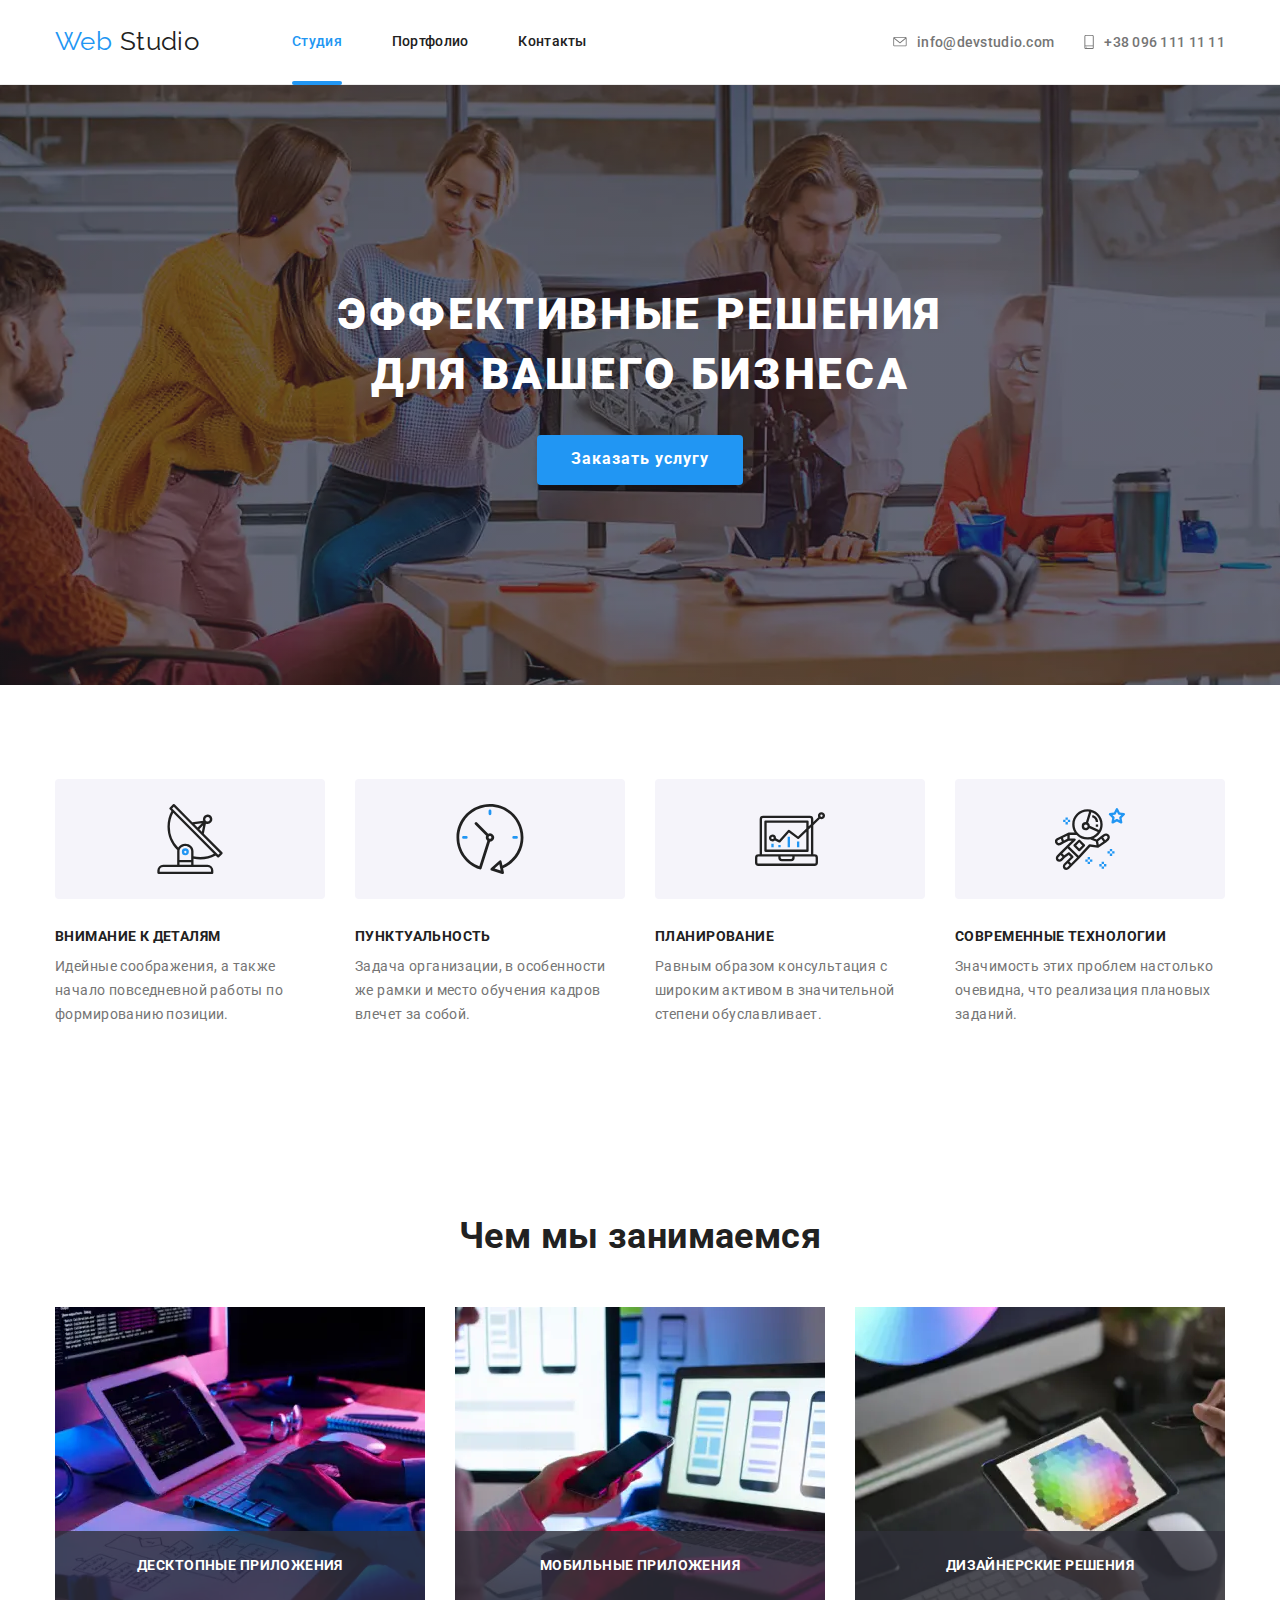
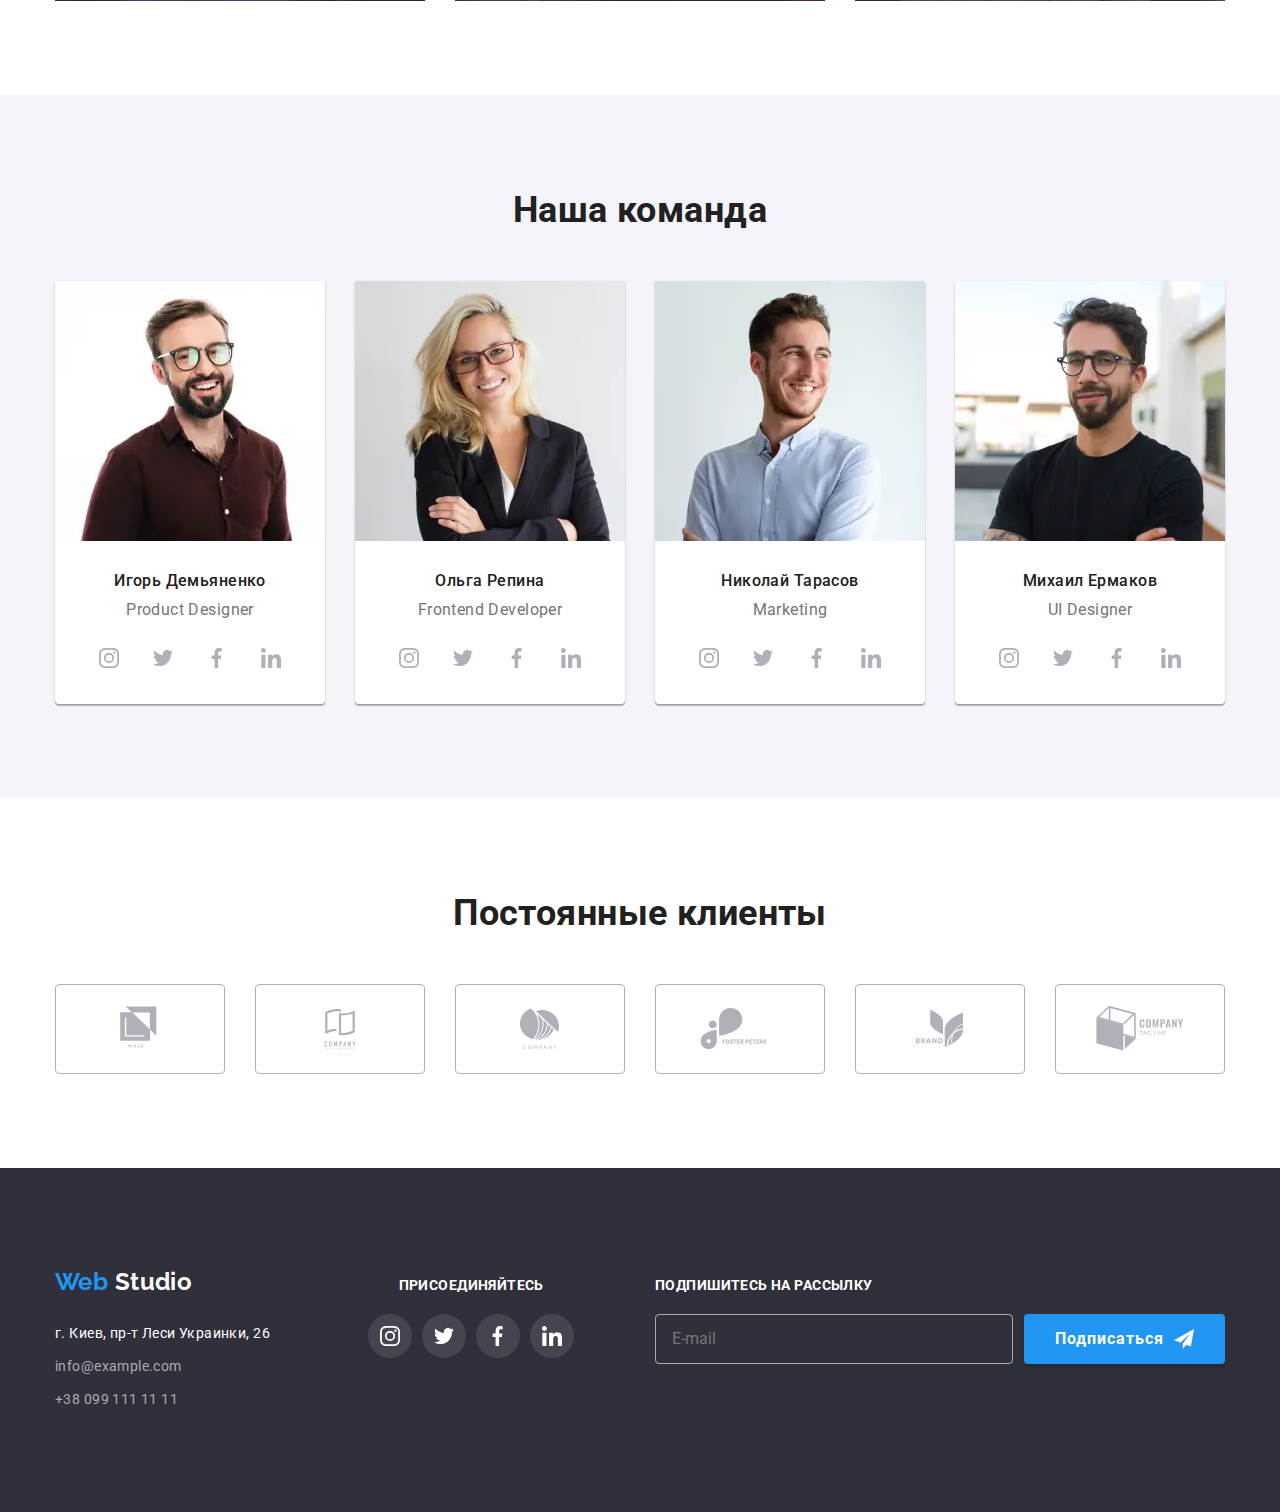
==== index.html @ b52fecac "изображения для раздела "команда"" ====
<!DOCTYPE html>
<html lang="ru">
<head>
    <meta charset="UTF-8">
    <meta name="viewport" content="width=device-width, initial-scale=1.0">
    <meta name="description" content="позови меня с собой, я приду сквозь злые ночи">
    <title>WebStudio</title>
    <link href="https://fonts.googleapis.com/css2?family=Raleway:wght@700&family=Roboto:wght@400;500;700;900&display=swap" 
    rel="stylesheet">
    <link rel="stylesheet" href="./css/main.min.css">
</head>

<body>
    <!-- шапка -->
    <header class="page-header">
      <div class="container header-box">
        <nav class="navigation">
            <a href="./index.html" class="logo"><span class="logo-part">Web</span> Studio</a>
            <div class="menu-container" data-menu>
              <ul class="nav-list">
                <li>
                  <a href="./index.html" class="nav-link current">Студия</a>
                </li>
                <li>
                  <a href="./portfolio.html" class="nav-link">Портфолио</a>
                </li>
                <li>
                  <a href="" class="nav-link">Контакты</a>
                </li>
              </ul>
              
              <ul class="contacts">
                <li>
                  <a href="mailto:info@devstudio.com" class="contacts-link">
                    <svg class="icon icon-envelope">
                      <use href="./images/svg/symbol-defs.svg#envelope"></use>
                    </svg>
                    <p>info@devstudio.com</p>
                  </a>
                </li>
                <li>
                  <a href="tel:+380961111111" class="contacts-link">
                    <svg class="icon icon-phone">
                      <use href="./images/svg/symbol-defs.svg#smartphone"></use>
                    </svg>
                    <p>+38 096 111 11 11</p>
                  </a>
                </li>
              </ul>
            </div>
            <button type="button" class="menu-btn" aria-expanded="false" data-menu-button>
              <svg class="menu-icon" width="40" height="40" aria-label="переключатель мобильного меню">
                <use href="./images/svg/symbol-defs.svg#menu" class="open-icon"></use>
                <use href="./images/svg/symbol-defs.svg#closemenu" class="close-icon"></use>
              </svg>
            </button>
        </nav>
    </header>

    <main>
      <section class="hero overlay">
        <div class="container">
          <div>
            <h1 class="hero-title">Эффективные решения для вашего бизнеса</h1>
          <button type="button" class="primary-button hero-btn" data-modal-open>Заказать услугу</button>
          </div>
        </div>
      </section>

      <section class="section features-section">
      <div class="container">
        <h2 class="primary-title hidden">Особенности</h2>
          <ul class="features">
            <li class="list">
              <div class="features-logo">
                <svg class="icon">
                  <use href="./images/svg/symbol-defs.svg#antenna"></use>
                </svg>
              </div>
              <h3 class="section-title">Внимание к деталям</h3>
              <p>Идейные соображения, а также начало повседневной работы по формированию позиции.</p>
            </li>
            <li class="list">
              <div class="features-logo">
                <svg class="icon">
                  <use href="./images/svg/symbol-defs.svg#clock"></use>
                </svg>
              </div>
              <h3 class="section-title">Пунктуальность</h3>
              <p>Задача организации, в особенности же рамки и место обучения кадров влечет за собой.</p>
            </li>
            <li class="list">
              <div class="features-logo">
                <svg class="icon">
                  <use href="./images/svg/symbol-defs.svg#diagram"></use>
                </svg>
              </div>
              <h3 class="section-title">Планирование</h3>
              <p>Равным образом консультация с широким активом в значительной степени обуславливает.</p>
            </li">
            <li class="list">
              <div class="features-logo">
                <svg class="icon">
                  <use href="./images/svg/symbol-defs.svg#astronaut"></use>
                </svg>
              </div>
              <h3 class="section-title">Современные технологии</h3>
              <p>Значимость этих проблем настолько очевидна, что реализация плановых заданий.</p>
            </li>
          </ul>
      </div>
      </section>
        
      <section class="section actions-section">
        <div class="container">
          <h2 class="primary-title">Чем мы занимаемся</h2>
          <ul class="actions">
            <li class="list">
              <picture>
                <source srcset="./images/action1/action1.webp 1x, 
                ./images/action1/action1-2x.webp 2x">
                  <img srcset="./images/action1/action1.jpg 1x, 
                  ./images/action1/action1-2x.jpg 2x" 
                  src="./images/action1/action1.jpg" 
                  alt="монитор">
              </picture>
              <h3 class="section-title">Десктопные приложения</h3>
            </li>
            <li class="list">
              <picture>
                <source srcset="./images/action2/action2.webp 1x,
                ./images/action2/action2-2x.webp 2x">
                <img srcset="./images/action2/action2.jpg 1x,
                ./images/action2/action2-2x.jpg 2x" 
                src="./images/action2/action2.jpg" alt="смартфон">
              </picture>
              <h3 class="section-title">Мобильные приложения</h3>
            </li>
            <li class="list">
              <picture>
                <source srcset="./images/action3/action3.webp 1x,
                ./images/action3/action3-2x.webp 2x">
                <img srcset="./images/action3/action3.jpg 1x,
                  ./images/action3/action3-2x.jpg 2x" 
                  src="./images/action3/action3.jpg" 
                  alt="смартфон">
              </picture>
              <h3 class="section-title">Дизайнерские решения</h3>
            </li>
          </ul>
        </div>
      </section>

      <section class="section team-section">
        <div class="container">
          <h2 class="primary-title">Наша команда</h2>
          <ul class="team">
            <li class="card">
                <picture class="card-img">
                  <source srcset="./images/teamcard1/team1-1200.webp 1x, ./images/teamcard1/team1-1200-2x.webp 2x" media="(min-width: 1200px)" 
                    type="image/webp">
                  <source srcset="./images/teamcard1/team1-768.webp 1x, ./images/teamcard1/team1-768-2x.webp 2x" media="(min-width: 768px)"
                    type="image/webp">
                  <source srcset="./images/teamcard1/team1-480.webp 1x, ./images/teamcard1/team1-480-2x.webp 2x"
                    type="image/webp">
                    <source srcset="./images/teamcard1/team1-1200.jpg 1x, ./images/teamcard1/team1-1200-2x.jpg 2x"
                      media="(min-width: 1200px)" >
                    <source srcset="./images/teamcard1/team1-768.jpg 1x, ./images/teamcard1/team1-768-2x.jpg 2x"
                      media="(min-width: 768px)" >
                    <source srcset="./images/teamcard1/team1-480.jpg 1x, ./images/teamcard1/team1-480-2x.jpg 2x" >
                  <img src="./images/teamcard1/team1-1200.jpg" alt="герой нашего времени">
                </picture>
              <h3 class="title">Игорь Демьяненко</h3>
              <p>Product Designer</p>
              <ul class="team-socials">
                <li class="item">
                  <a href="https://www.instagram.com/" class="team-link" aria-label="логотип инстаграм">
                    <svg class="team-link-icon">
                      <use href="./images/svg/symbol-defs.svg#logo-insta"></use>
                    </svg>
                  </a>
                </li>
                <li class="item">
                  <a href="https://twitter.com/" class="team-link" aria-label="логотип твиттер">
                    <svg class="team-link-icon">
                      <use href="./images/svg/symbol-defs.svg#logo-twitter"></use>
                    </svg>
                  </a>
                </li>
                <li class="item">
                  <a href="https://www.facebook.com/" class="team-link" aria-label="логотип фейсбук">
                    <svg class="team-link-icon">
                      <use href="./images/svg/symbol-defs.svg#logo-fb"></use>
                    </svg>
                  </a>
                </li>
                <li class="item">
                  <a href="https://www.linkedin.com" class="team-link" aria-label="логотип линкедин">
                    <svg class="team-link-icon">
                      <use href="./images/svg/symbol-defs.svg#logo-in"></use>
                    </svg>
                  </a>
                </li>
             </ul> 
            </li>
            <li class="card">
              <div class="team-img">
                <picture class="card-img">
                  <source srcset="./images/teamcard2/team2-1200.webp 1x, ./images/teamcard2/team2-1200-2x.webp 2x"
                    media="(min-width: 1200px)" type="image/webp">
                  <source srcset="./images/teamcard2/team2-768.webp 1x, ./images/teamcard2/team2-768-2x.webp 2x"
                    media="(min-width: 768px)" type="image/webp">
                  <source srcset="./images/teamcard2/team2-480.webp 1x, ./images/teamcard2/team2-480-2x.webp 2x" type="image/webp">
                  <source srcset="./images/teamcard2/team2-1200.jpg 1x, ./images/teamcard2/team2-1200-2x.jpg 2x"
                    media="(min-width: 1200px)">
                  <source srcset="./images/teamcard2/team2-768.jpg 1x, ./images/teamcard2/team2-768-2x.jpg 2x" media="(min-width: 768px)">
                  <source srcset="./images/teamcard2/team2-480.jpg 1x, ./images/teamcard2/team2-480-2x.jpg 2x">
                  <img src="./images/teamcard2/team2-1200.jpg" alt="герой нашего времени">
                </picture>
              <h3 class="title">Ольга Репина</h3>
              <p>Frontend Developer</p>
              <ul class="team-socials">
                <li class="item">
                  <a href="https://www.instagram.com/" class="team-link" aria-label="логотип инстаграм">
                    <svg class="team-link-icon">
                      <use href="./images/svg/symbol-defs.svg#logo-insta"></use>
                    </svg>
                  </a>
                </li>
                <li class="item">
                  <a href="https://twitter.com/" class="team-link" aria-label="логотип твиттер">
                    <svg class="team-link-icon">
                      <use href="./images/svg/symbol-defs.svg#logo-twitter"></use>
                    </svg>
                  </a>
                </li>
                <li class="item">
                  <a href="https://www.facebook.com/" class="team-link" aria-label="логотип фейсбук">
                    <svg class="team-link-icon">
                      <use href="./images/svg/symbol-defs.svg#logo-fb"></use>
                    </svg>
                  </a>
                </li>
                <li class="item">
                  <a href="https://www.linkedin.com" class="team-link" aria-label="логотип линкедин">
                    <svg class="team-link-icon">
                      <use href="./images/svg/symbol-defs.svg#logo-in"></use>
                    </svg>
                  </a>
                </li>
             </ul> 
            </li>
            <li class="card">
              <div class="team-img">
                <picture class="card-img">
                  <source srcset="./images/teamcard3/team3-1200.webp 1x, ./images/teamcard3/team3-1200-2x.webp 2x"
                    media="(min-width: 1200px)" type="image/webp">
                  <source srcset="./images/teamcard3/team3-768.webp 1x, ./images/teamcard3/team3-768-2x.webp 2x"
                    media="(min-width: 768px)" type="image/webp">
                  <source srcset="./images/teamcard3/team3-480.webp 1x, ./images/teamcard3/team3-480-2x.webp 2x" type="image/webp">
                  <source srcset="./images/teamcard3/team3-1200.jpg 1x, ./images/teamcard3/team3-1200-2x.jpg 2x"
                    media="(min-width: 1200px)">
                  <source srcset="./images/teamcard3/team3-768.jpg 1x, ./images/teamcard3/team3-768-2x.jpg 2x" media="(min-width: 768px)">
                  <source srcset="./images/teamcard3/team3-480.jpg 1x, ./images/teamcard3/team3-480-2x.jpg 2x">
                  <img src="./images/teamcard3/team3-1200.jpg" alt="герой нашего времени">
                </picture>
              <h3 class="title">Николай Тарасов</h3>
              <p>Marketing</p>
              <ul class="team-socials">
                <li class="item">
                  <a href="https://www.instagram.com/" class="team-link" aria-label="логотип инстаграм">
                    <svg class="team-link-icon">
                      <use href="./images/svg/symbol-defs.svg#logo-insta"></use>
                    </svg>
                  </a>
                </li>
                <li class="item">
                  <a href="https://twitter.com/" class="team-link" aria-label="логотип твиттер">
                    <svg class="team-link-icon">
                      <use href="./images/svg/symbol-defs.svg#logo-twitter"></use>
                    </svg>
                  </a>
                </li>
                <li class="item">
                  <a href="https://www.facebook.com/" class="team-link" aria-label="логотип фейсбук">
                    <svg class="team-link-icon">
                      <use href="./images/svg/symbol-defs.svg#logo-fb"></use>
                    </svg>
                  </a>
                </li>
                <li class="item">
                  <a href="https://www.linkedin.com" class="team-link" aria-label="логотип линкедин">
                    <svg class="team-link-icon">
                      <use href="./images/svg/symbol-defs.svg#logo-in"></use>
                    </svg>
                  </a>
                </li>
             </ul> 
            </li>
            <li class="card">
              <div class="team-img">
                <picture class="card-img">
                  <source srcset="./images/teamcard4/team4-1200.webp 1x, ./images/teamcard4/team4-1200-2x.webp 2x"
                    media="(min-width: 1200px)" type="image/webp">
                  <source srcset="./images/teamcard4/team4-768.webp 1x, ./images/teamcard4/team4-768-2x.webp 2x"
                    media="(min-width: 768px)" type="image/webp">
                  <source srcset="./images/teamcard4/team4-480.webp 1x, ./images/teamcard4/team4-480-2x.webp 2x" type="image/webp">
                  <source srcset="./images/teamcard4/team4-1200.jpg 1x, ./images/teamcard4/team4-1200-2x.jpg 2x"
                    media="(min-width: 1200px)">
                  <source srcset="./images/teamcard4/team4-768.jpg 1x, ./images/teamcard4/team4-768-2x.jpg 2x" media="(min-width: 768px)">
                  <source srcset="./images/teamcard4/team4-480.jpg 1x, ./images/teamcard4/team4-480-2x.jpg 2x">
                  <img src="./images/teamcard4/team4-1200.jpg" alt="герой нашего времени">
                </picture>
              <h3 class="title">Михаил Ермаков</h3>
              <p>UI Designer</p>
              <ul class="team-socials">
                <li class="item">
                  <a href="https://www.instagram.com/" class="team-link" aria-label="логотип инстаграм">
                    <svg class="team-link-icon">
                      <use href="./images/svg/symbol-defs.svg#logo-insta"></use>
                    </svg>
                  </a>
                </li>
                <li class="item">
                  <a href="https://twitter.com/" class="team-link" aria-label="логотип твиттер">
                    <svg class="team-link-icon">
                      <use href="./images/svg/symbol-defs.svg#logo-twitter"></use>
                    </svg>
                  </a>
                </li>
                <li class="item">
                  <a href="https://www.facebook.com/" class="team-link" aria-label="логотип фейсбук">
                    <svg class="team-link-icon">
                      <use href="./images/svg/symbol-defs.svg#logo-fb"></use>
                    </svg>
                  </a>
                </li>
                <li class="item">
                  <a href="https://www.linkedin.com" class="team-link" aria-label="логотип линкедин">
                    <svg class="team-link-icon">
                      <use href="./images/svg/symbol-defs.svg#logo-in"></use>
                    </svg>
                  </a>
                </li>
             </ul>
          </ul>
        </div>
      </section>

      <section class="section clients">
        <div class="container">
          <h2 class="primary-title">Постоянные клиенты</h2>
          <ul class="clients-list">
            <li class="item">
              <a href="" class="clients-link">
                <svg width="44", height="49" class="clients-link-icon">
                  <use href="./images/svg/symbol-defs.svg#client1">
                  </use>
                </svg>   
              </a>
            </li>
            <li class="item">
              <a href="" class="clients-link">
                <svg width="40", height="52" class="clients-link-icon">
                  <use href="./images/svg/symbol-defs.svg#client2">
                  </use>
                </svg>  
              </a>
            </li>
            <li class="item">
              <a href="" class="clients-link">
                <svg width="41", height="42" class="clients-link-icon">
                  <use href="./images/svg/symbol-defs.svg#client3">
                  </use>
                </svg>   
              </a>
            </li>
            <li class="item">
              <a href="" class="clients-link">
                <svg width="80", height="42" class="clients-link-icon">
                  <use href="./images/svg/symbol-defs.svg#client4">
                  </use>
                </svg> 
              </a>
            </li>
            <li class="item">
              <a href="" class="clients-link">
                <svg width="59", height="47" class="clients-link-icon">
                  <use href="./images/svg/symbol-defs.svg#client5">
                  </use>
                </svg> 
              </a>
            </li>
            <li class="item">
              <a href="" class="clients-link">
                <svg width="88", height="45" class="clients-link-icon">
                  <use href="./images/svg/symbol-defs.svg#client6">
                  </use>
                </svg>   
              </a>
            </li>
          </ul>
        </div>
      </section>
    </main>

    <footer class="section">
      <!-- адрес -->
      <div class="container footer-box">
        <div class="footer-address">
          <a href="./index.html" class="logo"><span class="logo-part">Web</span> Studio</a>
          <address class="address-container">
            <p class="text">г. Киев, пр-т Леси Украинки, 26</p>
            <span class="footer-contacts">
              <p class="text">info@example.com</p>
              <p class="text">+38 099 111 11 11</p>
            </span>
          </address>
        </div>
  <!-- ссылки на социальные сети -->
        <div class="footer-socials">
          <b class="subtitle">присоединяйтесь</b>
          <ul class="socials-list">
            <li class="item">
              <a href="https://www.instagram.com/" class="link" aria-label="логотип инстаграм">
                <svg class="icon">
                  <use href="./images/svg/symbol-defs.svg#logo-insta"></use>
                </svg>
              </a>
            </li>
            <li class="item">
              <a href="https://twitter.com/" class="link" aria-label="логотип твиттер">
                <svg class="icon">
                  <use href="./images/svg/symbol-defs.svg#logo-twitter"></use>
                </svg>
              </a>
            </li>
            <li class="item">
              <a href="https://www.facebook.com/" class="link" aria-label="логотип фейсбук">
                <svg class="icon">
                  <use href="./images/svg/symbol-defs.svg#logo-fb"></use>
                </svg>
              </a>
            </li>
            <li class="item">
              <a href="https://www.linkedin.com" class="link" aria-label="логотип линкедин">
                <svg class="icon">
                  <use href="./images/svg/symbol-defs.svg#logo-in"></use>
                </svg>
              </a>
            </li>
         </ul>
        </div>
  <!-- форма подписки на рассылку -->
        <div class="footer-mail">
          <b class="subtitle">Подпишитесь на рассылку</b>
          <form action="" class="form">
            <input type="email" name="email" class="footer-input" placeholder="E-mail"/> 
            
            <button type="submit" class="primary-button submit-btn">
              Подписаться
              <svg class="button-icon">
                <use href="./images/svg/symbol-defs.svg#icon-send"></use>
              </svg>
            </button>
          </form>
          
        </div>
      </div>
    </footer>

    <div class="backdrop is-hidden" data-modal>
      <form class="modal" autocomplete="on">
        <b class="modal-title">Оставьте свои данные, мы вам перезвоним</b>
          <label class="form-field">
            <span class="label">Имя</span>
           <div class="input-field">
              <input type="name" name="user-name" class="form-input" required />
              <svg class="icon">
                <use href="./images/svg/symbol-defs.svg#modal-name"></use>
              </svg>
           </div>
          </label>
          <label class="form-field">
            <span class="label">Телефон</span>
           <div class="input-field">
              <input type="tel" name="user-phone" class="form-input" required />
              <svg class="icon">
                <use href="./images/svg/symbol-defs.svg#modal-tel"></use>
              </svg>
           </div>
          </label>
          <label class="form-field">
            <span class="label">Почта</span>
           <div class="input-field">
              <input type="email" name="user-mail" id="email" class="form-input" required />
              <svg class="icon">
                <use href="./images/svg/symbol-defs.svg#modal-mail"></use>
              </svg>
           </div>
          </label>

          <label class="form-field comment-field">
            <span class="label">Комментарий</span>
            <textarea name="comment" placeholder="введите текст..."></textarea>
          </label>

        <label class="policy">
          <input type="checkbox" name="agreement" class="checkbox" required/>
          <span class="agreement">Соглашаюсь с рассылкой и принимаю <a href="">Условия договора</a></span>
        </label>
    
        <button type="submit" class="primary-button submit-btn">Отправить</button>
        <button class="close-btn" data-modal-close>
          <svg class="icon" width="18" height="18">
            <use href="./images/svg/symbol-defs.svg#close"></use>
          </svg>
        </button>
      </form>
    </div>
    <script src="./modal.js"></script>
    <script src="./menu.js"></script>
</body>
</html>
---- css/main.min.css ----
/*! normalize.css v8.0.1 | MIT License | github.com/necolas/normalize.css */html{line-height:1.15;-webkit-text-size-adjust:100%}body{margin:0}main{display:block}h1{font-size:2em;margin:0.67em 0}hr{-webkit-box-sizing:content-box;box-sizing:content-box;height:0;overflow:visible}pre{font-family:monospace, monospace;font-size:1em}a{background-color:transparent}abbr[title]{border-bottom:none;text-decoration:underline;-webkit-text-decoration:underline dotted;text-decoration:underline dotted}b,strong{font-weight:bolder}code,kbd,samp{font-family:monospace, monospace;font-size:1em}small{font-size:80%}sub,sup{font-size:75%;line-height:0;position:relative;vertical-align:baseline}sub{bottom:-0.25em}sup{top:-0.5em}img{border-style:none}button,input,optgroup,select,textarea{font-family:inherit;font-size:100%;line-height:1.15;margin:0}button,input{overflow:visible}button,select{text-transform:none}button,[type="button"],[type="reset"],[type="submit"]{-webkit-appearance:button}button::-moz-focus-inner,[type="button"]::-moz-focus-inner,[type="reset"]::-moz-focus-inner,[type="submit"]::-moz-focus-inner{border-style:none;padding:0}button:-moz-focusring,[type="button"]:-moz-focusring,[type="reset"]:-moz-focusring,[type="submit"]:-moz-focusring{outline:1px dotted ButtonText}fieldset{padding:0.35em 0.75em 0.625em}legend{-webkit-box-sizing:border-box;box-sizing:border-box;color:inherit;display:table;max-width:100%;padding:0;white-space:normal}progress{vertical-align:baseline}textarea{overflow:auto}[type="checkbox"],[type="radio"]{-webkit-box-sizing:border-box;box-sizing:border-box;padding:0}[type="number"]::-webkit-inner-spin-button,[type="number"]::-webkit-outer-spin-button{height:auto}[type="search"]{-webkit-appearance:textfield;outline-offset:-2px}[type="search"]::-webkit-search-decoration{-webkit-appearance:none}::-webkit-file-upload-button{-webkit-appearance:button;font:inherit}details{display:block}summary{display:list-item}template{display:none}[hidden]{display:none}html{-webkit-box-sizing:border-box;box-sizing:border-box}*,*::before,*::after{-webkit-box-sizing:inherit;box-sizing:inherit}body{color:#757575;background-color:#fff;font-family:Roboto, sans-serif;font-size:14px;letter-spacing:0.03em;margin:0}ul{list-style-type:none;padding:0;margin:0}a{text-decoration:none;display:block}img{display:block;max-width:100%;height:auto}.container{margin-left:auto;margin-right:auto;padding:0px 15px}@media screen and (min-width: 480px){.container{width:480px}}@media screen and (min-width: 768px){.container{width:768px}}@media screen and (min-width: 1200px){.container{width:1200px}}.section:not(:first-child){padding-top:60px;padding-bottom:60px}@media screen and (min-width: 1200px){.section:not(:first-child){padding-top:94px;padding-bottom:94px}}.primary-button{display:-webkit-box;display:-ms-flexbox;display:flex;-webkit-box-align:center;-ms-flex-align:center;align-items:center;padding:10px 29px;height:50px;color:#fff;background-color:#2196f3;-webkit-box-shadow:0px 4px 4px rgba(0,0,0,0.15);box-shadow:0px 4px 4px rgba(0,0,0,0.15);font-family:inherit;font-size:16px;font-weight:700;line-height:1.88;letter-spacing:0.06em;border-color:transparent;border-radius:4px;cursor:pointer;-webkit-transition:color 250ms cubic-bezier(0.4, 0, 0.2, 1),background-color 250ms cubic-bezier(0.4, 0, 0.2, 1),border-color 250ms cubic-bezier(0.4, 0, 0.2, 1);transition:color 250ms cubic-bezier(0.4, 0, 0.2, 1),background-color 250ms cubic-bezier(0.4, 0, 0.2, 1),border-color 250ms cubic-bezier(0.4, 0, 0.2, 1)}.primary-button:hover,.primary-button:focus{color:#2196f3;background-color:#fff;border-color:#2196f3}.primary-title{margin-top:0;margin-bottom:30px;color:#212121;font-size:28px;font-weight:700;line-height:1.178;text-align:center}@media screen and (min-width: 1200px){.primary-title{margin-bottom:50px;font-size:36px}}.hidden{position:absolute !important;clip:rect(1px 1px 1px 1px);clip:rect(1px 1px 1px 1px);padding:0 !important;border:0 !important;height:0 !important;width:0 !important;overflow:hidden}.page-header{position:relative;z-index:99;background-color:#fff;border-bottom:1px solid #ececec}.navigation{display:-webkit-box;display:-ms-flexbox;display:flex;-webkit-box-pack:justify;-ms-flex-pack:justify;justify-content:space-between;-webkit-box-align:center;-ms-flex-align:center;align-items:center}.logo{display:block;margin-top:16px;margin-bottom:16px;color:#212121;font-family:Raleway,sans-serif;font-size:24px;line-height:1.16}.logo-part{color:#2196f3}@media screen and (min-width: 1200px){.logo{font-size:26px;line-height:1.19}}@media screen and (max-width: 767px){.menu-container{position:absolute;top:100%;left:0;width:100%;padding:60px 10px;text-align:center;background-color:#fff;-webkit-box-shadow:0px 4px 8px rgba(0,0,0,0.04),0px 2px 4px rgba(0,0,0,0.08),0px 1px 3px rgba(0,0,0,0.16);box-shadow:0px 4px 8px rgba(0,0,0,0.04),0px 2px 4px rgba(0,0,0,0.08),0px 1px 3px rgba(0,0,0,0.16);visibility:hidden;z-index:-1;pointer-events:none;-webkit-transform:translateY(-100%);transform:translateY(-100%);-webkit-transition:visibility 300ms linear, -webkit-transform 200ms linear;transition:visibility 300ms linear, -webkit-transform 200ms linear;transition:transform 200ms linear, visibility 300ms linear;transition:transform 200ms linear, visibility 300ms linear, -webkit-transform 200ms linear}.menu-container.is-open{-webkit-transform:translateY(0);transform:translateY(0);visibility:visible;pointer-events:initial}}@media screen and (min-width: 768px){.menu-container{display:-webkit-box;display:-ms-flexbox;display:flex;-webkit-box-align:center;-ms-flex-align:center;align-items:center;-webkit-box-flex:1;-ms-flex-positive:1;flex-grow:1}}@media screen and (max-width: 767px){.nav-list{margin-bottom:60px;margin-left:auto;margin-right:auto}.nav-list li+li{margin-top:40px}}@media screen and (min-width: 768px){.nav-list{display:-webkit-box;display:-ms-flexbox;display:flex;-webkit-box-align:center;-ms-flex-align:center;align-items:center;margin-left:auto;margin-right:auto}.nav-list li+li{margin-left:50px}}@media screen and (min-width: 1200px){.nav-list{margin-left:93px}}.nav-link{position:relative;display:inline-block;font-size:18px;font-weight:500;line-height:1.17;letter-spacing:0.02em;color:#212121}.nav-link:hover,.nav-link:focus,.nav-link.current{color:#2196f3}.nav-link.current::after{position:absolute;bottom:-8px;content:"";display:block;width:100%;height:4px;border-radius:2px;background-color:#2196f3}@media screen and (min-width: 768px){.nav-link{padding:32px 0px;font-size:14px;line-height:1.42}.nav-link.current::after{bottom:-1px}}@media screen and (max-width: 1199px){.contacts li+li{margin-top:10px}}@media screen and (max-width: 767px){.contacts li+li{margin-top:16px}}@media screen and (min-width: 1200px){.contacts{display:-webkit-box;display:-ms-flexbox;display:flex;text-align:center}.contacts li+li{margin-left:30px}}.contacts-link{display:-webkit-inline-box;display:-ms-inline-flexbox;display:inline-flex;-webkit-box-align:baseline;-ms-flex-align:baseline;align-items:baseline;color:#757575;font-weight:500;line-height:1.17;letter-spacing:0.02em;font-size:18px}.contacts-link:hover,.contacts-link:focus{color:#2196f3}.contacts-link p{margin:0}.contacts-link .icon{display:inline-block;margin-right:10px;fill:currentColor}@media screen and (min-width: 768px){.contacts-link{display:-webkit-box;display:-ms-flexbox;display:flex;-webkit-box-align:center;-ms-flex-align:center;align-items:center;font-size:12px}}@media screen and (min-width: 1200px){.contacts-link{font-size:14px}}@media screen and (max-width: 767px){.icon-envelope{width:16px;height:12px}}@media screen and (min-width: 768px){.icon-envelope{width:14px;height:10px}}@media screen and (max-width: 767px){.icon-phone{width:12px;height:15px}}@media screen and (min-width: 768px){.icon-phone{width:10px;height:14px}}@media screen and (max-width: 767px){.menu-btn{display:-webkit-inline-box;display:-ms-inline-flexbox;display:inline-flex;padding:0;color:#212121;background-color:#fff;background-origin:border-box;border:none}.menu-btn:hover,.menu-btn:focus{color:#2196f3}.menu-btn .open-icon{display:block}.menu-btn .close-icon{display:none}.menu-icon{fill:currentColor}.menu-btn.is-open .open-icon{display:none}.menu-btn.is-open .close-icon{display:block}}@media screen and (min-width: 768px){.menu-btn{display:none}}.hero{width:100%;height:400px;padding:118px 0px;background-color:#c4c4c4;background-position:center;background-repeat:no-repeat;background-size:cover}@media screen and (max-width: 767px){.hero{background-image:-webkit-gradient(linear, left top, right top, from(rgba(47,48,58,0.4)), to(rgba(47,48,58,0.4))),url(../../../images/hero-bg/header480.webp);background-image:linear-gradient(to right, rgba(47,48,58,0.4), rgba(47,48,58,0.4)),url(../../../images/hero-bg/header480.webp)}}@media screen and (max-width: 767px) and (min-device-pixel-ratio: 2), screen and (max-width: 767px) and (-webkit-min-device-pixel-ratio: 2), screen and (max-width: 767px) and (min-resolution: 192dpi), screen and (max-width: 767px) and (min-resolution: 2dppx){.hero{background-image:-webkit-gradient(linear, left top, right top, from(rgba(47,48,58,0.4)), to(rgba(47,48,58,0.4))),url(../../../images/hero-bg/header480-2x.webp);background-image:linear-gradient(to right, rgba(47,48,58,0.4), rgba(47,48,58,0.4)),url(../../../images/hero-bg/header480-2x.webp)}}@media screen and (min-width: 768px){.hero{background-image:-webkit-gradient(linear, left top, right top, from(rgba(47,48,58,0.4)), to(rgba(47,48,58,0.4))),url(../../../images/hero-bg/header768.webp);background-image:linear-gradient(to right, rgba(47,48,58,0.4), rgba(47,48,58,0.4)),url(../../../images/hero-bg/header768.webp)}}@media screen and (min-width: 768px) and (min-device-pixel-ratio: 2), screen and (min-width: 768px) and (-webkit-min-device-pixel-ratio: 2), screen and (min-width: 768px) and (min-resolution: 192dpi), screen and (min-width: 768px) and (min-resolution: 2dppx){.hero{background-image:-webkit-gradient(linear, left top, right top, from(rgba(47,48,58,0.4)), to(rgba(47,48,58,0.4))),url(../../../images/hero-bg/header768-2x.webp);background-image:linear-gradient(to right, rgba(47,48,58,0.4), rgba(47,48,58,0.4)),url(../../../images/hero-bg/header768-2x.webp)}}@media screen and (min-width: 1200px){.hero{max-width:1600px;height:600px;margin-left:auto;margin-right:auto;padding:200px 0px;background-image:-webkit-gradient(linear, left top, right top, from(rgba(47,48,58,0.4)), to(rgba(47,48,58,0.4))),url(../../../images/hero-bg/header1200.webp);background-image:linear-gradient(to right, rgba(47,48,58,0.4), rgba(47,48,58,0.4)),url(../../../images/hero-bg/header1200.webp)}}@media screen and (min-width: 1200px) and (min-device-pixel-ratio: 2), screen and (min-width: 1200px) and (-webkit-min-device-pixel-ratio: 2), screen and (min-width: 1200px) and (min-resolution: 192dpi), screen and (min-width: 1200px) and (min-resolution: 2dppx){.hero{background-image:-webkit-gradient(linear, left top, right top, from(rgba(47,48,58,0.4)), to(rgba(47,48,58,0.4))),url(../../../images/hero-bg/header1200-2x.webp);background-image:linear-gradient(to right, rgba(47,48,58,0.4), rgba(47,48,58,0.4)),url(../../../images/hero-bg/header1200-2x.webp)}}.hero-title{margin-left:auto;margin-right:auto;margin-top:0;margin-bottom:0;color:#fff;font-weight:900;letter-spacing:0.06em;text-transform:uppercase;text-align:center}@media screen and (max-width: 1199px){.hero-title{max-width:360px;font-size:26px;line-height:1.62}}@media screen and (min-width: 1200px){.hero-title{width:696px;font-size:44px;line-height:1.36}}.hero-btn{padding:0px 32px;margin-left:auto;margin-right:auto;margin-top:30px}.backdrop{z-index:120;position:fixed;top:0;left:0;width:100%;height:100%;background-color:rgba(0,0,0,0.2);opacity:1;-webkit-transform:scale(1);transform:scale(1);-webkit-transition:opacity 500ms cubic-bezier(0.4, 0, 0.2, 1);transition:opacity 500ms cubic-bezier(0.4, 0, 0.2, 1);overflow-y:scroll}.backdrop.is-hidden{opacity:0;pointer-events:none}body.modal-open{overflow:hidden}@media screen and (min-width: 1200px){.features-section{display:block;padding-bottom:0}}.features{margin-left:auto;margin-right:auto}@media screen and (min-width: 768px){.features{margin:-15px;display:-webkit-box;display:-ms-flexbox;display:flex;-ms-flex-wrap:wrap;flex-wrap:wrap}}.features .section-title{margin-top:30px;margin-bottom:10px;font-size:14px;font-weight:700;line-height:1.14;color:#212121;text-transform:uppercase}@media screen and (max-width: 767px){.features .section-title{text-align:center}}.features .list{width:100%;margin-left:auto;margin-right:auto}@media screen and (max-width: 767px){.features .list:last-child{margin-bottom:0}}@media screen and (min-width: 480px){.features .list{width:450px;margin-bottom:30px}}@media screen and (min-width: 768px){.features .list{width:calc(50% - 30px);margin:15px}}@media screen and (min-width: 768px) and (min-width: 1200px){.features .list{width:calc((100% - 120px) / 4)}}.features .list p{margin-top:0;margin-bottom:0;line-height:1.71}.features-logo{display:-webkit-box;display:-ms-flexbox;display:flex;-webkit-box-pack:center;-ms-flex-pack:center;justify-content:center;-webkit-box-align:center;-ms-flex-align:center;align-items:center;width:100%;height:120px;background-color:#f5f4fa;border-radius:4px}.features-logo .icon{width:70px;height:70px}@media screen and (max-width: 1199px){.actions-section{display:none}}.actions{display:-webkit-box;display:-ms-flexbox;display:flex;margin:-15px}.actions .list{position:relative;width:calc((100% - 90px) / 3);margin:15px}.actions .section-title{position:absolute;bottom:0;left:0;right:0;margin:0;padding:27px 0px;text-align:center;text-transform:uppercase;font-size:14px;font-weight:700;line-height:1.14;color:#fff;background-color:rgba(47,48,58,0.8)}.team-section{background-color:#f5f4fa}.team{text-align:center}@media screen and (min-width: 768px){.team{display:-webkit-box;display:-ms-flexbox;display:flex;-ms-flex-wrap:wrap;flex-wrap:wrap;margin:-15px}}.card{max-width:100%;background-color:#fff;-webkit-box-shadow:0px 1px 3px rgba(0,0,0,0.12),0px 1px 1px rgba(0,0,0,0.14),0px 2px 1px rgba(0,0,0,0.2);box-shadow:0px 1px 3px rgba(0,0,0,0.12),0px 1px 1px rgba(0,0,0,0.14),0px 2px 1px rgba(0,0,0,0.2);border-radius:0px 0px 4px 4px}@media screen and (max-width: 767px){.card{margin-bottom:30px;width:450px}.card:last-child{margin-bottom:0}}@media screen and (min-width: 768px){.card{width:calc(50% - 30px);margin:15px}}@media screen and (min-width: 1200px){.card{max-width:calc(25% - 30px)}}.card-img{background-size:cover}@media screen and (max-width: 767px){.card-img{width:450px;height:460px}}@media screen and (min-width: 768px){.card-img{width:354px;height:374px}}@media screen and (min-width: 1200px){.card-img{width:270px;height:260px}}.card .title{margin-top:30px;margin-bottom:10px;color:#212121;font-weight:500;font-size:16px;line-height:1.19}.card p{margin-top:0;margin-bottom:0;font-size:16px;font-weight:400;line-height:1.19}.team-socials{display:-webkit-box;display:-ms-flexbox;display:flex;-webkit-box-pack:center;-ms-flex-pack:center;justify-content:center;margin-top:16px;margin-left:auto;margin-right:auto}@media screen and (min-width: 480px){.team-socials li+li{margin-left:10px}}.team-link{display:-webkit-box;display:-ms-flexbox;display:flex;-webkit-box-pack:center;-ms-flex-pack:center;justify-content:center;-webkit-box-align:center;-ms-flex-align:center;align-items:center;margin-bottom:24px;width:44px;height:44px;color:#afb1b8;border-radius:50%;-webkit-transition:color 250ms cubic-bezier(0.4, 0, 0.2, 1),background-color 250ms cubic-bezier(0.4, 0, 0.2, 1);transition:color 250ms cubic-bezier(0.4, 0, 0.2, 1),background-color 250ms cubic-bezier(0.4, 0, 0.2, 1)}.team-link:hover,.team-link:focus{color:#fff;background-color:#2196f3}.team-link-icon{width:20px;height:20px;fill:currentColor}.clients-list{display:block}@media screen and (min-width: 480px){.clients-list{display:-webkit-box;display:-ms-flexbox;display:flex;-ms-flex-wrap:wrap;flex-wrap:wrap;margin:-15px}}.clients-list li+li{margin-top:30px}.clients-list .item{height:90px}@media screen and (min-width: 480px){.clients-list .item{min-width:calc(50% - 30px);margin:15px}}@media screen and (min-width: 768px){.clients-list .item{min-width:calc((100% - 90px) / 3)}}@media screen and (min-width: 1200px){.clients-list .item{min-width:calc((100% - 180px) / 6)}}.clients-link{display:-webkit-box;display:-ms-flexbox;display:flex;-webkit-box-pack:center;-ms-flex-pack:center;justify-content:center;-webkit-box-align:center;-ms-flex-align:center;align-items:center;border:1px solid #afb1b8;border-radius:4px;-webkit-transition:color 250ms cubic-bezier(0.4, 0, 0.2, 1),border-color 250ms cubic-bezier(0.4, 0, 0.2, 1);transition:color 250ms cubic-bezier(0.4, 0, 0.2, 1),border-color 250ms cubic-bezier(0.4, 0, 0.2, 1);width:100%;height:100%;overflow:hidden;color:#afb1b8}.clients-link:hover,.clients-link:focus{color:#2196f3;border-color:#2196f3}.clients-link-icon{fill:currentColor}.portfolio-btn{margin-bottom:40px}.filter-buttons{display:-webkit-box;display:-ms-flexbox;display:flex}.filter-buttons .item:not(:last-child){margin-right:8px}@media screen and (max-width: 767px){.filter-buttons{-ms-flex-wrap:wrap;flex-wrap:wrap}.filter-buttons .item{margin-bottom:15px}.filter-buttons .item:nth-last-child(-n+2){margin-bottom:0}}@media screen and (min-width: 768px){.filter-buttons{-webkit-box-pack:center;-ms-flex-pack:center;justify-content:center}}.filter-buttons .btn{padding-top:6px;padding-left:22px;padding-right:22px;padding-bottom:6px;color:#212121;background-color:#f5f4fa;border:4px;border-color:#f5f4fa;border-radius:4px;font-weight:500;font-size:16px;line-height:1.62;-webkit-transition:250ms cubic-bezier(0.4, 0, 0.2, 1);transition:250ms cubic-bezier(0.4, 0, 0.2, 1)}.filter-buttons .btn:hover,.filter-buttons .btn:focus{color:#fff;background-color:#2196f3;border-color:#2196f3;-webkit-box-shadow:0px 3px 1px rgba(0,0,0,0.1),0px 1px 2px rgba(0,0,0,0.08),0px 2px 2px rgba(0,0,0,0.12);box-shadow:0px 3px 1px rgba(0,0,0,0.1),0px 1px 2px rgba(0,0,0,0.08),0px 2px 2px rgba(0,0,0,0.12)}.portfolio{margin-bottom:50px}@media screen and (min-width: 768px){.examples{display:-webkit-box;display:-ms-flexbox;display:flex;-ms-flex-wrap:wrap;flex-wrap:wrap;margin:-15px}}.examples-item{max-width:100%;background-color:#fff}@media screen and (max-width: 767px){.examples-item{width:450px}.examples-item:not(:last-child){margin-bottom:30px}}@media screen and (min-width: 768px){.examples-item{width:calc(50% - 30px);margin:15px}}@media screen and (min-width: 1200px){.examples-item{width:calc((100% - 90px) / 3)}}.ex-link{display:block;width:100%;height:100%;-webkit-box-shadow:none;box-shadow:none;-webkit-transition:-webkit-box-shadow 250ms cubic-bezier(0.4, 0, 0.2, 1);transition:-webkit-box-shadow 250ms cubic-bezier(0.4, 0, 0.2, 1);transition:box-shadow 250ms cubic-bezier(0.4, 0, 0.2, 1);transition:box-shadow 250ms cubic-bezier(0.4, 0, 0.2, 1), -webkit-box-shadow 250ms cubic-bezier(0.4, 0, 0.2, 1)}.ex-link:hover,.ex-link:focus{-webkit-box-shadow:0px 1px 1px rgba(0,0,0,0.12),0px 4px 4px rgba(0,0,0,0.06),1px 4px 6px rgba(0,0,0,0.16);box-shadow:0px 1px 1px rgba(0,0,0,0.12),0px 4px 4px rgba(0,0,0,0.06),1px 4px 6px rgba(0,0,0,0.16)}.ex-img{position:relative;overflow:hidden;-webkit-transition:-webkit-transform 250ms cubic-bezier(0.4, 0, 0.2, 1);transition:-webkit-transform 250ms cubic-bezier(0.4, 0, 0.2, 1);transition:transform 250ms cubic-bezier(0.4, 0, 0.2, 1);transition:transform 250ms cubic-bezier(0.4, 0, 0.2, 1), -webkit-transform 250ms cubic-bezier(0.4, 0, 0.2, 1)}.ex-img .img{height:294px}@media screen and (max-width: 767px){.ex-img .img{width:450px}}@media screen and (min-width: 768px){.ex-img .img{width:354px}}@media screen and (min-width: 1200px){.ex-img .img{width:370px}}.examples-overlay{position:absolute;width:100%;height:100%;padding:63px 24px;margin:0;background-color:rgba(33,150,243,0.9);color:#ffffff;font-family:Roboto;font-weight:400;font-size:18px;line-height:1.56;-webkit-transform:translateY(0);transform:translateY(0);-webkit-transition:-webkit-transform 250ms cubic-bezier(0.4, 0, 0.2, 1);transition:-webkit-transform 250ms cubic-bezier(0.4, 0, 0.2, 1);transition:transform 250ms cubic-bezier(0.4, 0, 0.2, 1);transition:transform 250ms cubic-bezier(0.4, 0, 0.2, 1), -webkit-transform 250ms cubic-bezier(0.4, 0, 0.2, 1)}.ex-link:hover .examples-overlay{-webkit-transform:translateY(-100%);transform:translateY(-100%)}.ex-meta{min-width:100%;padding:20px 24px;border:1px solid #eeeeee;border-top:none;background-size:contain}.examples-title{margin-top:0;margin-bottom:4px;color:#212121;font-weight:700;font-size:18px;line-height:2}.examples-category{margin-top:0;margin-bottom:0;color:#757575;font-size:16px;line-height:1.87}footer{color:#fff;background-color:#2f303a;font-size:14px;line-height:1.14;text-transform:uppercase;text-align:center}.footer-box{display:block}.footer-box .subtitle{font-weight:700}@media screen and (min-width: 768px){.footer-box{display:-webkit-box;display:-ms-flexbox;display:flex;-ms-flex-wrap:wrap;flex-wrap:wrap;-webkit-box-pack:justify;-ms-flex-pack:justify;justify-content:space-between;-webkit-box-align:baseline;-ms-flex-align:baseline;align-items:baseline}}@media screen and (min-width: 1200px){.footer-box{-ms-flex-wrap:nowrap;flex-wrap:nowrap;-webkit-box-align:baseline;-ms-flex-align:baseline;align-items:baseline}}.footer-address{margin-bottom:60px}.footer-address .logo{margin-top:0;margin-bottom:20px;color:#fff;font-family:Raleway,sans-serif;font-weight:700;font-size:24px;line-height:1.67;text-transform:none}@media screen and (min-width: 768px){.footer-address{width:calc(50-15px);margin-left:16px}}@media screen and (min-width: 1200px){.footer-address{width:calc(25% - 30px);margin-left:0;text-align:left;margin-bottom:0}}.address-container{font-style:normal;font-weight:400;font-size:14px;text-transform:none;line-height:1.71}.address-container .text{margin-top:0;margin-bottom:0}.address-container .text:not(:last-child){margin-bottom:8px}@media screen and (min-width: 1200px){.address-container .text:not(:last-child){margin-bottom:9px}}.footer-contacts{color:rgba(255,255,255,0.6)}@media screen and (min-width: 768px){.footer-socials{width:calc(50%-15px);margin-right:30px}}@media screen and (min-width: 1200px){.footer-socials{width:calc(25% - 30px)}}.socials-list{display:-webkit-box;display:-ms-flexbox;display:flex;-webkit-box-pack:center;-ms-flex-pack:center;justify-content:center;margin-top:20px;margin-bottom:60px}.socials-list .item:not(:last-child){margin-right:10px}.socials-list .link{display:-webkit-box;display:-ms-flexbox;display:flex;-webkit-box-pack:center;-ms-flex-pack:center;justify-content:center;-webkit-box-align:center;-ms-flex-align:center;align-items:center;width:44px;height:44px;border-radius:50%;color:#fff;background-color:rgba(255,255,255,0.1);-webkit-transition:background-color 250ms cubic-bezier(0.4, 0, 0.2, 1);transition:background-color 250ms cubic-bezier(0.4, 0, 0.2, 1)}.socials-list .link:hover,.socials-list .link:focus{background-color:#2196f3}.socials-list .link .icon{width:20px;height:20px;fill:currentColor}.footer-mail{display:block}@media screen and (max-width: 1199px){.footer-mail{width:100%}}@media screen and (min-width: 1200px){.footer-mail{text-align:left;width:calc(50% - 15px)}}.form{width:100%;margin-top:20px}@media screen and (max-width: 1199px){.form{max-width:450px;margin-left:auto;margin-right:auto}}@media screen and (min-width: 1200px){.form{display:-webkit-box;display:-ms-flexbox;display:flex;-webkit-box-pack:justify;-ms-flex-pack:justify;justify-content:space-between}.form .submit-btn{margin-right:0}}.footer-input{width:100%;height:50px;padding-left:16px;margin-bottom:20px;font-size:16px;font-weight:400;line-height:1.25;text-transform:none;background-color:transparent;color:rgba(255,255,255,0.6);border:1px solid rgba(255,255,255,0.6);border-radius:4px}.footer-input:focus{border-color:#2196f3;outline:none}@media screen and (min-width: 1200px){.footer-input{max-width:358px;margin-bottom:0}}.button-icon{width:20px;height:20px;margin-left:10px;fill:currentColor}.backdrop{z-index:120;position:fixed;top:0;left:0;width:100%;height:100%;background-color:rgba(0,0,0,0.2);opacity:1;-webkit-transform:scale(1);transform:scale(1);-webkit-transition:opacity 500ms cubic-bezier(0.4, 0, 0.2, 1);transition:opacity 500ms cubic-bezier(0.4, 0, 0.2, 1);overflow-y:scroll}.backdrop.is-hidden{opacity:0;pointer-events:none}body.modal-open{overflow:hidden}.modal{margin:15px;-webkit-transform:scale(1);transform:scale(1);padding:40px;background:#fff;-webkit-box-shadow:0px 1px 3px rgba(0,0,0,0.12),0px 1px 1px rgba(0,0,0,0.14),0px 2px 1px rgba(0,0,0,0.2);box-shadow:0px 1px 3px rgba(0,0,0,0.12),0px 1px 1px rgba(0,0,0,0.14),0px 2px 1px rgba(0,0,0,0.2);border-radius:4px;-webkit-transition:-webkit-transform 500ms cubic-bezier(0.4, 0, 0.2, 1);transition:-webkit-transform 500ms cubic-bezier(0.4, 0, 0.2, 1);transition:transform 500ms cubic-bezier(0.4, 0, 0.2, 1);transition:transform 500ms cubic-bezier(0.4, 0, 0.2, 1), -webkit-transform 500ms cubic-bezier(0.4, 0, 0.2, 1);max-width:100%}.backdrop.is-hidden .modal{-webkit-transform:scale(1.25);transform:scale(1.25)}@media screen and (min-width: 480px){.modal{width:450px;position:absolute;top:50%;left:50%;margin:0;-webkit-transform:translate(-50%, -50%) scale(1);transform:translate(-50%, -50%) scale(1);-webkit-transition:-webkit-transform 500ms cubic-bezier(0.4, 0, 0.2, 1);transition:-webkit-transform 500ms cubic-bezier(0.4, 0, 0.2, 1);transition:transform 500ms cubic-bezier(0.4, 0, 0.2, 1);transition:transform 500ms cubic-bezier(0.4, 0, 0.2, 1), -webkit-transform 500ms cubic-bezier(0.4, 0, 0.2, 1)}.backdrop.is-hidden .modal{-webkit-transform:translate(-50%, -50%) scale(1.25);transform:translate(-50%, -50%) scale(1.25)}}@media screen and (min-width: 1200px){.modal{width:528px}}.modal-title{display:inline-block;margin-bottom:12px;color:#212121;font-size:20px;font-weight:700;line-height:1.5;text-align:center}@media screen and (min-width: 1200px){.modal-title{line-height:1.15}}.form-field{display:block;width:100%;margin-top:10px}.form-field:nth-child(2){margin-top:0}.label{display:block;margin-bottom:4px;font-size:12px;font-weight:400;line-height:1.17;letter-spacing:0.01em}.form-input{display:block;padding-left:35px;min-width:100%;height:40px;border:1px solid rgba(33,33,33,0.2);border-radius:4px}.form-input:focus{border-color:#2196f3;outline:none}.input-field{position:relative;color:#212121}.input-field:focus-within{color:#2196f3}.input-field .icon{position:absolute;top:50%;left:12px;-webkit-transform:translateY(-50%);transform:translateY(-50%);width:18px;height:18px;fill:currentColor}.comment-field{margin-bottom:20px}.comment-field textarea{display:block;height:120px;padding:10px;resize:none;padding-left:16px;width:100%;border:1px solid rgba(33,33,33,0.2);border-radius:4px}.comment-field textarea:focus{border-color:#2196f3;outline:none}.comment-field textarea::-webkit-input-placeholder{font-size:14px;line-height:1.14;letter-spacing:0.01em;color:rgba(117,117,117,0.5)}.comment-field textarea:-ms-input-placeholder{font-size:14px;line-height:1.14;letter-spacing:0.01em;color:rgba(117,117,117,0.5)}.comment-field textarea::-ms-input-placeholder{font-size:14px;line-height:1.14;letter-spacing:0.01em;color:rgba(117,117,117,0.5)}.comment-field textarea::placeholder{font-size:14px;line-height:1.14;letter-spacing:0.01em;color:rgba(117,117,117,0.5)}.policy{display:inline-block;margin-bottom:30px}.policy a{display:inline;color:#2196f3;text-decoration:underline}.checkbox{-webkit-appearance:none;-moz-appearance:none;appearance:none;position:absolute}.checkbox:checked ~ .agreement::before{background-color:#2196f3;background-image:url(../images/svg/check.svg);background-size:contain;border-color:#2196f3;background-origin:border-box}.agreement{width:100%;font-weight:400;font-size:12px;line-height:1.17}@media screen and (min-width: 1200px){.agreement{font-size:14px;line-height:1.71;padding-left:14px}}.agreement::before{content:"";display:inline-block;width:16px;height:15px;margin-right:8px;vertical-align:text-top;background-color:#fff;border:2px solid #212121;border-radius:2px;-webkit-transition:background-color 250ms cubic-bezier(0.4, 0, 0.2, 1),border-color 250ms cubic-bezier(0.4, 0, 0.2, 1);transition:background-color 250ms cubic-bezier(0.4, 0, 0.2, 1),border-color 250ms cubic-bezier(0.4, 0, 0.2, 1)}.submit-btn{margin-right:auto;margin-left:auto}.submit-btn:hover,.submit-btn:focus{background-color:#188ce8;color:#fff;-webkit-box-shadow:0px 4px 4px rgba(0,0,0,0.15);box-shadow:0px 4px 4px rgba(0,0,0,0.15);border-radius:4px}.close-btn{position:absolute;top:8px;right:8px;display:-webkit-box;display:-ms-flexbox;display:flex;-webkit-box-pack:center;-ms-flex-pack:center;justify-content:center;-webkit-box-align:center;-ms-flex-align:center;align-items:center;width:30px;height:30px;background:#fff;color:#212121;border:1px solid rgba(0,0,0,0.1);border-radius:50%;-webkit-transition:color 250ms cubic-bezier(0.4, 0, 0.2, 1);transition:color 250ms cubic-bezier(0.4, 0, 0.2, 1)}.close-btn:hover,.close-btn:focus{color:#2196f3;outline:none}.close-btn .icon{fill:currentColor}
/*# sourceMappingURL=main.min.css.map */
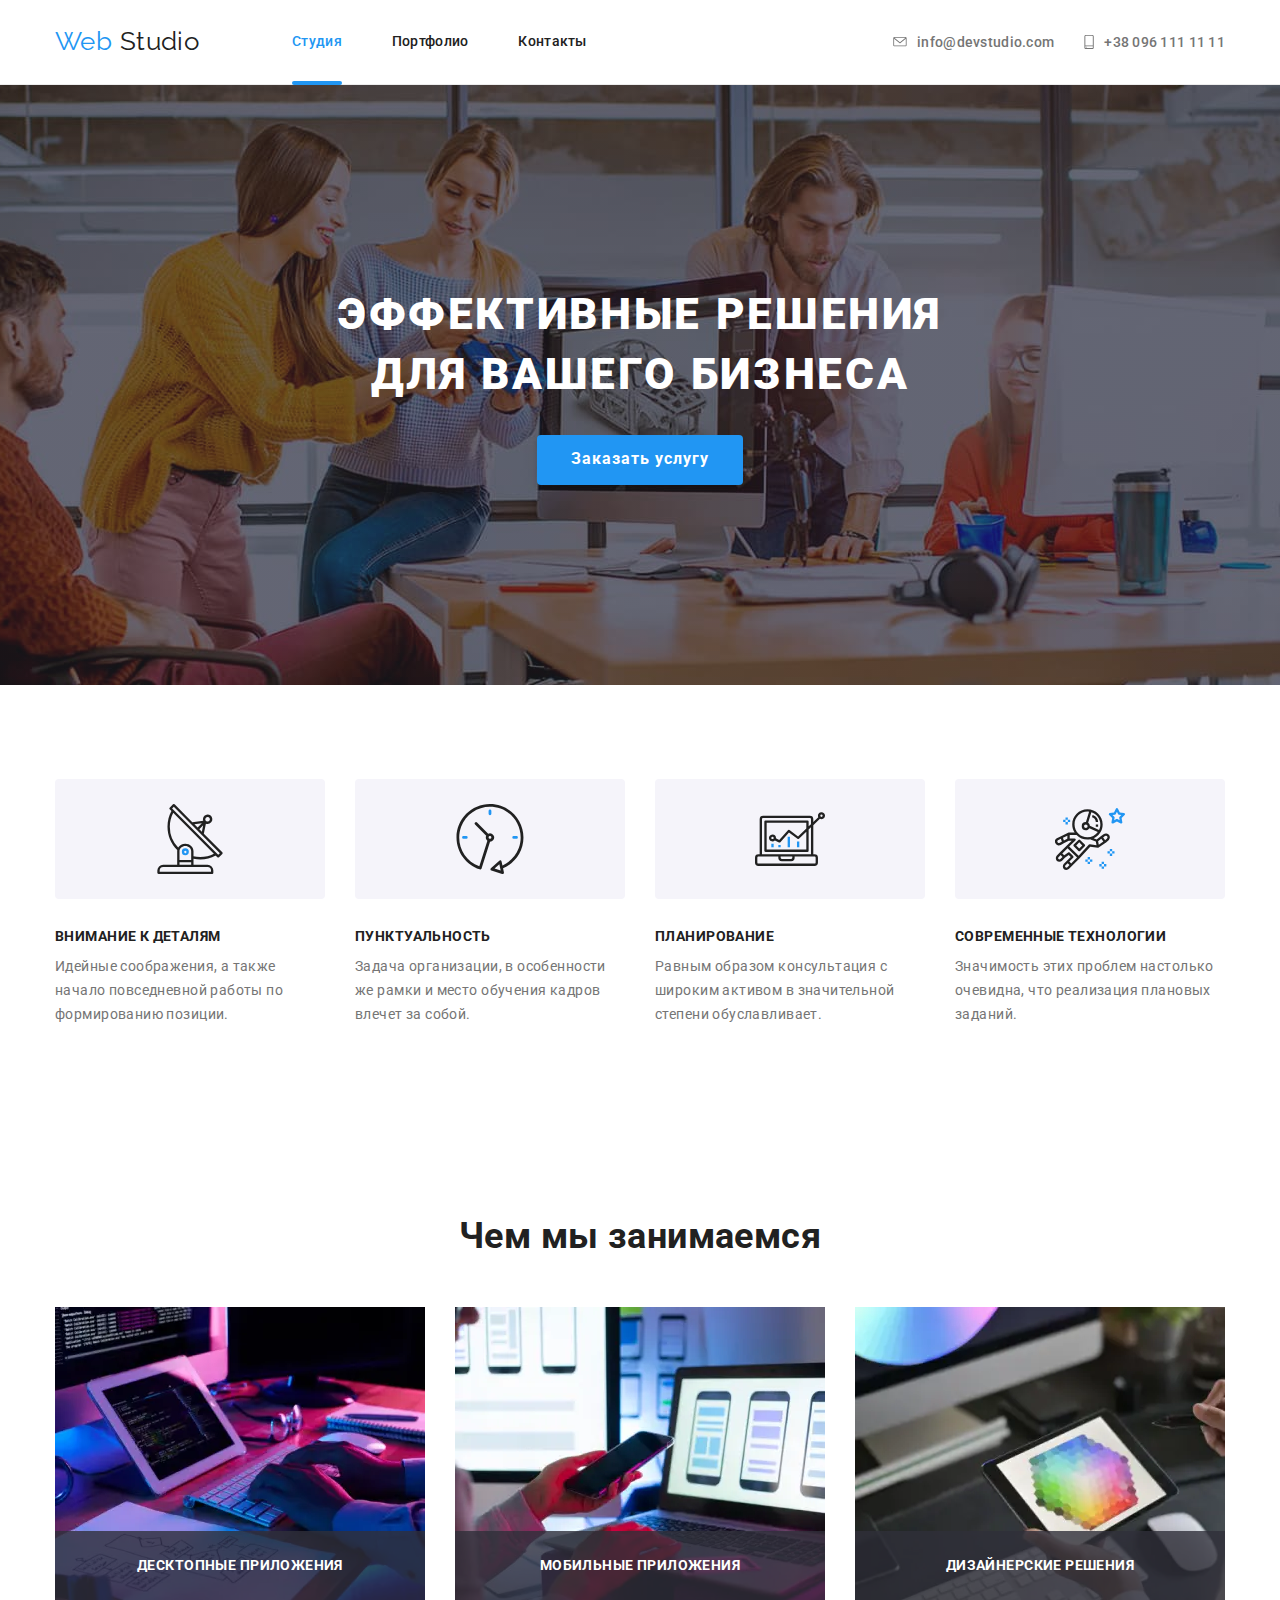
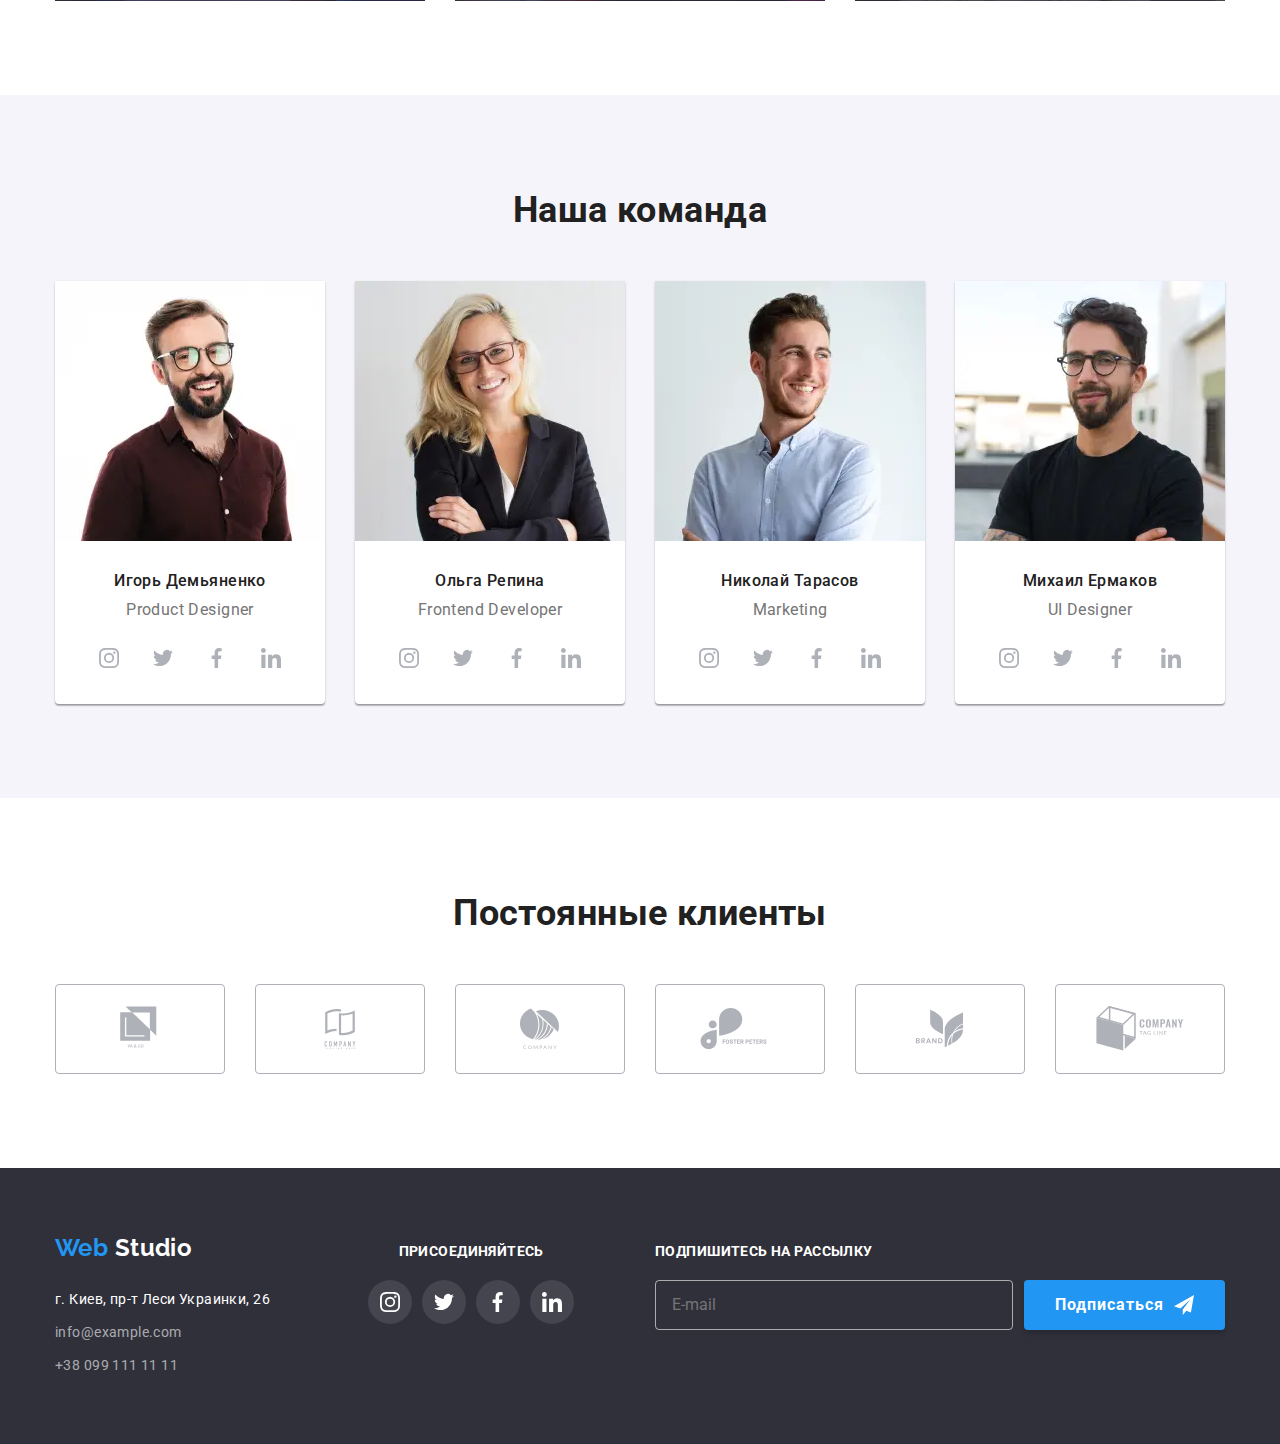
==== commit 2c3a1eb5: "исправлены ошибки геометрии" ====
--- a/index.html
+++ b/index.html
@@ -404,7 +404,7 @@
       </section>
     </main>
 
-    <footer class="section">
+    <footer>
       <!-- адрес -->
       <div class="container footer-box">
         <div class="footer-address">
--- a/css/main.min.css
+++ b/css/main.min.css
@@ -1,2 +1,2 @@
-/*! normalize.css v8.0.1 | MIT License | github.com/necolas/normalize.css */html{line-height:1.15;-webkit-text-size-adjust:100%}body{margin:0}main{display:block}h1{font-size:2em;margin:0.67em 0}hr{-webkit-box-sizing:content-box;box-sizing:content-box;height:0;overflow:visible}pre{font-family:monospace, monospace;font-size:1em}a{background-color:transparent}abbr[title]{border-bottom:none;text-decoration:underline;-webkit-text-decoration:underline dotted;text-decoration:underline dotted}b,strong{font-weight:bolder}code,kbd,samp{font-family:monospace, monospace;font-size:1em}small{font-size:80%}sub,sup{font-size:75%;line-height:0;position:relative;vertical-align:baseline}sub{bottom:-0.25em}sup{top:-0.5em}img{border-style:none}button,input,optgroup,select,textarea{font-family:inherit;font-size:100%;line-height:1.15;margin:0}button,input{overflow:visible}button,select{text-transform:none}button,[type="button"],[type="reset"],[type="submit"]{-webkit-appearance:button}button::-moz-focus-inner,[type="button"]::-moz-focus-inner,[type="reset"]::-moz-focus-inner,[type="submit"]::-moz-focus-inner{border-style:none;padding:0}button:-moz-focusring,[type="button"]:-moz-focusring,[type="reset"]:-moz-focusring,[type="submit"]:-moz-focusring{outline:1px dotted ButtonText}fieldset{padding:0.35em 0.75em 0.625em}legend{-webkit-box-sizing:border-box;box-sizing:border-box;color:inherit;display:table;max-width:100%;padding:0;white-space:normal}progress{vertical-align:baseline}textarea{overflow:auto}[type="checkbox"],[type="radio"]{-webkit-box-sizing:border-box;box-sizing:border-box;padding:0}[type="number"]::-webkit-inner-spin-button,[type="number"]::-webkit-outer-spin-button{height:auto}[type="search"]{-webkit-appearance:textfield;outline-offset:-2px}[type="search"]::-webkit-search-decoration{-webkit-appearance:none}::-webkit-file-upload-button{-webkit-appearance:button;font:inherit}details{display:block}summary{display:list-item}template{display:none}[hidden]{display:none}html{-webkit-box-sizing:border-box;box-sizing:border-box}*,*::before,*::after{-webkit-box-sizing:inherit;box-sizing:inherit}body{color:#757575;background-color:#fff;font-family:Roboto, sans-serif;font-size:14px;letter-spacing:0.03em;margin:0}ul{list-style-type:none;padding:0;margin:0}a{text-decoration:none;display:block}img{display:block;max-width:100%;height:auto}.container{margin-left:auto;margin-right:auto;padding:0px 15px}@media screen and (min-width: 480px){.container{width:480px}}@media screen and (min-width: 768px){.container{width:768px}}@media screen and (min-width: 1200px){.container{width:1200px}}.section:not(:first-child){padding-top:60px;padding-bottom:60px}@media screen and (min-width: 1200px){.section:not(:first-child){padding-top:94px;padding-bottom:94px}}.primary-button{display:-webkit-box;display:-ms-flexbox;display:flex;-webkit-box-align:center;-ms-flex-align:center;align-items:center;padding:10px 29px;height:50px;color:#fff;background-color:#2196f3;-webkit-box-shadow:0px 4px 4px rgba(0,0,0,0.15);box-shadow:0px 4px 4px rgba(0,0,0,0.15);font-family:inherit;font-size:16px;font-weight:700;line-height:1.88;letter-spacing:0.06em;border-color:transparent;border-radius:4px;cursor:pointer;-webkit-transition:color 250ms cubic-bezier(0.4, 0, 0.2, 1),background-color 250ms cubic-bezier(0.4, 0, 0.2, 1),border-color 250ms cubic-bezier(0.4, 0, 0.2, 1);transition:color 250ms cubic-bezier(0.4, 0, 0.2, 1),background-color 250ms cubic-bezier(0.4, 0, 0.2, 1),border-color 250ms cubic-bezier(0.4, 0, 0.2, 1)}.primary-button:hover,.primary-button:focus{color:#2196f3;background-color:#fff;border-color:#2196f3}.primary-title{margin-top:0;margin-bottom:30px;color:#212121;font-size:28px;font-weight:700;line-height:1.178;text-align:center}@media screen and (min-width: 1200px){.primary-title{margin-bottom:50px;font-size:36px}}.hidden{position:absolute !important;clip:rect(1px 1px 1px 1px);clip:rect(1px 1px 1px 1px);padding:0 !important;border:0 !important;height:0 !important;width:0 !important;overflow:hidden}.page-header{position:relative;z-index:99;background-color:#fff;border-bottom:1px solid #ececec}.navigation{display:-webkit-box;display:-ms-flexbox;display:flex;-webkit-box-pack:justify;-ms-flex-pack:justify;justify-content:space-between;-webkit-box-align:center;-ms-flex-align:center;align-items:center}.logo{display:block;margin-top:16px;margin-bottom:16px;color:#212121;font-family:Raleway,sans-serif;font-size:24px;line-height:1.16}.logo-part{color:#2196f3}@media screen and (min-width: 1200px){.logo{font-size:26px;line-height:1.19}}@media screen and (max-width: 767px){.menu-container{position:absolute;top:100%;left:0;width:100%;padding:60px 10px;text-align:center;background-color:#fff;-webkit-box-shadow:0px 4px 8px rgba(0,0,0,0.04),0px 2px 4px rgba(0,0,0,0.08),0px 1px 3px rgba(0,0,0,0.16);box-shadow:0px 4px 8px rgba(0,0,0,0.04),0px 2px 4px rgba(0,0,0,0.08),0px 1px 3px rgba(0,0,0,0.16);visibility:hidden;z-index:-1;pointer-events:none;-webkit-transform:translateY(-100%);transform:translateY(-100%);-webkit-transition:visibility 300ms linear, -webkit-transform 200ms linear;transition:visibility 300ms linear, -webkit-transform 200ms linear;transition:transform 200ms linear, visibility 300ms linear;transition:transform 200ms linear, visibility 300ms linear, -webkit-transform 200ms linear}.menu-container.is-open{-webkit-transform:translateY(0);transform:translateY(0);visibility:visible;pointer-events:initial}}@media screen and (min-width: 768px){.menu-container{display:-webkit-box;display:-ms-flexbox;display:flex;-webkit-box-align:center;-ms-flex-align:center;align-items:center;-webkit-box-flex:1;-ms-flex-positive:1;flex-grow:1}}@media screen and (max-width: 767px){.nav-list{margin-bottom:60px;margin-left:auto;margin-right:auto}.nav-list li+li{margin-top:40px}}@media screen and (min-width: 768px){.nav-list{display:-webkit-box;display:-ms-flexbox;display:flex;-webkit-box-align:center;-ms-flex-align:center;align-items:center;margin-left:auto;margin-right:auto}.nav-list li+li{margin-left:50px}}@media screen and (min-width: 1200px){.nav-list{margin-left:93px}}.nav-link{position:relative;display:inline-block;font-size:18px;font-weight:500;line-height:1.17;letter-spacing:0.02em;color:#212121}.nav-link:hover,.nav-link:focus,.nav-link.current{color:#2196f3}.nav-link.current::after{position:absolute;bottom:-8px;content:"";display:block;width:100%;height:4px;border-radius:2px;background-color:#2196f3}@media screen and (min-width: 768px){.nav-link{padding:32px 0px;font-size:14px;line-height:1.42}.nav-link.current::after{bottom:-1px}}@media screen and (max-width: 1199px){.contacts li+li{margin-top:10px}}@media screen and (max-width: 767px){.contacts li+li{margin-top:16px}}@media screen and (min-width: 1200px){.contacts{display:-webkit-box;display:-ms-flexbox;display:flex;text-align:center}.contacts li+li{margin-left:30px}}.contacts-link{display:-webkit-inline-box;display:-ms-inline-flexbox;display:inline-flex;-webkit-box-align:baseline;-ms-flex-align:baseline;align-items:baseline;color:#757575;font-weight:500;line-height:1.17;letter-spacing:0.02em;font-size:18px}.contacts-link:hover,.contacts-link:focus{color:#2196f3}.contacts-link p{margin:0}.contacts-link .icon{display:inline-block;margin-right:10px;fill:currentColor}@media screen and (min-width: 768px){.contacts-link{display:-webkit-box;display:-ms-flexbox;display:flex;-webkit-box-align:center;-ms-flex-align:center;align-items:center;font-size:12px}}@media screen and (min-width: 1200px){.contacts-link{font-size:14px}}@media screen and (max-width: 767px){.icon-envelope{width:16px;height:12px}}@media screen and (min-width: 768px){.icon-envelope{width:14px;height:10px}}@media screen and (max-width: 767px){.icon-phone{width:12px;height:15px}}@media screen and (min-width: 768px){.icon-phone{width:10px;height:14px}}@media screen and (max-width: 767px){.menu-btn{display:-webkit-inline-box;display:-ms-inline-flexbox;display:inline-flex;padding:0;color:#212121;background-color:#fff;background-origin:border-box;border:none}.menu-btn:hover,.menu-btn:focus{color:#2196f3}.menu-btn .open-icon{display:block}.menu-btn .close-icon{display:none}.menu-icon{fill:currentColor}.menu-btn.is-open .open-icon{display:none}.menu-btn.is-open .close-icon{display:block}}@media screen and (min-width: 768px){.menu-btn{display:none}}.hero{width:100%;height:400px;padding:118px 0px;background-color:#c4c4c4;background-position:center;background-repeat:no-repeat;background-size:cover}@media screen and (max-width: 767px){.hero{background-image:-webkit-gradient(linear, left top, right top, from(rgba(47,48,58,0.4)), to(rgba(47,48,58,0.4))),url(../../../images/hero-bg/header480.webp);background-image:linear-gradient(to right, rgba(47,48,58,0.4), rgba(47,48,58,0.4)),url(../../../images/hero-bg/header480.webp)}}@media screen and (max-width: 767px) and (min-device-pixel-ratio: 2), screen and (max-width: 767px) and (-webkit-min-device-pixel-ratio: 2), screen and (max-width: 767px) and (min-resolution: 192dpi), screen and (max-width: 767px) and (min-resolution: 2dppx){.hero{background-image:-webkit-gradient(linear, left top, right top, from(rgba(47,48,58,0.4)), to(rgba(47,48,58,0.4))),url(../../../images/hero-bg/header480-2x.webp);background-image:linear-gradient(to right, rgba(47,48,58,0.4), rgba(47,48,58,0.4)),url(../../../images/hero-bg/header480-2x.webp)}}@media screen and (min-width: 768px){.hero{background-image:-webkit-gradient(linear, left top, right top, from(rgba(47,48,58,0.4)), to(rgba(47,48,58,0.4))),url(../../../images/hero-bg/header768.webp);background-image:linear-gradient(to right, rgba(47,48,58,0.4), rgba(47,48,58,0.4)),url(../../../images/hero-bg/header768.webp)}}@media screen and (min-width: 768px) and (min-device-pixel-ratio: 2), screen and (min-width: 768px) and (-webkit-min-device-pixel-ratio: 2), screen and (min-width: 768px) and (min-resolution: 192dpi), screen and (min-width: 768px) and (min-resolution: 2dppx){.hero{background-image:-webkit-gradient(linear, left top, right top, from(rgba(47,48,58,0.4)), to(rgba(47,48,58,0.4))),url(../../../images/hero-bg/header768-2x.webp);background-image:linear-gradient(to right, rgba(47,48,58,0.4), rgba(47,48,58,0.4)),url(../../../images/hero-bg/header768-2x.webp)}}@media screen and (min-width: 1200px){.hero{max-width:1600px;height:600px;margin-left:auto;margin-right:auto;padding:200px 0px;background-image:-webkit-gradient(linear, left top, right top, from(rgba(47,48,58,0.4)), to(rgba(47,48,58,0.4))),url(../../../images/hero-bg/header1200.webp);background-image:linear-gradient(to right, rgba(47,48,58,0.4), rgba(47,48,58,0.4)),url(../../../images/hero-bg/header1200.webp)}}@media screen and (min-width: 1200px) and (min-device-pixel-ratio: 2), screen and (min-width: 1200px) and (-webkit-min-device-pixel-ratio: 2), screen and (min-width: 1200px) and (min-resolution: 192dpi), screen and (min-width: 1200px) and (min-resolution: 2dppx){.hero{background-image:-webkit-gradient(linear, left top, right top, from(rgba(47,48,58,0.4)), to(rgba(47,48,58,0.4))),url(../../../images/hero-bg/header1200-2x.webp);background-image:linear-gradient(to right, rgba(47,48,58,0.4), rgba(47,48,58,0.4)),url(../../../images/hero-bg/header1200-2x.webp)}}.hero-title{margin-left:auto;margin-right:auto;margin-top:0;margin-bottom:0;color:#fff;font-weight:900;letter-spacing:0.06em;text-transform:uppercase;text-align:center}@media screen and (max-width: 1199px){.hero-title{max-width:360px;font-size:26px;line-height:1.62}}@media screen and (min-width: 1200px){.hero-title{width:696px;font-size:44px;line-height:1.36}}.hero-btn{padding:0px 32px;margin-left:auto;margin-right:auto;margin-top:30px}.backdrop{z-index:120;position:fixed;top:0;left:0;width:100%;height:100%;background-color:rgba(0,0,0,0.2);opacity:1;-webkit-transform:scale(1);transform:scale(1);-webkit-transition:opacity 500ms cubic-bezier(0.4, 0, 0.2, 1);transition:opacity 500ms cubic-bezier(0.4, 0, 0.2, 1);overflow-y:scroll}.backdrop.is-hidden{opacity:0;pointer-events:none}body.modal-open{overflow:hidden}@media screen and (min-width: 1200px){.features-section{display:block;padding-bottom:0}}.features{margin-left:auto;margin-right:auto}@media screen and (min-width: 768px){.features{margin:-15px;display:-webkit-box;display:-ms-flexbox;display:flex;-ms-flex-wrap:wrap;flex-wrap:wrap}}.features .section-title{margin-top:30px;margin-bottom:10px;font-size:14px;font-weight:700;line-height:1.14;color:#212121;text-transform:uppercase}@media screen and (max-width: 767px){.features .section-title{text-align:center}}.features .list{width:100%;margin-left:auto;margin-right:auto}@media screen and (max-width: 767px){.features .list:last-child{margin-bottom:0}}@media screen and (min-width: 480px){.features .list{width:450px;margin-bottom:30px}}@media screen and (min-width: 768px){.features .list{width:calc(50% - 30px);margin:15px}}@media screen and (min-width: 768px) and (min-width: 1200px){.features .list{width:calc((100% - 120px) / 4)}}.features .list p{margin-top:0;margin-bottom:0;line-height:1.71}.features-logo{display:-webkit-box;display:-ms-flexbox;display:flex;-webkit-box-pack:center;-ms-flex-pack:center;justify-content:center;-webkit-box-align:center;-ms-flex-align:center;align-items:center;width:100%;height:120px;background-color:#f5f4fa;border-radius:4px}.features-logo .icon{width:70px;height:70px}@media screen and (max-width: 1199px){.actions-section{display:none}}.actions{display:-webkit-box;display:-ms-flexbox;display:flex;margin:-15px}.actions .list{position:relative;width:calc((100% - 90px) / 3);margin:15px}.actions .section-title{position:absolute;bottom:0;left:0;right:0;margin:0;padding:27px 0px;text-align:center;text-transform:uppercase;font-size:14px;font-weight:700;line-height:1.14;color:#fff;background-color:rgba(47,48,58,0.8)}.team-section{background-color:#f5f4fa}.team{text-align:center}@media screen and (min-width: 768px){.team{display:-webkit-box;display:-ms-flexbox;display:flex;-ms-flex-wrap:wrap;flex-wrap:wrap;margin:-15px}}.card{max-width:100%;background-color:#fff;-webkit-box-shadow:0px 1px 3px rgba(0,0,0,0.12),0px 1px 1px rgba(0,0,0,0.14),0px 2px 1px rgba(0,0,0,0.2);box-shadow:0px 1px 3px rgba(0,0,0,0.12),0px 1px 1px rgba(0,0,0,0.14),0px 2px 1px rgba(0,0,0,0.2);border-radius:0px 0px 4px 4px}@media screen and (max-width: 767px){.card{margin-bottom:30px;width:450px}.card:last-child{margin-bottom:0}}@media screen and (min-width: 768px){.card{width:calc(50% - 30px);margin:15px}}@media screen and (min-width: 1200px){.card{max-width:calc(25% - 30px)}}.card-img{background-size:cover}@media screen and (max-width: 767px){.card-img{width:450px;height:460px}}@media screen and (min-width: 768px){.card-img{width:354px;height:374px}}@media screen and (min-width: 1200px){.card-img{width:270px;height:260px}}.card .title{margin-top:30px;margin-bottom:10px;color:#212121;font-weight:500;font-size:16px;line-height:1.19}.card p{margin-top:0;margin-bottom:0;font-size:16px;font-weight:400;line-height:1.19}.team-socials{display:-webkit-box;display:-ms-flexbox;display:flex;-webkit-box-pack:center;-ms-flex-pack:center;justify-content:center;margin-top:16px;margin-left:auto;margin-right:auto}@media screen and (min-width: 480px){.team-socials li+li{margin-left:10px}}.team-link{display:-webkit-box;display:-ms-flexbox;display:flex;-webkit-box-pack:center;-ms-flex-pack:center;justify-content:center;-webkit-box-align:center;-ms-flex-align:center;align-items:center;margin-bottom:24px;width:44px;height:44px;color:#afb1b8;border-radius:50%;-webkit-transition:color 250ms cubic-bezier(0.4, 0, 0.2, 1),background-color 250ms cubic-bezier(0.4, 0, 0.2, 1);transition:color 250ms cubic-bezier(0.4, 0, 0.2, 1),background-color 250ms cubic-bezier(0.4, 0, 0.2, 1)}.team-link:hover,.team-link:focus{color:#fff;background-color:#2196f3}.team-link-icon{width:20px;height:20px;fill:currentColor}.clients-list{display:block}@media screen and (min-width: 480px){.clients-list{display:-webkit-box;display:-ms-flexbox;display:flex;-ms-flex-wrap:wrap;flex-wrap:wrap;margin:-15px}}.clients-list li+li{margin-top:30px}.clients-list .item{height:90px}@media screen and (min-width: 480px){.clients-list .item{min-width:calc(50% - 30px);margin:15px}}@media screen and (min-width: 768px){.clients-list .item{min-width:calc((100% - 90px) / 3)}}@media screen and (min-width: 1200px){.clients-list .item{min-width:calc((100% - 180px) / 6)}}.clients-link{display:-webkit-box;display:-ms-flexbox;display:flex;-webkit-box-pack:center;-ms-flex-pack:center;justify-content:center;-webkit-box-align:center;-ms-flex-align:center;align-items:center;border:1px solid #afb1b8;border-radius:4px;-webkit-transition:color 250ms cubic-bezier(0.4, 0, 0.2, 1),border-color 250ms cubic-bezier(0.4, 0, 0.2, 1);transition:color 250ms cubic-bezier(0.4, 0, 0.2, 1),border-color 250ms cubic-bezier(0.4, 0, 0.2, 1);width:100%;height:100%;overflow:hidden;color:#afb1b8}.clients-link:hover,.clients-link:focus{color:#2196f3;border-color:#2196f3}.clients-link-icon{fill:currentColor}.portfolio-btn{margin-bottom:40px}.filter-buttons{display:-webkit-box;display:-ms-flexbox;display:flex}.filter-buttons .item:not(:last-child){margin-right:8px}@media screen and (max-width: 767px){.filter-buttons{-ms-flex-wrap:wrap;flex-wrap:wrap}.filter-buttons .item{margin-bottom:15px}.filter-buttons .item:nth-last-child(-n+2){margin-bottom:0}}@media screen and (min-width: 768px){.filter-buttons{-webkit-box-pack:center;-ms-flex-pack:center;justify-content:center}}.filter-buttons .btn{padding-top:6px;padding-left:22px;padding-right:22px;padding-bottom:6px;color:#212121;background-color:#f5f4fa;border:4px;border-color:#f5f4fa;border-radius:4px;font-weight:500;font-size:16px;line-height:1.62;-webkit-transition:250ms cubic-bezier(0.4, 0, 0.2, 1);transition:250ms cubic-bezier(0.4, 0, 0.2, 1)}.filter-buttons .btn:hover,.filter-buttons .btn:focus{color:#fff;background-color:#2196f3;border-color:#2196f3;-webkit-box-shadow:0px 3px 1px rgba(0,0,0,0.1),0px 1px 2px rgba(0,0,0,0.08),0px 2px 2px rgba(0,0,0,0.12);box-shadow:0px 3px 1px rgba(0,0,0,0.1),0px 1px 2px rgba(0,0,0,0.08),0px 2px 2px rgba(0,0,0,0.12)}.portfolio{margin-bottom:50px}@media screen and (min-width: 768px){.examples{display:-webkit-box;display:-ms-flexbox;display:flex;-ms-flex-wrap:wrap;flex-wrap:wrap;margin:-15px}}.examples-item{max-width:100%;background-color:#fff}@media screen and (max-width: 767px){.examples-item{width:450px}.examples-item:not(:last-child){margin-bottom:30px}}@media screen and (min-width: 768px){.examples-item{width:calc(50% - 30px);margin:15px}}@media screen and (min-width: 1200px){.examples-item{width:calc((100% - 90px) / 3)}}.ex-link{display:block;width:100%;height:100%;-webkit-box-shadow:none;box-shadow:none;-webkit-transition:-webkit-box-shadow 250ms cubic-bezier(0.4, 0, 0.2, 1);transition:-webkit-box-shadow 250ms cubic-bezier(0.4, 0, 0.2, 1);transition:box-shadow 250ms cubic-bezier(0.4, 0, 0.2, 1);transition:box-shadow 250ms cubic-bezier(0.4, 0, 0.2, 1), -webkit-box-shadow 250ms cubic-bezier(0.4, 0, 0.2, 1)}.ex-link:hover,.ex-link:focus{-webkit-box-shadow:0px 1px 1px rgba(0,0,0,0.12),0px 4px 4px rgba(0,0,0,0.06),1px 4px 6px rgba(0,0,0,0.16);box-shadow:0px 1px 1px rgba(0,0,0,0.12),0px 4px 4px rgba(0,0,0,0.06),1px 4px 6px rgba(0,0,0,0.16)}.ex-img{position:relative;overflow:hidden;-webkit-transition:-webkit-transform 250ms cubic-bezier(0.4, 0, 0.2, 1);transition:-webkit-transform 250ms cubic-bezier(0.4, 0, 0.2, 1);transition:transform 250ms cubic-bezier(0.4, 0, 0.2, 1);transition:transform 250ms cubic-bezier(0.4, 0, 0.2, 1), -webkit-transform 250ms cubic-bezier(0.4, 0, 0.2, 1)}.ex-img .img{height:294px}@media screen and (max-width: 767px){.ex-img .img{width:450px}}@media screen and (min-width: 768px){.ex-img .img{width:354px}}@media screen and (min-width: 1200px){.ex-img .img{width:370px}}.examples-overlay{position:absolute;width:100%;height:100%;padding:63px 24px;margin:0;background-color:rgba(33,150,243,0.9);color:#ffffff;font-family:Roboto;font-weight:400;font-size:18px;line-height:1.56;-webkit-transform:translateY(0);transform:translateY(0);-webkit-transition:-webkit-transform 250ms cubic-bezier(0.4, 0, 0.2, 1);transition:-webkit-transform 250ms cubic-bezier(0.4, 0, 0.2, 1);transition:transform 250ms cubic-bezier(0.4, 0, 0.2, 1);transition:transform 250ms cubic-bezier(0.4, 0, 0.2, 1), -webkit-transform 250ms cubic-bezier(0.4, 0, 0.2, 1)}.ex-link:hover .examples-overlay{-webkit-transform:translateY(-100%);transform:translateY(-100%)}.ex-meta{min-width:100%;padding:20px 24px;border:1px solid #eeeeee;border-top:none;background-size:contain}.examples-title{margin-top:0;margin-bottom:4px;color:#212121;font-weight:700;font-size:18px;line-height:2}.examples-category{margin-top:0;margin-bottom:0;color:#757575;font-size:16px;line-height:1.87}footer{color:#fff;background-color:#2f303a;font-size:14px;line-height:1.14;text-transform:uppercase;text-align:center}.footer-box{display:block}.footer-box .subtitle{font-weight:700}@media screen and (min-width: 768px){.footer-box{display:-webkit-box;display:-ms-flexbox;display:flex;-ms-flex-wrap:wrap;flex-wrap:wrap;-webkit-box-pack:justify;-ms-flex-pack:justify;justify-content:space-between;-webkit-box-align:baseline;-ms-flex-align:baseline;align-items:baseline}}@media screen and (min-width: 1200px){.footer-box{-ms-flex-wrap:nowrap;flex-wrap:nowrap;-webkit-box-align:baseline;-ms-flex-align:baseline;align-items:baseline}}.footer-address{margin-bottom:60px}.footer-address .logo{margin-top:0;margin-bottom:20px;color:#fff;font-family:Raleway,sans-serif;font-weight:700;font-size:24px;line-height:1.67;text-transform:none}@media screen and (min-width: 768px){.footer-address{width:calc(50-15px);margin-left:16px}}@media screen and (min-width: 1200px){.footer-address{width:calc(25% - 30px);margin-left:0;text-align:left;margin-bottom:0}}.address-container{font-style:normal;font-weight:400;font-size:14px;text-transform:none;line-height:1.71}.address-container .text{margin-top:0;margin-bottom:0}.address-container .text:not(:last-child){margin-bottom:8px}@media screen and (min-width: 1200px){.address-container .text:not(:last-child){margin-bottom:9px}}.footer-contacts{color:rgba(255,255,255,0.6)}@media screen and (min-width: 768px){.footer-socials{width:calc(50%-15px);margin-right:30px}}@media screen and (min-width: 1200px){.footer-socials{width:calc(25% - 30px)}}.socials-list{display:-webkit-box;display:-ms-flexbox;display:flex;-webkit-box-pack:center;-ms-flex-pack:center;justify-content:center;margin-top:20px;margin-bottom:60px}.socials-list .item:not(:last-child){margin-right:10px}.socials-list .link{display:-webkit-box;display:-ms-flexbox;display:flex;-webkit-box-pack:center;-ms-flex-pack:center;justify-content:center;-webkit-box-align:center;-ms-flex-align:center;align-items:center;width:44px;height:44px;border-radius:50%;color:#fff;background-color:rgba(255,255,255,0.1);-webkit-transition:background-color 250ms cubic-bezier(0.4, 0, 0.2, 1);transition:background-color 250ms cubic-bezier(0.4, 0, 0.2, 1)}.socials-list .link:hover,.socials-list .link:focus{background-color:#2196f3}.socials-list .link .icon{width:20px;height:20px;fill:currentColor}.footer-mail{display:block}@media screen and (max-width: 1199px){.footer-mail{width:100%}}@media screen and (min-width: 1200px){.footer-mail{text-align:left;width:calc(50% - 15px)}}.form{width:100%;margin-top:20px}@media screen and (max-width: 1199px){.form{max-width:450px;margin-left:auto;margin-right:auto}}@media screen and (min-width: 1200px){.form{display:-webkit-box;display:-ms-flexbox;display:flex;-webkit-box-pack:justify;-ms-flex-pack:justify;justify-content:space-between}.form .submit-btn{margin-right:0}}.footer-input{width:100%;height:50px;padding-left:16px;margin-bottom:20px;font-size:16px;font-weight:400;line-height:1.25;text-transform:none;background-color:transparent;color:rgba(255,255,255,0.6);border:1px solid rgba(255,255,255,0.6);border-radius:4px}.footer-input:focus{border-color:#2196f3;outline:none}@media screen and (min-width: 1200px){.footer-input{max-width:358px;margin-bottom:0}}.button-icon{width:20px;height:20px;margin-left:10px;fill:currentColor}.backdrop{z-index:120;position:fixed;top:0;left:0;width:100%;height:100%;background-color:rgba(0,0,0,0.2);opacity:1;-webkit-transform:scale(1);transform:scale(1);-webkit-transition:opacity 500ms cubic-bezier(0.4, 0, 0.2, 1);transition:opacity 500ms cubic-bezier(0.4, 0, 0.2, 1);overflow-y:scroll}.backdrop.is-hidden{opacity:0;pointer-events:none}body.modal-open{overflow:hidden}.modal{margin:15px;-webkit-transform:scale(1);transform:scale(1);padding:40px;background:#fff;-webkit-box-shadow:0px 1px 3px rgba(0,0,0,0.12),0px 1px 1px rgba(0,0,0,0.14),0px 2px 1px rgba(0,0,0,0.2);box-shadow:0px 1px 3px rgba(0,0,0,0.12),0px 1px 1px rgba(0,0,0,0.14),0px 2px 1px rgba(0,0,0,0.2);border-radius:4px;-webkit-transition:-webkit-transform 500ms cubic-bezier(0.4, 0, 0.2, 1);transition:-webkit-transform 500ms cubic-bezier(0.4, 0, 0.2, 1);transition:transform 500ms cubic-bezier(0.4, 0, 0.2, 1);transition:transform 500ms cubic-bezier(0.4, 0, 0.2, 1), -webkit-transform 500ms cubic-bezier(0.4, 0, 0.2, 1);max-width:100%}.backdrop.is-hidden .modal{-webkit-transform:scale(1.25);transform:scale(1.25)}@media screen and (min-width: 480px){.modal{width:450px;position:absolute;top:50%;left:50%;margin:0;-webkit-transform:translate(-50%, -50%) scale(1);transform:translate(-50%, -50%) scale(1);-webkit-transition:-webkit-transform 500ms cubic-bezier(0.4, 0, 0.2, 1);transition:-webkit-transform 500ms cubic-bezier(0.4, 0, 0.2, 1);transition:transform 500ms cubic-bezier(0.4, 0, 0.2, 1);transition:transform 500ms cubic-bezier(0.4, 0, 0.2, 1), -webkit-transform 500ms cubic-bezier(0.4, 0, 0.2, 1)}.backdrop.is-hidden .modal{-webkit-transform:translate(-50%, -50%) scale(1.25);transform:translate(-50%, -50%) scale(1.25)}}@media screen and (min-width: 1200px){.modal{width:528px}}.modal-title{display:inline-block;margin-bottom:12px;color:#212121;font-size:20px;font-weight:700;line-height:1.5;text-align:center}@media screen and (min-width: 1200px){.modal-title{line-height:1.15}}.form-field{display:block;width:100%;margin-top:10px}.form-field:nth-child(2){margin-top:0}.label{display:block;margin-bottom:4px;font-size:12px;font-weight:400;line-height:1.17;letter-spacing:0.01em}.form-input{display:block;padding-left:35px;min-width:100%;height:40px;border:1px solid rgba(33,33,33,0.2);border-radius:4px}.form-input:focus{border-color:#2196f3;outline:none}.input-field{position:relative;color:#212121}.input-field:focus-within{color:#2196f3}.input-field .icon{position:absolute;top:50%;left:12px;-webkit-transform:translateY(-50%);transform:translateY(-50%);width:18px;height:18px;fill:currentColor}.comment-field{margin-bottom:20px}.comment-field textarea{display:block;height:120px;padding:10px;resize:none;padding-left:16px;width:100%;border:1px solid rgba(33,33,33,0.2);border-radius:4px}.comment-field textarea:focus{border-color:#2196f3;outline:none}.comment-field textarea::-webkit-input-placeholder{font-size:14px;line-height:1.14;letter-spacing:0.01em;color:rgba(117,117,117,0.5)}.comment-field textarea:-ms-input-placeholder{font-size:14px;line-height:1.14;letter-spacing:0.01em;color:rgba(117,117,117,0.5)}.comment-field textarea::-ms-input-placeholder{font-size:14px;line-height:1.14;letter-spacing:0.01em;color:rgba(117,117,117,0.5)}.comment-field textarea::placeholder{font-size:14px;line-height:1.14;letter-spacing:0.01em;color:rgba(117,117,117,0.5)}.policy{display:inline-block;margin-bottom:30px}.policy a{display:inline;color:#2196f3;text-decoration:underline}.checkbox{-webkit-appearance:none;-moz-appearance:none;appearance:none;position:absolute}.checkbox:checked ~ .agreement::before{background-color:#2196f3;background-image:url(../images/svg/check.svg);background-size:contain;border-color:#2196f3;background-origin:border-box}.agreement{width:100%;font-weight:400;font-size:12px;line-height:1.17}@media screen and (min-width: 1200px){.agreement{font-size:14px;line-height:1.71;padding-left:14px}}.agreement::before{content:"";display:inline-block;width:16px;height:15px;margin-right:8px;vertical-align:text-top;background-color:#fff;border:2px solid #212121;border-radius:2px;-webkit-transition:background-color 250ms cubic-bezier(0.4, 0, 0.2, 1),border-color 250ms cubic-bezier(0.4, 0, 0.2, 1);transition:background-color 250ms cubic-bezier(0.4, 0, 0.2, 1),border-color 250ms cubic-bezier(0.4, 0, 0.2, 1)}.submit-btn{margin-right:auto;margin-left:auto}.submit-btn:hover,.submit-btn:focus{background-color:#188ce8;color:#fff;-webkit-box-shadow:0px 4px 4px rgba(0,0,0,0.15);box-shadow:0px 4px 4px rgba(0,0,0,0.15);border-radius:4px}.close-btn{position:absolute;top:8px;right:8px;display:-webkit-box;display:-ms-flexbox;display:flex;-webkit-box-pack:center;-ms-flex-pack:center;justify-content:center;-webkit-box-align:center;-ms-flex-align:center;align-items:center;width:30px;height:30px;background:#fff;color:#212121;border:1px solid rgba(0,0,0,0.1);border-radius:50%;-webkit-transition:color 250ms cubic-bezier(0.4, 0, 0.2, 1);transition:color 250ms cubic-bezier(0.4, 0, 0.2, 1)}.close-btn:hover,.close-btn:focus{color:#2196f3;outline:none}.close-btn .icon{fill:currentColor}
+/*! normalize.css v8.0.1 | MIT License | github.com/necolas/normalize.css */html{line-height:1.15;-webkit-text-size-adjust:100%}body{margin:0}main{display:block}h1{font-size:2em;margin:0.67em 0}hr{-webkit-box-sizing:content-box;box-sizing:content-box;height:0;overflow:visible}pre{font-family:monospace, monospace;font-size:1em}a{background-color:transparent}abbr[title]{border-bottom:none;text-decoration:underline;-webkit-text-decoration:underline dotted;text-decoration:underline dotted}b,strong{font-weight:bolder}code,kbd,samp{font-family:monospace, monospace;font-size:1em}small{font-size:80%}sub,sup{font-size:75%;line-height:0;position:relative;vertical-align:baseline}sub{bottom:-0.25em}sup{top:-0.5em}img{border-style:none}button,input,optgroup,select,textarea{font-family:inherit;font-size:100%;line-height:1.15;margin:0}button,input{overflow:visible}button,select{text-transform:none}button,[type="button"],[type="reset"],[type="submit"]{-webkit-appearance:button}button::-moz-focus-inner,[type="button"]::-moz-focus-inner,[type="reset"]::-moz-focus-inner,[type="submit"]::-moz-focus-inner{border-style:none;padding:0}button:-moz-focusring,[type="button"]:-moz-focusring,[type="reset"]:-moz-focusring,[type="submit"]:-moz-focusring{outline:1px dotted ButtonText}fieldset{padding:0.35em 0.75em 0.625em}legend{-webkit-box-sizing:border-box;box-sizing:border-box;color:inherit;display:table;max-width:100%;padding:0;white-space:normal}progress{vertical-align:baseline}textarea{overflow:auto}[type="checkbox"],[type="radio"]{-webkit-box-sizing:border-box;box-sizing:border-box;padding:0}[type="number"]::-webkit-inner-spin-button,[type="number"]::-webkit-outer-spin-button{height:auto}[type="search"]{-webkit-appearance:textfield;outline-offset:-2px}[type="search"]::-webkit-search-decoration{-webkit-appearance:none}::-webkit-file-upload-button{-webkit-appearance:button;font:inherit}details{display:block}summary{display:list-item}template{display:none}[hidden]{display:none}html{-webkit-box-sizing:border-box;box-sizing:border-box}*,*::before,*::after{-webkit-box-sizing:inherit;box-sizing:inherit}body{color:#757575;background-color:#fff;font-family:Roboto, sans-serif;font-size:14px;letter-spacing:0.03em;margin:0}ul{list-style-type:none;padding:0;margin:0}a{text-decoration:none;display:block}img{display:block;max-width:100%;height:auto}.container{margin-left:auto;margin-right:auto;padding:0px 15px}@media screen and (min-width: 480px){.container{width:480px}}@media screen and (min-width: 768px){.container{width:768px}}@media screen and (min-width: 1200px){.container{width:1200px}}.section:not(:first-child){padding-top:60px;padding-bottom:60px}@media screen and (min-width: 1200px){.section:not(:first-child){padding-top:94px;padding-bottom:94px}}.primary-button{display:-webkit-box;display:-ms-flexbox;display:flex;-webkit-box-align:center;-ms-flex-align:center;align-items:center;padding:10px 29px;height:50px;color:#fff;background-color:#2196f3;-webkit-box-shadow:0px 4px 4px rgba(0,0,0,0.15);box-shadow:0px 4px 4px rgba(0,0,0,0.15);font-family:inherit;font-size:16px;font-weight:700;line-height:1.88;letter-spacing:0.06em;border-color:transparent;border-radius:4px;cursor:pointer;-webkit-transition:color 250ms cubic-bezier(0.4, 0, 0.2, 1),background-color 250ms cubic-bezier(0.4, 0, 0.2, 1),border-color 250ms cubic-bezier(0.4, 0, 0.2, 1);transition:color 250ms cubic-bezier(0.4, 0, 0.2, 1),background-color 250ms cubic-bezier(0.4, 0, 0.2, 1),border-color 250ms cubic-bezier(0.4, 0, 0.2, 1)}.primary-button:hover,.primary-button:focus{color:#2196f3;background-color:#fff;border-color:#2196f3}.primary-title{margin-top:0;margin-bottom:30px;color:#212121;font-size:28px;font-weight:700;line-height:1.178;text-align:center}@media screen and (min-width: 1200px){.primary-title{margin-bottom:50px;font-size:36px}}.hidden{position:absolute !important;clip:rect(1px 1px 1px 1px);clip:rect(1px 1px 1px 1px);padding:0 !important;border:0 !important;height:0 !important;width:0 !important;overflow:hidden}.page-header{position:relative;z-index:99;background-color:#fff;border-bottom:1px solid #ececec}.navigation{display:-webkit-box;display:-ms-flexbox;display:flex;-webkit-box-pack:justify;-ms-flex-pack:justify;justify-content:space-between;-webkit-box-align:center;-ms-flex-align:center;align-items:center}.logo{display:block;margin-top:16px;margin-bottom:16px;color:#212121;font-family:Raleway,sans-serif;font-size:24px;line-height:1.16}.logo-part{color:#2196f3}@media screen and (min-width: 1200px){.logo{font-size:26px;line-height:1.19}}@media screen and (max-width: 767px){.menu-container{position:absolute;top:100%;left:0;width:100%;padding:60px 10px;text-align:center;background-color:#fff;-webkit-box-shadow:0px 4px 8px rgba(0,0,0,0.04),0px 2px 4px rgba(0,0,0,0.08),0px 1px 3px rgba(0,0,0,0.16);box-shadow:0px 4px 8px rgba(0,0,0,0.04),0px 2px 4px rgba(0,0,0,0.08),0px 1px 3px rgba(0,0,0,0.16);visibility:hidden;z-index:-1;pointer-events:none;-webkit-transform:translateY(-100%);transform:translateY(-100%);-webkit-transition:visibility 300ms linear, -webkit-transform 200ms linear;transition:visibility 300ms linear, -webkit-transform 200ms linear;transition:transform 200ms linear, visibility 300ms linear;transition:transform 200ms linear, visibility 300ms linear, -webkit-transform 200ms linear}.menu-container.is-open{-webkit-transform:translateY(0);transform:translateY(0);visibility:visible;pointer-events:initial}}@media screen and (min-width: 768px){.menu-container{display:-webkit-box;display:-ms-flexbox;display:flex;-webkit-box-align:center;-ms-flex-align:center;align-items:center;-webkit-box-flex:1;-ms-flex-positive:1;flex-grow:1}}@media screen and (max-width: 767px){.nav-list{margin-bottom:60px;margin-left:auto;margin-right:auto}.nav-list li+li{margin-top:40px}}@media screen and (min-width: 768px){.nav-list{display:-webkit-box;display:-ms-flexbox;display:flex;-webkit-box-align:center;-ms-flex-align:center;align-items:center;margin-left:auto;margin-right:auto}.nav-list li+li{margin-left:50px}}@media screen and (min-width: 1200px){.nav-list{margin-left:93px}}.nav-link{position:relative;display:inline-block;font-size:18px;font-weight:500;line-height:1.17;letter-spacing:0.02em;color:#212121}.nav-link:hover,.nav-link:focus,.nav-link.current{color:#2196f3}.nav-link.current::after{position:absolute;bottom:-8px;content:"";display:block;width:100%;height:4px;border-radius:2px;background-color:#2196f3}@media screen and (min-width: 768px){.nav-link{padding:32px 0px;font-size:14px;line-height:1.42}.nav-link.current::after{bottom:-1px}}@media screen and (max-width: 1199px){.contacts li+li{margin-top:10px}}@media screen and (max-width: 767px){.contacts li+li{margin-top:16px}}@media screen and (min-width: 1200px){.contacts{display:-webkit-box;display:-ms-flexbox;display:flex;text-align:center}.contacts li+li{margin-left:30px}}.contacts-link{display:-webkit-inline-box;display:-ms-inline-flexbox;display:inline-flex;-webkit-box-align:baseline;-ms-flex-align:baseline;align-items:baseline;color:#757575;font-weight:500;line-height:1.17;letter-spacing:0.02em;font-size:18px}.contacts-link:hover,.contacts-link:focus{color:#2196f3}.contacts-link p{margin:0}.contacts-link .icon{display:inline-block;margin-right:10px;fill:currentColor}@media screen and (min-width: 768px){.contacts-link{display:-webkit-box;display:-ms-flexbox;display:flex;-webkit-box-align:center;-ms-flex-align:center;align-items:center;font-size:12px}}@media screen and (min-width: 1200px){.contacts-link{font-size:14px}}@media screen and (max-width: 767px){.icon-envelope{width:16px;height:12px}}@media screen and (min-width: 768px){.icon-envelope{width:14px;height:10px}}@media screen and (max-width: 767px){.icon-phone{width:12px;height:15px}}@media screen and (min-width: 768px){.icon-phone{width:10px;height:14px}}@media screen and (max-width: 767px){.menu-btn{display:-webkit-inline-box;display:-ms-inline-flexbox;display:inline-flex;padding:0;color:#212121;background-color:#fff;background-origin:border-box;border:none}.menu-btn:hover,.menu-btn:focus{color:#2196f3}.menu-btn .open-icon{display:block}.menu-btn .close-icon{display:none}.menu-icon{fill:currentColor}.menu-btn.is-open .open-icon{display:none}.menu-btn.is-open .close-icon{display:block}}@media screen and (min-width: 768px){.menu-btn{display:none}}.hero{width:100%;height:400px;padding:118px 0px;background-color:#c4c4c4;background-position:center;background-repeat:no-repeat;background-size:cover}@media screen and (max-width: 767px){.hero{background-image:-webkit-gradient(linear, left top, right top, from(rgba(47,48,58,0.4)), to(rgba(47,48,58,0.4))),url(../images/hero-bg/header480.jpg);background-image:linear-gradient(to right, rgba(47,48,58,0.4), rgba(47,48,58,0.4)),url(../images/hero-bg/header480.jpg)}}@media screen and (max-width: 767px) and (min-device-pixel-ratio: 2), screen and (max-width: 767px) and (-webkit-min-device-pixel-ratio: 2), screen and (max-width: 767px) and (min-resolution: 192dpi), screen and (max-width: 767px) and (min-resolution: 2dppx){.hero{background-image:-webkit-gradient(linear, left top, right top, from(rgba(47,48,58,0.4)), to(rgba(47,48,58,0.4))),url(../images/hero-bg/header480-2x.jpg);background-image:linear-gradient(to right, rgba(47,48,58,0.4), rgba(47,48,58,0.4)),url(../images/hero-bg/header480-2x.jpg)}}@media screen and (min-width: 768px){.hero{background-image:-webkit-gradient(linear, left top, right top, from(rgba(47,48,58,0.4)), to(rgba(47,48,58,0.4))),url(../images/hero-bg/header768.jpg);background-image:linear-gradient(to right, rgba(47,48,58,0.4), rgba(47,48,58,0.4)),url(../images/hero-bg/header768.jpg)}}@media screen and (min-width: 768px) and (min-device-pixel-ratio: 2), screen and (min-width: 768px) and (-webkit-min-device-pixel-ratio: 2), screen and (min-width: 768px) and (min-resolution: 192dpi), screen and (min-width: 768px) and (min-resolution: 2dppx){.hero{background-image:-webkit-gradient(linear, left top, right top, from(rgba(47,48,58,0.4)), to(rgba(47,48,58,0.4))),url(../images/hero-bg/header768-2x.jpg);background-image:linear-gradient(to right, rgba(47,48,58,0.4), rgba(47,48,58,0.4)),url(../images/hero-bg/header768-2x.jpg)}}@media screen and (min-width: 1200px){.hero{max-width:1600px;height:600px;margin-left:auto;margin-right:auto;padding:200px 0px;background-image:-webkit-gradient(linear, left top, right top, from(rgba(47,48,58,0.4)), to(rgba(47,48,58,0.4))),url(../images/hero-bg/header1200.jpg);background-image:linear-gradient(to right, rgba(47,48,58,0.4), rgba(47,48,58,0.4)),url(../images/hero-bg/header1200.jpg)}}@media screen and (min-width: 1200px) and (min-device-pixel-ratio: 2), screen and (min-width: 1200px) and (-webkit-min-device-pixel-ratio: 2), screen and (min-width: 1200px) and (min-resolution: 192dpi), screen and (min-width: 1200px) and (min-resolution: 2dppx){.hero{background-image:-webkit-gradient(linear, left top, right top, from(rgba(47,48,58,0.4)), to(rgba(47,48,58,0.4))),url(../images/hero-bg/header1200-2x.jpg);background-image:linear-gradient(to right, rgba(47,48,58,0.4), rgba(47,48,58,0.4)),url(../images/hero-bg/header1200-2x.jpg)}}.hero-title{margin-left:auto;margin-right:auto;margin-top:0;margin-bottom:0;color:#fff;font-weight:900;letter-spacing:0.06em;text-transform:uppercase;text-align:center}@media screen and (max-width: 1199px){.hero-title{max-width:360px;font-size:26px;line-height:1.62}}@media screen and (min-width: 1200px){.hero-title{width:696px;font-size:44px;line-height:1.36}}.hero-btn{padding:0px 32px;margin-left:auto;margin-right:auto;margin-top:30px}.backdrop{z-index:120;position:fixed;top:0;left:0;width:100%;height:100%;background-color:rgba(0,0,0,0.2);opacity:1;-webkit-transform:scale(1);transform:scale(1);-webkit-transition:opacity 500ms cubic-bezier(0.4, 0, 0.2, 1);transition:opacity 500ms cubic-bezier(0.4, 0, 0.2, 1);overflow-y:scroll}.backdrop.is-hidden{opacity:0;pointer-events:none}body.modal-open{overflow:hidden}@media screen and (min-width: 1200px){.features-section{display:block;padding-bottom:0}}.features{margin-left:auto;margin-right:auto}@media screen and (min-width: 768px){.features{margin:-15px;display:-webkit-box;display:-ms-flexbox;display:flex;-ms-flex-wrap:wrap;flex-wrap:wrap}}.features .section-title{margin-top:30px;margin-bottom:10px;font-size:14px;font-weight:700;line-height:1.14;color:#212121;text-transform:uppercase}@media screen and (max-width: 767px){.features .section-title{text-align:center}}.features .list{width:100%;margin-left:auto;margin-right:auto}@media screen and (max-width: 767px){.features .list:last-child{margin-bottom:0}}@media screen and (min-width: 480px){.features .list{width:450px;margin-bottom:30px}}@media screen and (min-width: 768px){.features .list{width:calc(50% - 30px);margin:15px}}@media screen and (min-width: 768px) and (min-width: 1200px){.features .list{width:calc((100% - 120px) / 4)}}.features .list p{margin-top:0;margin-bottom:0;line-height:1.71}.features-logo{display:-webkit-box;display:-ms-flexbox;display:flex;-webkit-box-pack:center;-ms-flex-pack:center;justify-content:center;-webkit-box-align:center;-ms-flex-align:center;align-items:center;width:100%;height:120px;background-color:#f5f4fa;border-radius:4px}.features-logo .icon{width:70px;height:70px}@media screen and (max-width: 1199px){.actions-section{display:none}}.actions{display:-webkit-box;display:-ms-flexbox;display:flex;margin:-15px}.actions .list{position:relative;width:calc((100% - 90px) / 3);margin:15px}.actions .section-title{position:absolute;bottom:0;left:0;right:0;margin:0;padding:27px 0px;text-align:center;text-transform:uppercase;font-size:14px;font-weight:700;line-height:1.14;color:#fff;background-color:rgba(47,48,58,0.8)}.team-section{background-color:#f5f4fa}.team{text-align:center}@media screen and (min-width: 768px){.team{display:-webkit-box;display:-ms-flexbox;display:flex;-ms-flex-wrap:wrap;flex-wrap:wrap;margin:-15px}}.card{max-width:100%;background-color:#fff;-webkit-box-shadow:0px 1px 3px rgba(0,0,0,0.12),0px 1px 1px rgba(0,0,0,0.14),0px 2px 1px rgba(0,0,0,0.2);box-shadow:0px 1px 3px rgba(0,0,0,0.12),0px 1px 1px rgba(0,0,0,0.14),0px 2px 1px rgba(0,0,0,0.2);border-radius:0px 0px 4px 4px}@media screen and (max-width: 767px){.card{margin-bottom:30px;width:450px}.card:last-child{margin-bottom:0}}@media screen and (min-width: 768px){.card{width:calc(50% - 30px);margin:15px}}@media screen and (min-width: 1200px){.card{max-width:calc(25% - 30px)}}.card-img{background-size:cover}@media screen and (max-width: 767px){.card-img{width:450px;height:460px}}@media screen and (min-width: 768px){.card-img{width:354px;height:374px}}@media screen and (min-width: 1200px){.card-img{width:270px;height:260px}}.card .title{margin-top:30px;margin-bottom:10px;color:#212121;font-weight:500;font-size:16px;line-height:1.19}.card p{margin-top:0;margin-bottom:0;font-size:16px;font-weight:400;line-height:1.19}.team-socials{display:-webkit-box;display:-ms-flexbox;display:flex;-webkit-box-pack:center;-ms-flex-pack:center;justify-content:center;margin-top:16px;margin-left:auto;margin-right:auto}@media screen and (min-width: 480px){.team-socials li+li{margin-left:10px}}.team-link{display:-webkit-box;display:-ms-flexbox;display:flex;-webkit-box-pack:center;-ms-flex-pack:center;justify-content:center;-webkit-box-align:center;-ms-flex-align:center;align-items:center;margin-bottom:24px;width:44px;height:44px;color:#afb1b8;border-radius:50%;-webkit-transition:color 250ms cubic-bezier(0.4, 0, 0.2, 1),background-color 250ms cubic-bezier(0.4, 0, 0.2, 1);transition:color 250ms cubic-bezier(0.4, 0, 0.2, 1),background-color 250ms cubic-bezier(0.4, 0, 0.2, 1)}.team-link:hover,.team-link:focus{color:#fff;background-color:#2196f3}.team-link-icon{width:20px;height:20px;fill:currentColor}.clients-list{display:block}@media screen and (min-width: 480px){.clients-list{display:-webkit-box;display:-ms-flexbox;display:flex;-ms-flex-wrap:wrap;flex-wrap:wrap;margin:-15px}}.clients-list li+li{margin-top:30px}.clients-list .item{height:90px}@media screen and (min-width: 480px){.clients-list .item{min-width:calc(50% - 30px);margin:15px}}@media screen and (min-width: 768px){.clients-list .item{min-width:calc((100% - 90px) / 3)}}@media screen and (min-width: 1200px){.clients-list .item{min-width:calc((100% - 180px) / 6)}}.clients-link{display:-webkit-box;display:-ms-flexbox;display:flex;-webkit-box-pack:center;-ms-flex-pack:center;justify-content:center;-webkit-box-align:center;-ms-flex-align:center;align-items:center;border:1px solid #afb1b8;border-radius:4px;-webkit-transition:color 250ms cubic-bezier(0.4, 0, 0.2, 1),border-color 250ms cubic-bezier(0.4, 0, 0.2, 1);transition:color 250ms cubic-bezier(0.4, 0, 0.2, 1),border-color 250ms cubic-bezier(0.4, 0, 0.2, 1);width:100%;height:100%;overflow:hidden;color:#afb1b8}.clients-link:hover,.clients-link:focus{color:#2196f3;border-color:#2196f3}.clients-link-icon{fill:currentColor}.portfolio-btn{margin-bottom:40px}.filter-buttons{display:-webkit-box;display:-ms-flexbox;display:flex}.filter-buttons .item:not(:last-child){margin-right:8px}@media screen and (max-width: 767px){.filter-buttons{-ms-flex-wrap:wrap;flex-wrap:wrap}.filter-buttons .item{margin-bottom:15px}.filter-buttons .item:nth-last-child(-n+2){margin-bottom:0}}@media screen and (min-width: 768px){.filter-buttons{-webkit-box-pack:center;-ms-flex-pack:center;justify-content:center}}.filter-buttons .btn{padding-top:6px;padding-left:22px;padding-right:22px;padding-bottom:6px;color:#212121;background-color:#f5f4fa;border:4px;border-color:#f5f4fa;border-radius:4px;font-weight:500;font-size:16px;line-height:1.62;-webkit-transition:250ms cubic-bezier(0.4, 0, 0.2, 1);transition:250ms cubic-bezier(0.4, 0, 0.2, 1)}.filter-buttons .btn:hover,.filter-buttons .btn:focus{color:#fff;background-color:#2196f3;border-color:#2196f3;-webkit-box-shadow:0px 3px 1px rgba(0,0,0,0.1),0px 1px 2px rgba(0,0,0,0.08),0px 2px 2px rgba(0,0,0,0.12);box-shadow:0px 3px 1px rgba(0,0,0,0.1),0px 1px 2px rgba(0,0,0,0.08),0px 2px 2px rgba(0,0,0,0.12)}@media screen and (min-width: 768px){.examples{display:-webkit-box;display:-ms-flexbox;display:flex;-ms-flex-wrap:wrap;flex-wrap:wrap;margin:-15px}}.examples-item{max-width:100%;background-color:#fff}@media screen and (max-width: 767px){.examples-item{width:450px}.examples-item:not(:last-child){margin-bottom:30px}}@media screen and (min-width: 768px){.examples-item{width:calc(50% - 30px);margin:15px}}@media screen and (min-width: 1200px){.examples-item{width:calc((100% - 90px) / 3)}}.ex-link{display:block;width:100%;height:100%;-webkit-box-shadow:none;box-shadow:none;-webkit-transition:-webkit-box-shadow 250ms cubic-bezier(0.4, 0, 0.2, 1);transition:-webkit-box-shadow 250ms cubic-bezier(0.4, 0, 0.2, 1);transition:box-shadow 250ms cubic-bezier(0.4, 0, 0.2, 1);transition:box-shadow 250ms cubic-bezier(0.4, 0, 0.2, 1), -webkit-box-shadow 250ms cubic-bezier(0.4, 0, 0.2, 1)}.ex-link:hover,.ex-link:focus{-webkit-box-shadow:0px 1px 1px rgba(0,0,0,0.12),0px 4px 4px rgba(0,0,0,0.06),1px 4px 6px rgba(0,0,0,0.16);box-shadow:0px 1px 1px rgba(0,0,0,0.12),0px 4px 4px rgba(0,0,0,0.06),1px 4px 6px rgba(0,0,0,0.16)}.ex-img{position:relative;overflow:hidden;-webkit-transition:-webkit-transform 250ms cubic-bezier(0.4, 0, 0.2, 1);transition:-webkit-transform 250ms cubic-bezier(0.4, 0, 0.2, 1);transition:transform 250ms cubic-bezier(0.4, 0, 0.2, 1);transition:transform 250ms cubic-bezier(0.4, 0, 0.2, 1), -webkit-transform 250ms cubic-bezier(0.4, 0, 0.2, 1)}.ex-img .img{height:294px}@media screen and (max-width: 767px){.ex-img .img{width:450px}}@media screen and (min-width: 768px){.ex-img .img{width:354px}}@media screen and (min-width: 1200px){.ex-img .img{width:370px}}.examples-overlay{position:absolute;width:100%;height:100%;padding:63px 24px;margin:0;background-color:rgba(33,150,243,0.9);color:#ffffff;font-family:Roboto;font-weight:400;font-size:18px;line-height:1.56;-webkit-transform:translateY(0);transform:translateY(0);-webkit-transition:-webkit-transform 250ms cubic-bezier(0.4, 0, 0.2, 1);transition:-webkit-transform 250ms cubic-bezier(0.4, 0, 0.2, 1);transition:transform 250ms cubic-bezier(0.4, 0, 0.2, 1);transition:transform 250ms cubic-bezier(0.4, 0, 0.2, 1), -webkit-transform 250ms cubic-bezier(0.4, 0, 0.2, 1)}.ex-link:hover .examples-overlay{-webkit-transform:translateY(-100%);transform:translateY(-100%)}.ex-meta{min-width:100%;padding:20px 24px;border:1px solid #eeeeee;border-top:none;background-size:contain}.examples-title{margin-top:0;margin-bottom:4px;color:#212121;font-weight:700;font-size:18px;line-height:2}.examples-category{margin-top:0;margin-bottom:0;color:#757575;font-size:16px;line-height:1.87}footer{padding-top:60px;padding-bottom:60px;color:#fff;background-color:#2f303a;font-size:14px;line-height:1.14;text-transform:uppercase;text-align:center}.footer-box{display:block}.footer-box .subtitle{font-weight:700}@media screen and (min-width: 768px){.footer-box{display:-webkit-box;display:-ms-flexbox;display:flex;-ms-flex-wrap:wrap;flex-wrap:wrap;-webkit-box-pack:justify;-ms-flex-pack:justify;justify-content:space-between;-webkit-box-align:baseline;-ms-flex-align:baseline;align-items:baseline}}@media screen and (min-width: 1200px){.footer-box{-ms-flex-wrap:nowrap;flex-wrap:nowrap;-webkit-box-align:baseline;-ms-flex-align:baseline;align-items:baseline}}.footer-address{margin-bottom:60px}.footer-address .logo{margin-top:0;margin-bottom:20px;color:#fff;font-family:Raleway,sans-serif;font-weight:700;font-size:24px;line-height:1.67;text-transform:none}@media screen and (min-width: 768px){.footer-address{width:calc(50-15px);margin-left:16px}}@media screen and (min-width: 1200px){.footer-address{width:calc(25% - 30px);margin-left:0;text-align:left;margin-bottom:0}}.address-container{font-style:normal;font-weight:400;font-size:14px;text-transform:none;line-height:1.71}.address-container .text{margin-top:0;margin-bottom:0}.address-container .text:not(:last-child){margin-bottom:8px}@media screen and (min-width: 1200px){.address-container .text:not(:last-child){margin-bottom:9px}}.footer-contacts{color:rgba(255,255,255,0.6)}@media screen and (min-width: 768px){.footer-socials{width:calc(50%-15px);margin-right:30px}}@media screen and (min-width: 1200px){.footer-socials{width:calc(25% - 30px)}}.socials-list{display:-webkit-box;display:-ms-flexbox;display:flex;-webkit-box-pack:center;-ms-flex-pack:center;justify-content:center;margin-top:20px;margin-bottom:60px}.socials-list .item:not(:last-child){margin-right:10px}.socials-list .link{display:-webkit-box;display:-ms-flexbox;display:flex;-webkit-box-pack:center;-ms-flex-pack:center;justify-content:center;-webkit-box-align:center;-ms-flex-align:center;align-items:center;width:44px;height:44px;border-radius:50%;color:#fff;background-color:rgba(255,255,255,0.1);-webkit-transition:background-color 250ms cubic-bezier(0.4, 0, 0.2, 1);transition:background-color 250ms cubic-bezier(0.4, 0, 0.2, 1)}.socials-list .link:hover,.socials-list .link:focus{background-color:#2196f3}.socials-list .link .icon{width:20px;height:20px;fill:currentColor}.footer-mail{display:block}@media screen and (max-width: 1199px){.footer-mail{width:100%}}@media screen and (min-width: 1200px){.footer-mail{text-align:left;width:calc(50% - 15px)}}.form{width:100%;margin-top:20px}@media screen and (max-width: 1199px){.form{max-width:450px;margin-left:auto;margin-right:auto}}@media screen and (min-width: 1200px){.form{display:-webkit-box;display:-ms-flexbox;display:flex;-webkit-box-pack:justify;-ms-flex-pack:justify;justify-content:space-between}.form .submit-btn{margin-right:0}}.footer-input{width:100%;height:50px;padding-left:16px;margin-bottom:20px;font-size:16px;font-weight:400;line-height:1.25;text-transform:none;background-color:transparent;color:rgba(255,255,255,0.6);border:1px solid rgba(255,255,255,0.6);border-radius:4px}.footer-input:focus{border-color:#2196f3;outline:none}@media screen and (min-width: 1200px){.footer-input{max-width:358px;margin-bottom:0}}.button-icon{width:20px;height:20px;margin-left:10px;fill:currentColor}.backdrop{z-index:120;position:fixed;top:0;left:0;width:100%;height:100%;background-color:rgba(0,0,0,0.2);opacity:1;-webkit-transform:scale(1);transform:scale(1);-webkit-transition:opacity 500ms cubic-bezier(0.4, 0, 0.2, 1);transition:opacity 500ms cubic-bezier(0.4, 0, 0.2, 1);overflow-y:scroll}.backdrop.is-hidden{opacity:0;pointer-events:none}body.modal-open{overflow:hidden}.modal{margin:15px;-webkit-transform:scale(1);transform:scale(1);padding:40px;background:#fff;-webkit-box-shadow:0px 1px 3px rgba(0,0,0,0.12),0px 1px 1px rgba(0,0,0,0.14),0px 2px 1px rgba(0,0,0,0.2);box-shadow:0px 1px 3px rgba(0,0,0,0.12),0px 1px 1px rgba(0,0,0,0.14),0px 2px 1px rgba(0,0,0,0.2);border-radius:4px;-webkit-transition:-webkit-transform 500ms cubic-bezier(0.4, 0, 0.2, 1);transition:-webkit-transform 500ms cubic-bezier(0.4, 0, 0.2, 1);transition:transform 500ms cubic-bezier(0.4, 0, 0.2, 1);transition:transform 500ms cubic-bezier(0.4, 0, 0.2, 1), -webkit-transform 500ms cubic-bezier(0.4, 0, 0.2, 1);max-width:100%}.backdrop.is-hidden .modal{-webkit-transform:scale(1.25);transform:scale(1.25)}@media screen and (min-width: 480px){.modal{width:450px;position:absolute;top:50%;left:50%;margin:0;-webkit-transform:translate(-50%, -50%) scale(1);transform:translate(-50%, -50%) scale(1);-webkit-transition:-webkit-transform 500ms cubic-bezier(0.4, 0, 0.2, 1);transition:-webkit-transform 500ms cubic-bezier(0.4, 0, 0.2, 1);transition:transform 500ms cubic-bezier(0.4, 0, 0.2, 1);transition:transform 500ms cubic-bezier(0.4, 0, 0.2, 1), -webkit-transform 500ms cubic-bezier(0.4, 0, 0.2, 1)}.backdrop.is-hidden .modal{-webkit-transform:translate(-50%, -50%) scale(1.25);transform:translate(-50%, -50%) scale(1.25)}}@media screen and (min-width: 1200px){.modal{width:528px}}.modal-title{display:inline-block;margin-bottom:12px;color:#212121;font-size:20px;font-weight:700;line-height:1.5;text-align:center}@media screen and (min-width: 1200px){.modal-title{line-height:1.15}}.form-field{display:block;width:100%;margin-top:10px}.form-field:nth-child(2){margin-top:0}.label{display:block;margin-bottom:4px;font-size:12px;font-weight:400;line-height:1.17;letter-spacing:0.01em}.form-input{display:block;padding-left:35px;min-width:100%;height:40px;border:1px solid rgba(33,33,33,0.2);border-radius:4px}.form-input:focus{border-color:#2196f3;outline:none}.input-field{position:relative;color:#212121}.input-field:focus-within{color:#2196f3}.input-field .icon{position:absolute;top:50%;left:12px;-webkit-transform:translateY(-50%);transform:translateY(-50%);width:18px;height:18px;fill:currentColor}.comment-field{margin-bottom:20px}.comment-field textarea{display:block;height:120px;padding:10px;resize:none;padding-left:16px;width:100%;border:1px solid rgba(33,33,33,0.2);border-radius:4px}.comment-field textarea:focus{border-color:#2196f3;outline:none}.comment-field textarea::-webkit-input-placeholder{font-size:14px;line-height:1.14;letter-spacing:0.01em;color:rgba(117,117,117,0.5)}.comment-field textarea:-ms-input-placeholder{font-size:14px;line-height:1.14;letter-spacing:0.01em;color:rgba(117,117,117,0.5)}.comment-field textarea::-ms-input-placeholder{font-size:14px;line-height:1.14;letter-spacing:0.01em;color:rgba(117,117,117,0.5)}.comment-field textarea::placeholder{font-size:14px;line-height:1.14;letter-spacing:0.01em;color:rgba(117,117,117,0.5)}.policy{display:inline-block;margin-bottom:30px}.policy a{display:inline;color:#2196f3;text-decoration:underline}.checkbox{-webkit-appearance:none;-moz-appearance:none;appearance:none;position:absolute}.checkbox:checked ~ .agreement::before{background-color:#2196f3;background-image:url(../images/svg/check.svg);background-size:contain;border-color:#2196f3;background-origin:border-box}.agreement{width:100%;font-weight:400;font-size:12px;line-height:1.17}@media screen and (min-width: 1200px){.agreement{font-size:14px;line-height:1.71;padding-left:14px}}.agreement::before{content:"";display:inline-block;width:16px;height:15px;margin-right:8px;vertical-align:text-top;background-color:#fff;border:2px solid #212121;border-radius:2px;-webkit-transition:background-color 250ms cubic-bezier(0.4, 0, 0.2, 1),border-color 250ms cubic-bezier(0.4, 0, 0.2, 1);transition:background-color 250ms cubic-bezier(0.4, 0, 0.2, 1),border-color 250ms cubic-bezier(0.4, 0, 0.2, 1)}.submit-btn{margin-right:auto;margin-left:auto}.submit-btn:hover,.submit-btn:focus{background-color:#188ce8;color:#fff;-webkit-box-shadow:0px 4px 4px rgba(0,0,0,0.15);box-shadow:0px 4px 4px rgba(0,0,0,0.15);border-radius:4px}.close-btn{position:absolute;top:8px;right:8px;display:-webkit-box;display:-ms-flexbox;display:flex;-webkit-box-pack:center;-ms-flex-pack:center;justify-content:center;-webkit-box-align:center;-ms-flex-align:center;align-items:center;width:30px;height:30px;background:#fff;color:#212121;border:1px solid rgba(0,0,0,0.1);border-radius:50%;-webkit-transition:color 250ms cubic-bezier(0.4, 0, 0.2, 1);transition:color 250ms cubic-bezier(0.4, 0, 0.2, 1)}.close-btn:hover,.close-btn:focus{color:#2196f3;outline:none}.close-btn .icon{fill:currentColor}
 /*# sourceMappingURL=main.min.css.map */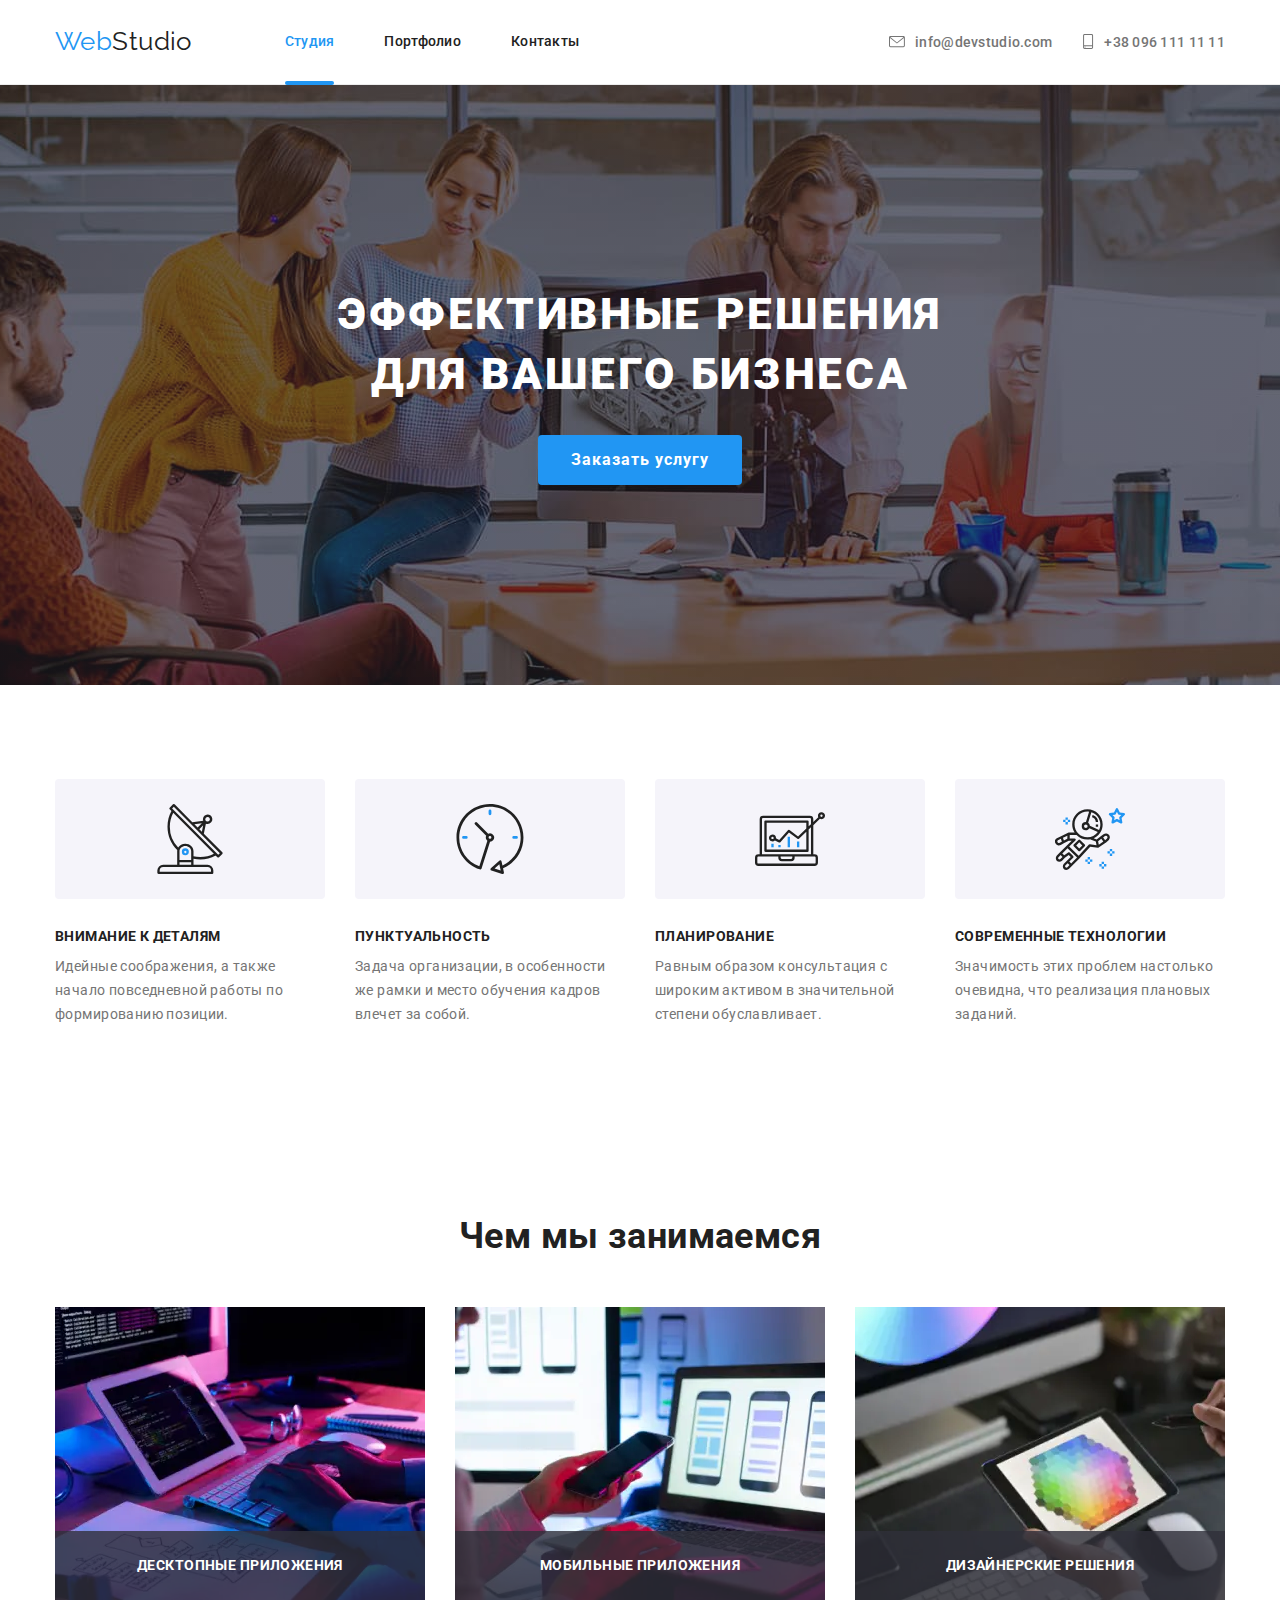
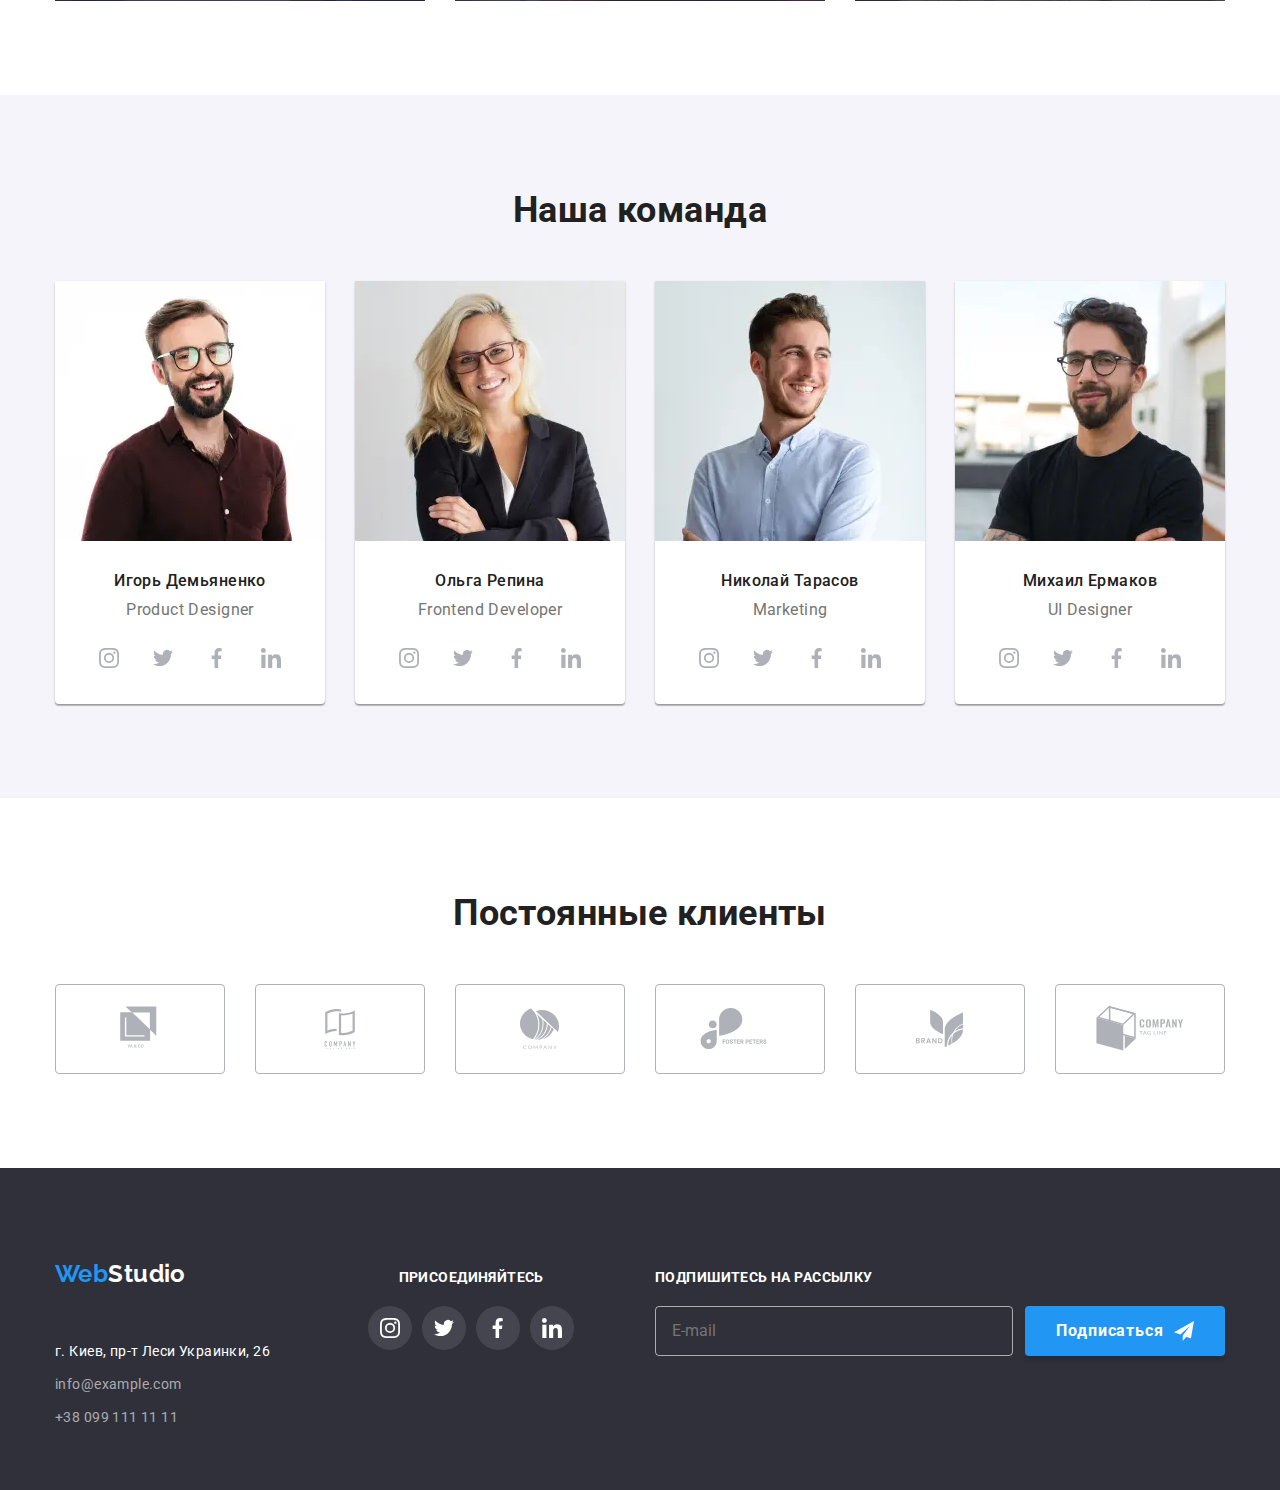
==== commit 51536753: "оптимизация" ====
--- a/index.html
+++ b/index.html
@@ -15,7 +15,7 @@
     <header class="page-header">
       <div class="container header-box">
         <nav class="navigation">
-            <a href="./index.html" class="logo"><span class="logo-part">Web</span> Studio</a>
+            <a href="./index.html" class="logo"><span class="logo-part">Web</span>Studio</a>
             <div class="menu-container" data-menu>
               <ul class="nav-list">
                 <li>
@@ -28,7 +28,6 @@
                   <a href="" class="nav-link">Контакты</a>
                 </li>
               </ul>
-              
               <ul class="contacts">
                 <li>
                   <a href="mailto:info@devstudio.com" class="contacts-link">
@@ -55,6 +54,7 @@
               </svg>
             </button>
         </nav>
+      </div>
     </header>
 
     <main>
@@ -97,7 +97,7 @@
               </div>
               <h3 class="section-title">Планирование</h3>
               <p>Равным образом консультация с широким активом в значительной степени обуславливает.</p>
-            </li">
+            </li>
             <li class="list">
               <div class="features-logo">
                 <svg class="icon">
@@ -118,7 +118,7 @@
             <li class="list">
               <picture>
                 <source srcset="./images/action1/action1.webp 1x, 
-                ./images/action1/action1-2x.webp 2x">
+                ./images/action1/action1-2x.webp 2x"  type="image/webp">
                   <img srcset="./images/action1/action1.jpg 1x, 
                   ./images/action1/action1-2x.jpg 2x" 
                   src="./images/action1/action1.jpg" 
@@ -129,7 +129,7 @@
             <li class="list">
               <picture>
                 <source srcset="./images/action2/action2.webp 1x,
-                ./images/action2/action2-2x.webp 2x">
+                ./images/action2/action2-2x.webp 2x"  type="image/webp">
                 <img srcset="./images/action2/action2.jpg 1x,
                 ./images/action2/action2-2x.jpg 2x" 
                 src="./images/action2/action2.jpg" alt="смартфон">
@@ -139,7 +139,7 @@
             <li class="list">
               <picture>
                 <source srcset="./images/action3/action3.webp 1x,
-                ./images/action3/action3-2x.webp 2x">
+                ./images/action3/action3-2x.webp 2x"  type="image/webp">
                 <img srcset="./images/action3/action3.jpg 1x,
                   ./images/action3/action3-2x.jpg 2x" 
                   src="./images/action3/action3.jpg" 
@@ -408,7 +408,7 @@
       <!-- адрес -->
       <div class="container footer-box">
         <div class="footer-address">
-          <a href="./index.html" class="logo"><span class="logo-part">Web</span> Studio</a>
+          <a href="./index.html" class="logo"><span class="logo-part">Web</span>Studio</a>
           <address class="address-container">
             <p class="text">г. Киев, пр-т Леси Украинки, 26</p>
             <span class="footer-contacts">
@@ -502,7 +502,7 @@
 
           <label class="form-field comment-field">
             <span class="label">Комментарий</span>
-            <textarea name="comment" placeholder="введите текст..."></textarea>
+            <textarea name="comment" placeholder="Введите текст"></textarea>
           </label>
 
         <label class="policy">
@@ -512,7 +512,7 @@
     
         <button type="submit" class="primary-button submit-btn">Отправить</button>
         <button class="close-btn" data-modal-close>
-          <svg class="icon" width="18" height="18">
+          <svg class="icon" width="11" height="11">
             <use href="./images/svg/symbol-defs.svg#close"></use>
           </svg>
         </button>
--- a/css/main.min.css
+++ b/css/main.min.css
@@ -1,2 +1,2 @@
-/*! normalize.css v8.0.1 | MIT License | github.com/necolas/normalize.css */html{line-height:1.15;-webkit-text-size-adjust:100%}body{margin:0}main{display:block}h1{font-size:2em;margin:0.67em 0}hr{-webkit-box-sizing:content-box;box-sizing:content-box;height:0;overflow:visible}pre{font-family:monospace, monospace;font-size:1em}a{background-color:transparent}abbr[title]{border-bottom:none;text-decoration:underline;-webkit-text-decoration:underline dotted;text-decoration:underline dotted}b,strong{font-weight:bolder}code,kbd,samp{font-family:monospace, monospace;font-size:1em}small{font-size:80%}sub,sup{font-size:75%;line-height:0;position:relative;vertical-align:baseline}sub{bottom:-0.25em}sup{top:-0.5em}img{border-style:none}button,input,optgroup,select,textarea{font-family:inherit;font-size:100%;line-height:1.15;margin:0}button,input{overflow:visible}button,select{text-transform:none}button,[type="button"],[type="reset"],[type="submit"]{-webkit-appearance:button}button::-moz-focus-inner,[type="button"]::-moz-focus-inner,[type="reset"]::-moz-focus-inner,[type="submit"]::-moz-focus-inner{border-style:none;padding:0}button:-moz-focusring,[type="button"]:-moz-focusring,[type="reset"]:-moz-focusring,[type="submit"]:-moz-focusring{outline:1px dotted ButtonText}fieldset{padding:0.35em 0.75em 0.625em}legend{-webkit-box-sizing:border-box;box-sizing:border-box;color:inherit;display:table;max-width:100%;padding:0;white-space:normal}progress{vertical-align:baseline}textarea{overflow:auto}[type="checkbox"],[type="radio"]{-webkit-box-sizing:border-box;box-sizing:border-box;padding:0}[type="number"]::-webkit-inner-spin-button,[type="number"]::-webkit-outer-spin-button{height:auto}[type="search"]{-webkit-appearance:textfield;outline-offset:-2px}[type="search"]::-webkit-search-decoration{-webkit-appearance:none}::-webkit-file-upload-button{-webkit-appearance:button;font:inherit}details{display:block}summary{display:list-item}template{display:none}[hidden]{display:none}html{-webkit-box-sizing:border-box;box-sizing:border-box}*,*::before,*::after{-webkit-box-sizing:inherit;box-sizing:inherit}body{color:#757575;background-color:#fff;font-family:Roboto, sans-serif;font-size:14px;letter-spacing:0.03em;margin:0}ul{list-style-type:none;padding:0;margin:0}a{text-decoration:none;display:block}img{display:block;max-width:100%;height:auto}.container{margin-left:auto;margin-right:auto;padding:0px 15px}@media screen and (min-width: 480px){.container{width:480px}}@media screen and (min-width: 768px){.container{width:768px}}@media screen and (min-width: 1200px){.container{width:1200px}}.section:not(:first-child){padding-top:60px;padding-bottom:60px}@media screen and (min-width: 1200px){.section:not(:first-child){padding-top:94px;padding-bottom:94px}}.primary-button{display:-webkit-box;display:-ms-flexbox;display:flex;-webkit-box-align:center;-ms-flex-align:center;align-items:center;padding:10px 29px;height:50px;color:#fff;background-color:#2196f3;-webkit-box-shadow:0px 4px 4px rgba(0,0,0,0.15);box-shadow:0px 4px 4px rgba(0,0,0,0.15);font-family:inherit;font-size:16px;font-weight:700;line-height:1.88;letter-spacing:0.06em;border-color:transparent;border-radius:4px;cursor:pointer;-webkit-transition:color 250ms cubic-bezier(0.4, 0, 0.2, 1),background-color 250ms cubic-bezier(0.4, 0, 0.2, 1),border-color 250ms cubic-bezier(0.4, 0, 0.2, 1);transition:color 250ms cubic-bezier(0.4, 0, 0.2, 1),background-color 250ms cubic-bezier(0.4, 0, 0.2, 1),border-color 250ms cubic-bezier(0.4, 0, 0.2, 1)}.primary-button:hover,.primary-button:focus{color:#2196f3;background-color:#fff;border-color:#2196f3}.primary-title{margin-top:0;margin-bottom:30px;color:#212121;font-size:28px;font-weight:700;line-height:1.178;text-align:center}@media screen and (min-width: 1200px){.primary-title{margin-bottom:50px;font-size:36px}}.hidden{position:absolute !important;clip:rect(1px 1px 1px 1px);clip:rect(1px 1px 1px 1px);padding:0 !important;border:0 !important;height:0 !important;width:0 !important;overflow:hidden}.page-header{position:relative;z-index:99;background-color:#fff;border-bottom:1px solid #ececec}.navigation{display:-webkit-box;display:-ms-flexbox;display:flex;-webkit-box-pack:justify;-ms-flex-pack:justify;justify-content:space-between;-webkit-box-align:center;-ms-flex-align:center;align-items:center}.logo{display:block;margin-top:16px;margin-bottom:16px;color:#212121;font-family:Raleway,sans-serif;font-size:24px;line-height:1.16}.logo-part{color:#2196f3}@media screen and (min-width: 1200px){.logo{font-size:26px;line-height:1.19}}@media screen and (max-width: 767px){.menu-container{position:absolute;top:100%;left:0;width:100%;padding:60px 10px;text-align:center;background-color:#fff;-webkit-box-shadow:0px 4px 8px rgba(0,0,0,0.04),0px 2px 4px rgba(0,0,0,0.08),0px 1px 3px rgba(0,0,0,0.16);box-shadow:0px 4px 8px rgba(0,0,0,0.04),0px 2px 4px rgba(0,0,0,0.08),0px 1px 3px rgba(0,0,0,0.16);visibility:hidden;z-index:-1;pointer-events:none;-webkit-transform:translateY(-100%);transform:translateY(-100%);-webkit-transition:visibility 300ms linear, -webkit-transform 200ms linear;transition:visibility 300ms linear, -webkit-transform 200ms linear;transition:transform 200ms linear, visibility 300ms linear;transition:transform 200ms linear, visibility 300ms linear, -webkit-transform 200ms linear}.menu-container.is-open{-webkit-transform:translateY(0);transform:translateY(0);visibility:visible;pointer-events:initial}}@media screen and (min-width: 768px){.menu-container{display:-webkit-box;display:-ms-flexbox;display:flex;-webkit-box-align:center;-ms-flex-align:center;align-items:center;-webkit-box-flex:1;-ms-flex-positive:1;flex-grow:1}}@media screen and (max-width: 767px){.nav-list{margin-bottom:60px;margin-left:auto;margin-right:auto}.nav-list li+li{margin-top:40px}}@media screen and (min-width: 768px){.nav-list{display:-webkit-box;display:-ms-flexbox;display:flex;-webkit-box-align:center;-ms-flex-align:center;align-items:center;margin-left:auto;margin-right:auto}.nav-list li+li{margin-left:50px}}@media screen and (min-width: 1200px){.nav-list{margin-left:93px}}.nav-link{position:relative;display:inline-block;font-size:18px;font-weight:500;line-height:1.17;letter-spacing:0.02em;color:#212121}.nav-link:hover,.nav-link:focus,.nav-link.current{color:#2196f3}.nav-link.current::after{position:absolute;bottom:-8px;content:"";display:block;width:100%;height:4px;border-radius:2px;background-color:#2196f3}@media screen and (min-width: 768px){.nav-link{padding:32px 0px;font-size:14px;line-height:1.42}.nav-link.current::after{bottom:-1px}}@media screen and (max-width: 1199px){.contacts li+li{margin-top:10px}}@media screen and (max-width: 767px){.contacts li+li{margin-top:16px}}@media screen and (min-width: 1200px){.contacts{display:-webkit-box;display:-ms-flexbox;display:flex;text-align:center}.contacts li+li{margin-left:30px}}.contacts-link{display:-webkit-inline-box;display:-ms-inline-flexbox;display:inline-flex;-webkit-box-align:baseline;-ms-flex-align:baseline;align-items:baseline;color:#757575;font-weight:500;line-height:1.17;letter-spacing:0.02em;font-size:18px}.contacts-link:hover,.contacts-link:focus{color:#2196f3}.contacts-link p{margin:0}.contacts-link .icon{display:inline-block;margin-right:10px;fill:currentColor}@media screen and (min-width: 768px){.contacts-link{display:-webkit-box;display:-ms-flexbox;display:flex;-webkit-box-align:center;-ms-flex-align:center;align-items:center;font-size:12px}}@media screen and (min-width: 1200px){.contacts-link{font-size:14px}}@media screen and (max-width: 767px){.icon-envelope{width:16px;height:12px}}@media screen and (min-width: 768px){.icon-envelope{width:14px;height:10px}}@media screen and (max-width: 767px){.icon-phone{width:12px;height:15px}}@media screen and (min-width: 768px){.icon-phone{width:10px;height:14px}}@media screen and (max-width: 767px){.menu-btn{display:-webkit-inline-box;display:-ms-inline-flexbox;display:inline-flex;padding:0;color:#212121;background-color:#fff;background-origin:border-box;border:none}.menu-btn:hover,.menu-btn:focus{color:#2196f3}.menu-btn .open-icon{display:block}.menu-btn .close-icon{display:none}.menu-icon{fill:currentColor}.menu-btn.is-open .open-icon{display:none}.menu-btn.is-open .close-icon{display:block}}@media screen and (min-width: 768px){.menu-btn{display:none}}.hero{width:100%;height:400px;padding:118px 0px;background-color:#c4c4c4;background-position:center;background-repeat:no-repeat;background-size:cover}@media screen and (max-width: 767px){.hero{background-image:-webkit-gradient(linear, left top, right top, from(rgba(47,48,58,0.4)), to(rgba(47,48,58,0.4))),url(../images/hero-bg/header480.jpg);background-image:linear-gradient(to right, rgba(47,48,58,0.4), rgba(47,48,58,0.4)),url(../images/hero-bg/header480.jpg)}}@media screen and (max-width: 767px) and (min-device-pixel-ratio: 2), screen and (max-width: 767px) and (-webkit-min-device-pixel-ratio: 2), screen and (max-width: 767px) and (min-resolution: 192dpi), screen and (max-width: 767px) and (min-resolution: 2dppx){.hero{background-image:-webkit-gradient(linear, left top, right top, from(rgba(47,48,58,0.4)), to(rgba(47,48,58,0.4))),url(../images/hero-bg/header480-2x.jpg);background-image:linear-gradient(to right, rgba(47,48,58,0.4), rgba(47,48,58,0.4)),url(../images/hero-bg/header480-2x.jpg)}}@media screen and (min-width: 768px){.hero{background-image:-webkit-gradient(linear, left top, right top, from(rgba(47,48,58,0.4)), to(rgba(47,48,58,0.4))),url(../images/hero-bg/header768.jpg);background-image:linear-gradient(to right, rgba(47,48,58,0.4), rgba(47,48,58,0.4)),url(../images/hero-bg/header768.jpg)}}@media screen and (min-width: 768px) and (min-device-pixel-ratio: 2), screen and (min-width: 768px) and (-webkit-min-device-pixel-ratio: 2), screen and (min-width: 768px) and (min-resolution: 192dpi), screen and (min-width: 768px) and (min-resolution: 2dppx){.hero{background-image:-webkit-gradient(linear, left top, right top, from(rgba(47,48,58,0.4)), to(rgba(47,48,58,0.4))),url(../images/hero-bg/header768-2x.jpg);background-image:linear-gradient(to right, rgba(47,48,58,0.4), rgba(47,48,58,0.4)),url(../images/hero-bg/header768-2x.jpg)}}@media screen and (min-width: 1200px){.hero{max-width:1600px;height:600px;margin-left:auto;margin-right:auto;padding:200px 0px;background-image:-webkit-gradient(linear, left top, right top, from(rgba(47,48,58,0.4)), to(rgba(47,48,58,0.4))),url(../images/hero-bg/header1200.jpg);background-image:linear-gradient(to right, rgba(47,48,58,0.4), rgba(47,48,58,0.4)),url(../images/hero-bg/header1200.jpg)}}@media screen and (min-width: 1200px) and (min-device-pixel-ratio: 2), screen and (min-width: 1200px) and (-webkit-min-device-pixel-ratio: 2), screen and (min-width: 1200px) and (min-resolution: 192dpi), screen and (min-width: 1200px) and (min-resolution: 2dppx){.hero{background-image:-webkit-gradient(linear, left top, right top, from(rgba(47,48,58,0.4)), to(rgba(47,48,58,0.4))),url(../images/hero-bg/header1200-2x.jpg);background-image:linear-gradient(to right, rgba(47,48,58,0.4), rgba(47,48,58,0.4)),url(../images/hero-bg/header1200-2x.jpg)}}.hero-title{margin-left:auto;margin-right:auto;margin-top:0;margin-bottom:0;color:#fff;font-weight:900;letter-spacing:0.06em;text-transform:uppercase;text-align:center}@media screen and (max-width: 1199px){.hero-title{max-width:360px;font-size:26px;line-height:1.62}}@media screen and (min-width: 1200px){.hero-title{width:696px;font-size:44px;line-height:1.36}}.hero-btn{padding:0px 32px;margin-left:auto;margin-right:auto;margin-top:30px}.backdrop{z-index:120;position:fixed;top:0;left:0;width:100%;height:100%;background-color:rgba(0,0,0,0.2);opacity:1;-webkit-transform:scale(1);transform:scale(1);-webkit-transition:opacity 500ms cubic-bezier(0.4, 0, 0.2, 1);transition:opacity 500ms cubic-bezier(0.4, 0, 0.2, 1);overflow-y:scroll}.backdrop.is-hidden{opacity:0;pointer-events:none}body.modal-open{overflow:hidden}@media screen and (min-width: 1200px){.features-section{display:block;padding-bottom:0}}.features{margin-left:auto;margin-right:auto}@media screen and (min-width: 768px){.features{margin:-15px;display:-webkit-box;display:-ms-flexbox;display:flex;-ms-flex-wrap:wrap;flex-wrap:wrap}}.features .section-title{margin-top:30px;margin-bottom:10px;font-size:14px;font-weight:700;line-height:1.14;color:#212121;text-transform:uppercase}@media screen and (max-width: 767px){.features .section-title{text-align:center}}.features .list{width:100%;margin-left:auto;margin-right:auto}@media screen and (max-width: 767px){.features .list:last-child{margin-bottom:0}}@media screen and (min-width: 480px){.features .list{width:450px;margin-bottom:30px}}@media screen and (min-width: 768px){.features .list{width:calc(50% - 30px);margin:15px}}@media screen and (min-width: 768px) and (min-width: 1200px){.features .list{width:calc((100% - 120px) / 4)}}.features .list p{margin-top:0;margin-bottom:0;line-height:1.71}.features-logo{display:-webkit-box;display:-ms-flexbox;display:flex;-webkit-box-pack:center;-ms-flex-pack:center;justify-content:center;-webkit-box-align:center;-ms-flex-align:center;align-items:center;width:100%;height:120px;background-color:#f5f4fa;border-radius:4px}.features-logo .icon{width:70px;height:70px}@media screen and (max-width: 1199px){.actions-section{display:none}}.actions{display:-webkit-box;display:-ms-flexbox;display:flex;margin:-15px}.actions .list{position:relative;width:calc((100% - 90px) / 3);margin:15px}.actions .section-title{position:absolute;bottom:0;left:0;right:0;margin:0;padding:27px 0px;text-align:center;text-transform:uppercase;font-size:14px;font-weight:700;line-height:1.14;color:#fff;background-color:rgba(47,48,58,0.8)}.team-section{background-color:#f5f4fa}.team{text-align:center}@media screen and (min-width: 768px){.team{display:-webkit-box;display:-ms-flexbox;display:flex;-ms-flex-wrap:wrap;flex-wrap:wrap;margin:-15px}}.card{max-width:100%;background-color:#fff;-webkit-box-shadow:0px 1px 3px rgba(0,0,0,0.12),0px 1px 1px rgba(0,0,0,0.14),0px 2px 1px rgba(0,0,0,0.2);box-shadow:0px 1px 3px rgba(0,0,0,0.12),0px 1px 1px rgba(0,0,0,0.14),0px 2px 1px rgba(0,0,0,0.2);border-radius:0px 0px 4px 4px}@media screen and (max-width: 767px){.card{margin-bottom:30px;width:450px}.card:last-child{margin-bottom:0}}@media screen and (min-width: 768px){.card{width:calc(50% - 30px);margin:15px}}@media screen and (min-width: 1200px){.card{max-width:calc(25% - 30px)}}.card-img{background-size:cover}@media screen and (max-width: 767px){.card-img{width:450px;height:460px}}@media screen and (min-width: 768px){.card-img{width:354px;height:374px}}@media screen and (min-width: 1200px){.card-img{width:270px;height:260px}}.card .title{margin-top:30px;margin-bottom:10px;color:#212121;font-weight:500;font-size:16px;line-height:1.19}.card p{margin-top:0;margin-bottom:0;font-size:16px;font-weight:400;line-height:1.19}.team-socials{display:-webkit-box;display:-ms-flexbox;display:flex;-webkit-box-pack:center;-ms-flex-pack:center;justify-content:center;margin-top:16px;margin-left:auto;margin-right:auto}@media screen and (min-width: 480px){.team-socials li+li{margin-left:10px}}.team-link{display:-webkit-box;display:-ms-flexbox;display:flex;-webkit-box-pack:center;-ms-flex-pack:center;justify-content:center;-webkit-box-align:center;-ms-flex-align:center;align-items:center;margin-bottom:24px;width:44px;height:44px;color:#afb1b8;border-radius:50%;-webkit-transition:color 250ms cubic-bezier(0.4, 0, 0.2, 1),background-color 250ms cubic-bezier(0.4, 0, 0.2, 1);transition:color 250ms cubic-bezier(0.4, 0, 0.2, 1),background-color 250ms cubic-bezier(0.4, 0, 0.2, 1)}.team-link:hover,.team-link:focus{color:#fff;background-color:#2196f3}.team-link-icon{width:20px;height:20px;fill:currentColor}.clients-list{display:block}@media screen and (min-width: 480px){.clients-list{display:-webkit-box;display:-ms-flexbox;display:flex;-ms-flex-wrap:wrap;flex-wrap:wrap;margin:-15px}}.clients-list li+li{margin-top:30px}.clients-list .item{height:90px}@media screen and (min-width: 480px){.clients-list .item{min-width:calc(50% - 30px);margin:15px}}@media screen and (min-width: 768px){.clients-list .item{min-width:calc((100% - 90px) / 3)}}@media screen and (min-width: 1200px){.clients-list .item{min-width:calc((100% - 180px) / 6)}}.clients-link{display:-webkit-box;display:-ms-flexbox;display:flex;-webkit-box-pack:center;-ms-flex-pack:center;justify-content:center;-webkit-box-align:center;-ms-flex-align:center;align-items:center;border:1px solid #afb1b8;border-radius:4px;-webkit-transition:color 250ms cubic-bezier(0.4, 0, 0.2, 1),border-color 250ms cubic-bezier(0.4, 0, 0.2, 1);transition:color 250ms cubic-bezier(0.4, 0, 0.2, 1),border-color 250ms cubic-bezier(0.4, 0, 0.2, 1);width:100%;height:100%;overflow:hidden;color:#afb1b8}.clients-link:hover,.clients-link:focus{color:#2196f3;border-color:#2196f3}.clients-link-icon{fill:currentColor}.portfolio-btn{margin-bottom:40px}.filter-buttons{display:-webkit-box;display:-ms-flexbox;display:flex}.filter-buttons .item:not(:last-child){margin-right:8px}@media screen and (max-width: 767px){.filter-buttons{-ms-flex-wrap:wrap;flex-wrap:wrap}.filter-buttons .item{margin-bottom:15px}.filter-buttons .item:nth-last-child(-n+2){margin-bottom:0}}@media screen and (min-width: 768px){.filter-buttons{-webkit-box-pack:center;-ms-flex-pack:center;justify-content:center}}.filter-buttons .btn{padding-top:6px;padding-left:22px;padding-right:22px;padding-bottom:6px;color:#212121;background-color:#f5f4fa;border:4px;border-color:#f5f4fa;border-radius:4px;font-weight:500;font-size:16px;line-height:1.62;-webkit-transition:250ms cubic-bezier(0.4, 0, 0.2, 1);transition:250ms cubic-bezier(0.4, 0, 0.2, 1)}.filter-buttons .btn:hover,.filter-buttons .btn:focus{color:#fff;background-color:#2196f3;border-color:#2196f3;-webkit-box-shadow:0px 3px 1px rgba(0,0,0,0.1),0px 1px 2px rgba(0,0,0,0.08),0px 2px 2px rgba(0,0,0,0.12);box-shadow:0px 3px 1px rgba(0,0,0,0.1),0px 1px 2px rgba(0,0,0,0.08),0px 2px 2px rgba(0,0,0,0.12)}@media screen and (min-width: 768px){.examples{display:-webkit-box;display:-ms-flexbox;display:flex;-ms-flex-wrap:wrap;flex-wrap:wrap;margin:-15px}}.examples-item{max-width:100%;background-color:#fff}@media screen and (max-width: 767px){.examples-item{width:450px}.examples-item:not(:last-child){margin-bottom:30px}}@media screen and (min-width: 768px){.examples-item{width:calc(50% - 30px);margin:15px}}@media screen and (min-width: 1200px){.examples-item{width:calc((100% - 90px) / 3)}}.ex-link{display:block;width:100%;height:100%;-webkit-box-shadow:none;box-shadow:none;-webkit-transition:-webkit-box-shadow 250ms cubic-bezier(0.4, 0, 0.2, 1);transition:-webkit-box-shadow 250ms cubic-bezier(0.4, 0, 0.2, 1);transition:box-shadow 250ms cubic-bezier(0.4, 0, 0.2, 1);transition:box-shadow 250ms cubic-bezier(0.4, 0, 0.2, 1), -webkit-box-shadow 250ms cubic-bezier(0.4, 0, 0.2, 1)}.ex-link:hover,.ex-link:focus{-webkit-box-shadow:0px 1px 1px rgba(0,0,0,0.12),0px 4px 4px rgba(0,0,0,0.06),1px 4px 6px rgba(0,0,0,0.16);box-shadow:0px 1px 1px rgba(0,0,0,0.12),0px 4px 4px rgba(0,0,0,0.06),1px 4px 6px rgba(0,0,0,0.16)}.ex-img{position:relative;overflow:hidden;-webkit-transition:-webkit-transform 250ms cubic-bezier(0.4, 0, 0.2, 1);transition:-webkit-transform 250ms cubic-bezier(0.4, 0, 0.2, 1);transition:transform 250ms cubic-bezier(0.4, 0, 0.2, 1);transition:transform 250ms cubic-bezier(0.4, 0, 0.2, 1), -webkit-transform 250ms cubic-bezier(0.4, 0, 0.2, 1)}.ex-img .img{height:294px}@media screen and (max-width: 767px){.ex-img .img{width:450px}}@media screen and (min-width: 768px){.ex-img .img{width:354px}}@media screen and (min-width: 1200px){.ex-img .img{width:370px}}.examples-overlay{position:absolute;width:100%;height:100%;padding:63px 24px;margin:0;background-color:rgba(33,150,243,0.9);color:#ffffff;font-family:Roboto;font-weight:400;font-size:18px;line-height:1.56;-webkit-transform:translateY(0);transform:translateY(0);-webkit-transition:-webkit-transform 250ms cubic-bezier(0.4, 0, 0.2, 1);transition:-webkit-transform 250ms cubic-bezier(0.4, 0, 0.2, 1);transition:transform 250ms cubic-bezier(0.4, 0, 0.2, 1);transition:transform 250ms cubic-bezier(0.4, 0, 0.2, 1), -webkit-transform 250ms cubic-bezier(0.4, 0, 0.2, 1)}.ex-link:hover .examples-overlay{-webkit-transform:translateY(-100%);transform:translateY(-100%)}.ex-meta{min-width:100%;padding:20px 24px;border:1px solid #eeeeee;border-top:none;background-size:contain}.examples-title{margin-top:0;margin-bottom:4px;color:#212121;font-weight:700;font-size:18px;line-height:2}.examples-category{margin-top:0;margin-bottom:0;color:#757575;font-size:16px;line-height:1.87}footer{padding-top:60px;padding-bottom:60px;color:#fff;background-color:#2f303a;font-size:14px;line-height:1.14;text-transform:uppercase;text-align:center}.footer-box{display:block}.footer-box .subtitle{font-weight:700}@media screen and (min-width: 768px){.footer-box{display:-webkit-box;display:-ms-flexbox;display:flex;-ms-flex-wrap:wrap;flex-wrap:wrap;-webkit-box-pack:justify;-ms-flex-pack:justify;justify-content:space-between;-webkit-box-align:baseline;-ms-flex-align:baseline;align-items:baseline}}@media screen and (min-width: 1200px){.footer-box{-ms-flex-wrap:nowrap;flex-wrap:nowrap;-webkit-box-align:baseline;-ms-flex-align:baseline;align-items:baseline}}.footer-address{margin-bottom:60px}.footer-address .logo{margin-top:0;margin-bottom:20px;color:#fff;font-family:Raleway,sans-serif;font-weight:700;font-size:24px;line-height:1.67;text-transform:none}@media screen and (min-width: 768px){.footer-address{width:calc(50-15px);margin-left:16px}}@media screen and (min-width: 1200px){.footer-address{width:calc(25% - 30px);margin-left:0;text-align:left;margin-bottom:0}}.address-container{font-style:normal;font-weight:400;font-size:14px;text-transform:none;line-height:1.71}.address-container .text{margin-top:0;margin-bottom:0}.address-container .text:not(:last-child){margin-bottom:8px}@media screen and (min-width: 1200px){.address-container .text:not(:last-child){margin-bottom:9px}}.footer-contacts{color:rgba(255,255,255,0.6)}@media screen and (min-width: 768px){.footer-socials{width:calc(50%-15px);margin-right:30px}}@media screen and (min-width: 1200px){.footer-socials{width:calc(25% - 30px)}}.socials-list{display:-webkit-box;display:-ms-flexbox;display:flex;-webkit-box-pack:center;-ms-flex-pack:center;justify-content:center;margin-top:20px;margin-bottom:60px}.socials-list .item:not(:last-child){margin-right:10px}.socials-list .link{display:-webkit-box;display:-ms-flexbox;display:flex;-webkit-box-pack:center;-ms-flex-pack:center;justify-content:center;-webkit-box-align:center;-ms-flex-align:center;align-items:center;width:44px;height:44px;border-radius:50%;color:#fff;background-color:rgba(255,255,255,0.1);-webkit-transition:background-color 250ms cubic-bezier(0.4, 0, 0.2, 1);transition:background-color 250ms cubic-bezier(0.4, 0, 0.2, 1)}.socials-list .link:hover,.socials-list .link:focus{background-color:#2196f3}.socials-list .link .icon{width:20px;height:20px;fill:currentColor}.footer-mail{display:block}@media screen and (max-width: 1199px){.footer-mail{width:100%}}@media screen and (min-width: 1200px){.footer-mail{text-align:left;width:calc(50% - 15px)}}.form{width:100%;margin-top:20px}@media screen and (max-width: 1199px){.form{max-width:450px;margin-left:auto;margin-right:auto}}@media screen and (min-width: 1200px){.form{display:-webkit-box;display:-ms-flexbox;display:flex;-webkit-box-pack:justify;-ms-flex-pack:justify;justify-content:space-between}.form .submit-btn{margin-right:0}}.footer-input{width:100%;height:50px;padding-left:16px;margin-bottom:20px;font-size:16px;font-weight:400;line-height:1.25;text-transform:none;background-color:transparent;color:rgba(255,255,255,0.6);border:1px solid rgba(255,255,255,0.6);border-radius:4px}.footer-input:focus{border-color:#2196f3;outline:none}@media screen and (min-width: 1200px){.footer-input{max-width:358px;margin-bottom:0}}.button-icon{width:20px;height:20px;margin-left:10px;fill:currentColor}.backdrop{z-index:120;position:fixed;top:0;left:0;width:100%;height:100%;background-color:rgba(0,0,0,0.2);opacity:1;-webkit-transform:scale(1);transform:scale(1);-webkit-transition:opacity 500ms cubic-bezier(0.4, 0, 0.2, 1);transition:opacity 500ms cubic-bezier(0.4, 0, 0.2, 1);overflow-y:scroll}.backdrop.is-hidden{opacity:0;pointer-events:none}body.modal-open{overflow:hidden}.modal{margin:15px;-webkit-transform:scale(1);transform:scale(1);padding:40px;background:#fff;-webkit-box-shadow:0px 1px 3px rgba(0,0,0,0.12),0px 1px 1px rgba(0,0,0,0.14),0px 2px 1px rgba(0,0,0,0.2);box-shadow:0px 1px 3px rgba(0,0,0,0.12),0px 1px 1px rgba(0,0,0,0.14),0px 2px 1px rgba(0,0,0,0.2);border-radius:4px;-webkit-transition:-webkit-transform 500ms cubic-bezier(0.4, 0, 0.2, 1);transition:-webkit-transform 500ms cubic-bezier(0.4, 0, 0.2, 1);transition:transform 500ms cubic-bezier(0.4, 0, 0.2, 1);transition:transform 500ms cubic-bezier(0.4, 0, 0.2, 1), -webkit-transform 500ms cubic-bezier(0.4, 0, 0.2, 1);max-width:100%}.backdrop.is-hidden .modal{-webkit-transform:scale(1.25);transform:scale(1.25)}@media screen and (min-width: 480px){.modal{width:450px;position:absolute;top:50%;left:50%;margin:0;-webkit-transform:translate(-50%, -50%) scale(1);transform:translate(-50%, -50%) scale(1);-webkit-transition:-webkit-transform 500ms cubic-bezier(0.4, 0, 0.2, 1);transition:-webkit-transform 500ms cubic-bezier(0.4, 0, 0.2, 1);transition:transform 500ms cubic-bezier(0.4, 0, 0.2, 1);transition:transform 500ms cubic-bezier(0.4, 0, 0.2, 1), -webkit-transform 500ms cubic-bezier(0.4, 0, 0.2, 1)}.backdrop.is-hidden .modal{-webkit-transform:translate(-50%, -50%) scale(1.25);transform:translate(-50%, -50%) scale(1.25)}}@media screen and (min-width: 1200px){.modal{width:528px}}.modal-title{display:inline-block;margin-bottom:12px;color:#212121;font-size:20px;font-weight:700;line-height:1.5;text-align:center}@media screen and (min-width: 1200px){.modal-title{line-height:1.15}}.form-field{display:block;width:100%;margin-top:10px}.form-field:nth-child(2){margin-top:0}.label{display:block;margin-bottom:4px;font-size:12px;font-weight:400;line-height:1.17;letter-spacing:0.01em}.form-input{display:block;padding-left:35px;min-width:100%;height:40px;border:1px solid rgba(33,33,33,0.2);border-radius:4px}.form-input:focus{border-color:#2196f3;outline:none}.input-field{position:relative;color:#212121}.input-field:focus-within{color:#2196f3}.input-field .icon{position:absolute;top:50%;left:12px;-webkit-transform:translateY(-50%);transform:translateY(-50%);width:18px;height:18px;fill:currentColor}.comment-field{margin-bottom:20px}.comment-field textarea{display:block;height:120px;padding:10px;resize:none;padding-left:16px;width:100%;border:1px solid rgba(33,33,33,0.2);border-radius:4px}.comment-field textarea:focus{border-color:#2196f3;outline:none}.comment-field textarea::-webkit-input-placeholder{font-size:14px;line-height:1.14;letter-spacing:0.01em;color:rgba(117,117,117,0.5)}.comment-field textarea:-ms-input-placeholder{font-size:14px;line-height:1.14;letter-spacing:0.01em;color:rgba(117,117,117,0.5)}.comment-field textarea::-ms-input-placeholder{font-size:14px;line-height:1.14;letter-spacing:0.01em;color:rgba(117,117,117,0.5)}.comment-field textarea::placeholder{font-size:14px;line-height:1.14;letter-spacing:0.01em;color:rgba(117,117,117,0.5)}.policy{display:inline-block;margin-bottom:30px}.policy a{display:inline;color:#2196f3;text-decoration:underline}.checkbox{-webkit-appearance:none;-moz-appearance:none;appearance:none;position:absolute}.checkbox:checked ~ .agreement::before{background-color:#2196f3;background-image:url(../images/svg/check.svg);background-size:contain;border-color:#2196f3;background-origin:border-box}.agreement{width:100%;font-weight:400;font-size:12px;line-height:1.17}@media screen and (min-width: 1200px){.agreement{font-size:14px;line-height:1.71;padding-left:14px}}.agreement::before{content:"";display:inline-block;width:16px;height:15px;margin-right:8px;vertical-align:text-top;background-color:#fff;border:2px solid #212121;border-radius:2px;-webkit-transition:background-color 250ms cubic-bezier(0.4, 0, 0.2, 1),border-color 250ms cubic-bezier(0.4, 0, 0.2, 1);transition:background-color 250ms cubic-bezier(0.4, 0, 0.2, 1),border-color 250ms cubic-bezier(0.4, 0, 0.2, 1)}.submit-btn{margin-right:auto;margin-left:auto}.submit-btn:hover,.submit-btn:focus{background-color:#188ce8;color:#fff;-webkit-box-shadow:0px 4px 4px rgba(0,0,0,0.15);box-shadow:0px 4px 4px rgba(0,0,0,0.15);border-radius:4px}.close-btn{position:absolute;top:8px;right:8px;display:-webkit-box;display:-ms-flexbox;display:flex;-webkit-box-pack:center;-ms-flex-pack:center;justify-content:center;-webkit-box-align:center;-ms-flex-align:center;align-items:center;width:30px;height:30px;background:#fff;color:#212121;border:1px solid rgba(0,0,0,0.1);border-radius:50%;-webkit-transition:color 250ms cubic-bezier(0.4, 0, 0.2, 1);transition:color 250ms cubic-bezier(0.4, 0, 0.2, 1)}.close-btn:hover,.close-btn:focus{color:#2196f3;outline:none}.close-btn .icon{fill:currentColor}
+/*! normalize.css v8.0.1 | MIT License | github.com/necolas/normalize.css */html{line-height:1.15;-webkit-text-size-adjust:100%}body{margin:0}main{display:block}h1{font-size:2em;margin:0.67em 0}hr{-webkit-box-sizing:content-box;box-sizing:content-box;height:0;overflow:visible}pre{font-family:monospace, monospace;font-size:1em}a{background-color:transparent}abbr[title]{border-bottom:none;text-decoration:underline;-webkit-text-decoration:underline dotted;text-decoration:underline dotted}b,strong{font-weight:bolder}code,kbd,samp{font-family:monospace, monospace;font-size:1em}small{font-size:80%}sub,sup{font-size:75%;line-height:0;position:relative;vertical-align:baseline}sub{bottom:-0.25em}sup{top:-0.5em}img{border-style:none}button,input,optgroup,select,textarea{font-family:inherit;font-size:100%;line-height:1.15;margin:0}button,input{overflow:visible}button,select{text-transform:none}button,[type="button"],[type="reset"],[type="submit"]{-webkit-appearance:button}button::-moz-focus-inner,[type="button"]::-moz-focus-inner,[type="reset"]::-moz-focus-inner,[type="submit"]::-moz-focus-inner{border-style:none;padding:0}button:-moz-focusring,[type="button"]:-moz-focusring,[type="reset"]:-moz-focusring,[type="submit"]:-moz-focusring{outline:1px dotted ButtonText}fieldset{padding:0.35em 0.75em 0.625em}legend{-webkit-box-sizing:border-box;box-sizing:border-box;color:inherit;display:table;max-width:100%;padding:0;white-space:normal}progress{vertical-align:baseline}textarea{overflow:auto}[type="checkbox"],[type="radio"]{-webkit-box-sizing:border-box;box-sizing:border-box;padding:0}[type="number"]::-webkit-inner-spin-button,[type="number"]::-webkit-outer-spin-button{height:auto}[type="search"]{-webkit-appearance:textfield;outline-offset:-2px}[type="search"]::-webkit-search-decoration{-webkit-appearance:none}::-webkit-file-upload-button{-webkit-appearance:button;font:inherit}details{display:block}summary{display:list-item}template{display:none}[hidden]{display:none}html{-webkit-box-sizing:border-box;box-sizing:border-box}*,*::before,*::after{-webkit-box-sizing:inherit;box-sizing:inherit}body{color:#757575;background-color:#fff;font-family:Roboto, sans-serif;font-size:14px;letter-spacing:0.03em;margin:0}ul{list-style-type:none;padding:0;margin:0}a{text-decoration:none;display:block}img{display:block;max-width:100%;height:auto}.container{margin-left:auto;margin-right:auto;padding:0px 15px}@media screen and (min-width: 480px){.container{width:480px}}@media screen and (min-width: 768px){.container{width:768px}}@media screen and (min-width: 1200px){.container{width:1200px}}.section:not(:first-child){padding-top:60px;padding-bottom:60px}@media screen and (min-width: 1200px){.section:not(:first-child){padding-top:94px;padding-bottom:94px}}.primary-button{display:-webkit-box;display:-ms-flexbox;display:flex;-webkit-box-align:center;-ms-flex-align:center;align-items:center;-webkit-box-pack:center;-ms-flex-pack:center;justify-content:center;padding:10px 29px;min-width:200px;height:50px;color:#fff;background-color:#2196f3;font-family:inherit;font-size:16px;font-weight:700;line-height:1.87;letter-spacing:0.06em;border:1px solid transparent;border-radius:4px;cursor:pointer;-webkit-transition:color 250ms cubic-bezier(0.4, 0, 0.2, 1),background-color 250ms cubic-bezier(0.4, 0, 0.2, 1);transition:color 250ms cubic-bezier(0.4, 0, 0.2, 1),background-color 250ms cubic-bezier(0.4, 0, 0.2, 1)}.primary-button:hover,.primary-button:focus{color:#2196f3;background-color:#fff}.primary-title{margin-top:0;margin-bottom:30px;color:#212121;font-size:28px;font-weight:700;line-height:1.178;text-align:center}@media screen and (min-width: 1200px){.primary-title{margin-bottom:50px;font-size:36px}}.hidden{position:absolute !important;clip:rect(1px 1px 1px 1px);clip:rect(1px 1px 1px 1px);padding:0 !important;border:0 !important;height:0 !important;width:0 !important;overflow:hidden}.page-header{position:relative;z-index:99;background-color:#fff;border-bottom:1px solid #ececec}.navigation{display:-webkit-box;display:-ms-flexbox;display:flex;-webkit-box-pack:justify;-ms-flex-pack:justify;justify-content:space-between;-webkit-box-align:center;-ms-flex-align:center;align-items:center}.logo{display:block;padding-top:16px;padding-bottom:16px;color:#212121;font-family:Raleway,sans-serif;font-size:24px;line-height:1.16}.logo-part{color:#2196f3}@media screen and (min-width: 768px){.logo{padding-top:26px;padding-bottom:26px}}@media screen and (min-width: 1200px){.logo{font-size:26px;line-height:1.19}}@media screen and (max-width: 767px){.menu-container{position:absolute;top:100%;left:0;width:100%;padding:60px 10px;text-align:center;background-color:#fff;-webkit-box-shadow:0px 4px 8px rgba(0,0,0,0.04),0px 2px 4px rgba(0,0,0,0.08),0px 1px 3px rgba(0,0,0,0.16);box-shadow:0px 4px 8px rgba(0,0,0,0.04),0px 2px 4px rgba(0,0,0,0.08),0px 1px 3px rgba(0,0,0,0.16);visibility:hidden;z-index:-1;pointer-events:none;-webkit-transform:translateY(-100%);transform:translateY(-100%);-webkit-transition:visibility 300ms linear, -webkit-transform 200ms linear;transition:visibility 300ms linear, -webkit-transform 200ms linear;transition:transform 200ms linear, visibility 300ms linear;transition:transform 200ms linear, visibility 300ms linear, -webkit-transform 200ms linear}.menu-container.is-open{-webkit-transform:translateY(0);transform:translateY(0);visibility:visible;pointer-events:initial}}@media screen and (min-width: 768px){.menu-container{display:-webkit-box;display:-ms-flexbox;display:flex;-webkit-box-align:center;-ms-flex-align:center;align-items:center;-webkit-box-flex:1;-ms-flex-positive:1;flex-grow:1}}@media screen and (max-width: 767px){.nav-list{margin-bottom:60px;margin-left:auto;margin-right:auto}.nav-list li+li{margin-top:40px}}@media screen and (min-width: 768px){.nav-list{display:-webkit-box;display:-ms-flexbox;display:flex;-webkit-box-align:center;-ms-flex-align:center;align-items:center;margin-left:auto;margin-right:auto}.nav-list li+li{margin-left:50px}}@media screen and (min-width: 1200px){.nav-list{margin-left:93px}}.nav-link{position:relative;display:inline-block;font-size:18px;font-weight:500;line-height:1.17;letter-spacing:0.02em;color:#212121}.nav-link:hover,.nav-link:focus,.nav-link.current{color:#2196f3}.nav-link.current::after{position:absolute;bottom:-8px;content:"";display:block;width:100%;height:4px;border-radius:2px;background-color:#2196f3}@media screen and (min-width: 768px){.nav-link{padding:32px 0px;font-size:14px;line-height:1.42}.nav-link.current::after{bottom:-1px}}@media screen and (max-width: 1199px){.contacts li+li{margin-top:10px}}@media screen and (max-width: 767px){.contacts li+li{margin-top:16px}}@media screen and (min-width: 1200px){.contacts{display:-webkit-box;display:-ms-flexbox;display:flex;text-align:center}.contacts li+li{margin-left:30px}}.contacts-link{display:-webkit-inline-box;display:-ms-inline-flexbox;display:inline-flex;-webkit-box-align:baseline;-ms-flex-align:baseline;align-items:baseline;color:#757575;font-weight:500;line-height:1.17;letter-spacing:0.02em;font-size:18px}.contacts-link:hover,.contacts-link:focus{color:#2196f3}.contacts-link p{margin:0}.contacts-link .icon{display:inline-block;margin-right:10px;fill:currentColor}@media screen and (min-width: 768px){.contacts-link{display:-webkit-box;display:-ms-flexbox;display:flex;-webkit-box-align:center;-ms-flex-align:center;align-items:center;font-size:12px}}@media screen and (min-width: 1200px){.contacts-link{font-size:14px}}.icon-envelope{width:16px;height:12px}@media screen and (min-width: 768px) and (max-width: 1199px){.icon-envelope{width:14px;height:10px}}.icon-phone{width:12px;height:15px}@media screen and (min-width: 768px) and (max-width: 1199px){.icon-phone{width:10px;height:14px}}@media screen and (max-width: 767px){.menu-btn{display:-webkit-inline-box;display:-ms-inline-flexbox;display:inline-flex;padding:0;color:#212121;background-color:#fff;background-origin:border-box;border:none}.menu-btn:hover,.menu-btn:focus{color:#2196f3}.menu-btn .open-icon{display:block}.menu-btn .close-icon{display:none}.menu-icon{fill:currentColor}.menu-btn.is-open .open-icon{display:none}.menu-btn.is-open .close-icon{display:block}}@media screen and (min-width: 768px){.menu-btn{display:none}}.hero{width:100%;height:400px;padding:118px 0px;background-color:#c4c4c4;background-position:center;background-repeat:no-repeat;background-size:cover}@media screen and (max-width: 767px){.hero{background-image:-webkit-gradient(linear, left top, right top, from(rgba(47,48,58,0.4)), to(rgba(47,48,58,0.4))),url(../images/hero-bg/header480.webp);background-image:linear-gradient(to right, rgba(47,48,58,0.4), rgba(47,48,58,0.4)),url(../images/hero-bg/header480.webp)}}@media screen and (max-width: 767px) and (min-device-pixel-ratio: 2), screen and (max-width: 767px) and (-webkit-min-device-pixel-ratio: 2), screen and (max-width: 767px) and (min-resolution: 192dpi), screen and (max-width: 767px) and (min-resolution: 2dppx){.hero{background-image:-webkit-gradient(linear, left top, right top, from(rgba(47,48,58,0.4)), to(rgba(47,48,58,0.4))),url(../images/hero-bg/header480-2x.jpg);background-image:linear-gradient(to right, rgba(47,48,58,0.4), rgba(47,48,58,0.4)),url(../images/hero-bg/header480-2x.jpg)}}@media screen and (min-width: 768px){.hero{background-image:-webkit-gradient(linear, left top, right top, from(rgba(47,48,58,0.4)), to(rgba(47,48,58,0.4))),url(../images/hero-bg/header768.jpg);background-image:linear-gradient(to right, rgba(47,48,58,0.4), rgba(47,48,58,0.4)),url(../images/hero-bg/header768.jpg)}}@media screen and (min-width: 768px) and (min-device-pixel-ratio: 2), screen and (min-width: 768px) and (-webkit-min-device-pixel-ratio: 2), screen and (min-width: 768px) and (min-resolution: 192dpi), screen and (min-width: 768px) and (min-resolution: 2dppx){.hero{background-image:-webkit-gradient(linear, left top, right top, from(rgba(47,48,58,0.4)), to(rgba(47,48,58,0.4))),url(../images/hero-bg/header768-2x.jpg);background-image:linear-gradient(to right, rgba(47,48,58,0.4), rgba(47,48,58,0.4)),url(../images/hero-bg/header768-2x.jpg)}}@media screen and (min-width: 1200px){.hero{max-width:1600px;height:600px;margin-left:auto;margin-right:auto;padding:200px 0px;background-image:-webkit-gradient(linear, left top, right top, from(rgba(47,48,58,0.4)), to(rgba(47,48,58,0.4))),url(../images/hero-bg/header1200.jpg);background-image:linear-gradient(to right, rgba(47,48,58,0.4), rgba(47,48,58,0.4)),url(../images/hero-bg/header1200.jpg)}}@media screen and (min-width: 1200px) and (min-device-pixel-ratio: 2), screen and (min-width: 1200px) and (-webkit-min-device-pixel-ratio: 2), screen and (min-width: 1200px) and (min-resolution: 192dpi), screen and (min-width: 1200px) and (min-resolution: 2dppx){.hero{background-image:-webkit-gradient(linear, left top, right top, from(rgba(47,48,58,0.4)), to(rgba(47,48,58,0.4))),url(../images/hero-bg/header1200-2x.jpg);background-image:linear-gradient(to right, rgba(47,48,58,0.4), rgba(47,48,58,0.4)),url(../images/hero-bg/header1200-2x.jpg)}}.hero-title{margin-left:auto;margin-right:auto;margin-top:0;margin-bottom:0;color:#fff;font-weight:900;letter-spacing:0.06em;text-transform:uppercase;text-align:center}@media screen and (max-width: 1199px){.hero-title{max-width:360px;font-size:26px;line-height:1.62}}@media screen and (min-width: 1200px){.hero-title{width:696px;font-size:44px;line-height:1.36}}.hero-btn{padding:0px 32px;margin-left:auto;margin-right:auto;margin-top:30px}.backdrop{z-index:120;position:fixed;top:0;left:0;width:100%;height:100%;background-color:rgba(0,0,0,0.2);opacity:1;-webkit-transform:scale(1);transform:scale(1);-webkit-transition:opacity 500ms cubic-bezier(0.4, 0, 0.2, 1);transition:opacity 500ms cubic-bezier(0.4, 0, 0.2, 1);overflow-y:scroll}.backdrop.is-hidden{opacity:0;pointer-events:none}body.modal-open{overflow:hidden}@media screen and (min-width: 1200px){.features-section{display:block;padding-bottom:0}}.features{margin-left:auto;margin-right:auto}@media screen and (min-width: 768px){.features{margin:-15px;display:-webkit-box;display:-ms-flexbox;display:flex;-ms-flex-wrap:wrap;flex-wrap:wrap}}.features .section-title{margin-top:30px;margin-bottom:10px;font-size:14px;font-weight:700;line-height:1.14;color:#212121;text-transform:uppercase}@media screen and (max-width: 767px){.features .section-title{text-align:center}}.features .list{width:100%;margin-left:auto;margin-right:auto}@media screen and (max-width: 767px){.features .list:last-child{margin-bottom:0}}@media screen and (min-width: 480px){.features .list{width:450px;margin-bottom:30px}}@media screen and (min-width: 768px){.features .list{width:calc(50% - 30px);margin:15px}}@media screen and (min-width: 768px) and (min-width: 1200px){.features .list{width:calc((100% - 120px) / 4)}}.features .list p{margin-top:0;margin-bottom:0;line-height:1.71}.features-logo{display:-webkit-box;display:-ms-flexbox;display:flex;-webkit-box-pack:center;-ms-flex-pack:center;justify-content:center;-webkit-box-align:center;-ms-flex-align:center;align-items:center;width:100%;height:120px;background-color:#f5f4fa;border-radius:4px}.features-logo .icon{width:70px;height:70px}@media screen and (max-width: 1199px){.actions-section{display:none}}.actions{display:-webkit-box;display:-ms-flexbox;display:flex;margin:-15px}.actions .list{position:relative;width:calc((100% - 90px) / 3);margin:15px}.actions .section-title{position:absolute;bottom:0;left:0;right:0;margin:0;padding:27px 0px;text-align:center;text-transform:uppercase;font-size:14px;font-weight:700;line-height:1.14;color:#fff;background-color:rgba(47,48,58,0.8)}.team-section{background-color:#f5f4fa}.team{text-align:center}@media screen and (min-width: 768px){.team{display:-webkit-box;display:-ms-flexbox;display:flex;-ms-flex-wrap:wrap;flex-wrap:wrap;margin:-15px}}.card{max-width:100%;background-color:#fff;-webkit-box-shadow:0px 1px 3px rgba(0,0,0,0.12),0px 1px 1px rgba(0,0,0,0.14),0px 2px 1px rgba(0,0,0,0.2);box-shadow:0px 1px 3px rgba(0,0,0,0.12),0px 1px 1px rgba(0,0,0,0.14),0px 2px 1px rgba(0,0,0,0.2);border-radius:0px 0px 4px 4px}@media screen and (max-width: 767px){.card{margin-bottom:30px;width:450px}.card:last-child{margin-bottom:0}}@media screen and (min-width: 768px){.card{width:calc(50% - 30px);margin:15px}}@media screen and (min-width: 1200px){.card{max-width:calc(25% - 30px)}}.card-img{background-size:cover}@media screen and (max-width: 767px){.card-img{width:450px;height:460px}}@media screen and (min-width: 768px){.card-img{width:354px;height:374px}}@media screen and (min-width: 1200px){.card-img{width:270px;height:260px}}.card .title{margin-top:30px;margin-bottom:10px;color:#212121;font-weight:500;font-size:16px;line-height:1.19}.card p{margin-top:0;margin-bottom:0;font-size:16px;font-weight:400;line-height:1.19}.team-socials{display:-webkit-box;display:-ms-flexbox;display:flex;-webkit-box-pack:center;-ms-flex-pack:center;justify-content:center;margin-top:16px;margin-left:auto;margin-right:auto}@media screen and (min-width: 480px){.team-socials li+li{margin-left:10px}}.team-link{display:-webkit-box;display:-ms-flexbox;display:flex;-webkit-box-pack:center;-ms-flex-pack:center;justify-content:center;-webkit-box-align:center;-ms-flex-align:center;align-items:center;margin-bottom:24px;width:44px;height:44px;color:#afb1b8;border-radius:50%;-webkit-transition:color 250ms cubic-bezier(0.4, 0, 0.2, 1),background-color 250ms cubic-bezier(0.4, 0, 0.2, 1);transition:color 250ms cubic-bezier(0.4, 0, 0.2, 1),background-color 250ms cubic-bezier(0.4, 0, 0.2, 1)}.team-link:hover,.team-link:focus{color:#fff;background-color:#2196f3}.team-link-icon{width:20px;height:20px;fill:currentColor}.clients-list{display:block}@media screen and (min-width: 480px){.clients-list{display:-webkit-box;display:-ms-flexbox;display:flex;-ms-flex-wrap:wrap;flex-wrap:wrap;margin:-15px}}.clients-list li+li{margin-top:30px}.clients-list .item{height:90px}@media screen and (min-width: 480px){.clients-list .item{min-width:calc(50% - 30px);margin:15px}}@media screen and (min-width: 768px){.clients-list .item{min-width:calc((100% - 90px) / 3)}}@media screen and (min-width: 1200px){.clients-list .item{min-width:calc((100% - 180px) / 6)}}.clients-link{display:-webkit-box;display:-ms-flexbox;display:flex;-webkit-box-pack:center;-ms-flex-pack:center;justify-content:center;-webkit-box-align:center;-ms-flex-align:center;align-items:center;border:1px solid #afb1b8;border-radius:4px;-webkit-transition:color 250ms cubic-bezier(0.4, 0, 0.2, 1),border-color 250ms cubic-bezier(0.4, 0, 0.2, 1);transition:color 250ms cubic-bezier(0.4, 0, 0.2, 1),border-color 250ms cubic-bezier(0.4, 0, 0.2, 1);width:100%;height:100%;overflow:hidden;color:#afb1b8}.clients-link:hover,.clients-link:focus{color:#2196f3;border-color:#2196f3}.clients-link-icon{fill:currentColor}footer{padding-top:60px;padding-bottom:60px;color:#fff;background-color:#2f303a;font-size:14px;line-height:1.14;text-transform:uppercase;text-align:center}.footer-box{display:block}.footer-box .subtitle{font-weight:700}@media screen and (min-width: 768px){.footer-box{display:-webkit-box;display:-ms-flexbox;display:flex;-ms-flex-wrap:wrap;flex-wrap:wrap;-webkit-box-pack:justify;-ms-flex-pack:justify;justify-content:space-between;-webkit-box-align:baseline;-ms-flex-align:baseline;align-items:baseline}}@media screen and (min-width: 1200px){.footer-box{-ms-flex-wrap:nowrap;flex-wrap:nowrap;-webkit-box-align:baseline;-ms-flex-align:baseline;align-items:baseline}}.footer-address{margin-bottom:60px}.footer-address .logo{margin-top:0;margin-bottom:20px;color:#fff;font-family:Raleway,sans-serif;font-weight:700;font-size:24px;line-height:1.67;text-transform:none}@media screen and (min-width: 768px){.footer-address{width:calc(50-15px);margin-left:16px}}@media screen and (min-width: 1200px){.footer-address{width:calc(25% - 30px);margin-left:0;text-align:left;margin-bottom:0}}.address-container{font-style:normal;font-weight:400;font-size:14px;text-transform:none;line-height:1.71}.address-container .text{margin-top:0;margin-bottom:0}.address-container .text:not(:last-child){margin-bottom:8px}@media screen and (min-width: 1200px){.address-container .text:not(:last-child){margin-bottom:9px}}.footer-contacts{color:rgba(255,255,255,0.6)}@media screen and (min-width: 768px){.footer-socials{width:calc(50%-15px);margin-right:30px}}@media screen and (min-width: 1200px){.footer-socials{width:calc(25% - 30px)}}.socials-list{display:-webkit-box;display:-ms-flexbox;display:flex;-webkit-box-pack:center;-ms-flex-pack:center;justify-content:center;margin-top:20px;margin-bottom:60px}.socials-list .item:not(:last-child){margin-right:10px}.socials-list .link{display:-webkit-box;display:-ms-flexbox;display:flex;-webkit-box-pack:center;-ms-flex-pack:center;justify-content:center;-webkit-box-align:center;-ms-flex-align:center;align-items:center;width:44px;height:44px;border-radius:50%;color:#fff;background-color:rgba(255,255,255,0.1);-webkit-transition:background-color 250ms cubic-bezier(0.4, 0, 0.2, 1);transition:background-color 250ms cubic-bezier(0.4, 0, 0.2, 1)}.socials-list .link:hover,.socials-list .link:focus{background-color:#2196f3}.socials-list .link .icon{width:20px;height:20px;fill:currentColor}.footer-mail{display:block}@media screen and (max-width: 1199px){.footer-mail{width:100%}}@media screen and (min-width: 1200px){.footer-mail{text-align:left;width:calc(50% - 15px)}}.form{width:100%;margin-top:20px}@media screen and (max-width: 1199px){.form{max-width:450px;margin-left:auto;margin-right:auto}}@media screen and (min-width: 1200px){.form{display:-webkit-box;display:-ms-flexbox;display:flex;-webkit-box-pack:justify;-ms-flex-pack:justify;justify-content:space-between}.form .submit-btn{margin-right:0}}.footer-input{width:100%;height:50px;padding-left:16px;margin-bottom:20px;font-size:16px;font-weight:400;line-height:1.25;text-transform:none;background-color:transparent;color:rgba(255,255,255,0.6);border:1px solid rgba(255,255,255,0.6);border-radius:4px}.footer-input:focus{border-color:#2196f3;outline:none}@media screen and (min-width: 1200px){.footer-input{max-width:358px;margin-bottom:0}}.button-icon{width:20px;height:20px;margin-left:10px;fill:currentColor}.backdrop{z-index:120;position:fixed;top:0;left:0;width:100%;height:100%;background-color:rgba(0,0,0,0.2);opacity:1;-webkit-transform:scale(1);transform:scale(1);-webkit-transition:opacity 500ms cubic-bezier(0.4, 0, 0.2, 1);transition:opacity 500ms cubic-bezier(0.4, 0, 0.2, 1);overflow-y:scroll}.backdrop.is-hidden{opacity:0;pointer-events:none}body.modal-open{overflow:hidden}.modal{margin:15px;-webkit-transform:scale(1);transform:scale(1);padding:40px;background:#fff;-webkit-box-shadow:0px 1px 3px rgba(0,0,0,0.12),0px 1px 1px rgba(0,0,0,0.14),0px 2px 1px rgba(0,0,0,0.2);box-shadow:0px 1px 3px rgba(0,0,0,0.12),0px 1px 1px rgba(0,0,0,0.14),0px 2px 1px rgba(0,0,0,0.2);border-radius:4px;-webkit-transition:-webkit-transform 500ms cubic-bezier(0.4, 0, 0.2, 1);transition:-webkit-transform 500ms cubic-bezier(0.4, 0, 0.2, 1);transition:transform 500ms cubic-bezier(0.4, 0, 0.2, 1);transition:transform 500ms cubic-bezier(0.4, 0, 0.2, 1), -webkit-transform 500ms cubic-bezier(0.4, 0, 0.2, 1);max-width:100%}.backdrop.is-hidden .modal{-webkit-transform:scale(1.25);transform:scale(1.25)}@media screen and (min-width: 480px){.modal{width:450px;position:absolute;top:50%;left:50%;margin:0;-webkit-transform:translate(-50%, -50%) scale(1);transform:translate(-50%, -50%) scale(1);-webkit-transition:-webkit-transform 500ms cubic-bezier(0.4, 0, 0.2, 1);transition:-webkit-transform 500ms cubic-bezier(0.4, 0, 0.2, 1);transition:transform 500ms cubic-bezier(0.4, 0, 0.2, 1);transition:transform 500ms cubic-bezier(0.4, 0, 0.2, 1), -webkit-transform 500ms cubic-bezier(0.4, 0, 0.2, 1)}.backdrop.is-hidden .modal{-webkit-transform:translate(-50%, -50%) scale(1.25);transform:translate(-50%, -50%) scale(1.25)}}@media screen and (min-width: 1200px){.modal{width:528px}}.modal-title{display:block;margin-bottom:12px;color:#212121;font-size:20px;font-weight:700;line-height:1.5;text-align:center}@media screen and (min-width: 1200px){.modal-title{line-height:1.15}}.form-field{display:block;width:100%;margin-top:10px}.form-field:nth-child(2){margin-top:0}.label{display:block;margin-bottom:4px;font-size:12px;font-weight:400;line-height:1.17;letter-spacing:0.01em}.form-input{display:block;padding-left:35px;width:100%;height:40px;border:1px solid rgba(33,33,33,0.2);border-radius:4px}.form-input:focus{border-color:#2196f3;outline:none}.input-field{position:relative;color:#212121}.input-field:focus-within{color:#2196f3}.input-field .icon{position:absolute;top:50%;left:12px;-webkit-transform:translateY(-50%);transform:translateY(-50%);width:18px;height:18px;fill:currentColor}.comment-field{margin-bottom:20px}.comment-field textarea{display:block;height:120px;padding:10px;resize:none;padding-left:16px;width:100%;border:1px solid rgba(33,33,33,0.2);border-radius:4px}.comment-field textarea:focus{border-color:#2196f3;outline:none}.comment-field textarea::-webkit-input-placeholder{font-size:12px;line-height:1.14;letter-spacing:0.01em;color:rgba(117,117,117,0.5)}.comment-field textarea:-ms-input-placeholder{font-size:12px;line-height:1.14;letter-spacing:0.01em;color:rgba(117,117,117,0.5)}.comment-field textarea::-ms-input-placeholder{font-size:12px;line-height:1.14;letter-spacing:0.01em;color:rgba(117,117,117,0.5)}.comment-field textarea::placeholder{font-size:12px;line-height:1.14;letter-spacing:0.01em;color:rgba(117,117,117,0.5)}.policy{display:inline-block;margin-bottom:30px}.policy a{display:inline;color:#2196f3;text-decoration:underline}.checkbox{-webkit-appearance:none;-moz-appearance:none;appearance:none;position:absolute}.checkbox:checked ~ .agreement::before{background-color:#2196f3;background-image:url(../images/svg/check.svg);background-size:contain;border-color:#2196f3;background-origin:border-box}.agreement{width:100%;font-weight:400;font-size:12px;line-height:1.17}@media screen and (min-width: 1200px){.agreement{font-size:14px;line-height:1.71;padding-left:14px}}.agreement::before{content:"";display:inline-block;width:16px;height:15px;margin-right:8px;vertical-align:text-top;background-color:#fff;border:2px solid #212121;border-radius:2px;-webkit-transition:background-color 250ms cubic-bezier(0.4, 0, 0.2, 1),border-color 250ms cubic-bezier(0.4, 0, 0.2, 1);transition:background-color 250ms cubic-bezier(0.4, 0, 0.2, 1),border-color 250ms cubic-bezier(0.4, 0, 0.2, 1)}.submit-btn{margin-right:auto;margin-left:auto;-webkit-box-shadow:0px 4px 4px rgba(0,0,0,0.15);box-shadow:0px 4px 4px rgba(0,0,0,0.15)}.submit-btn:hover,.submit-btn:focus{color:#fff;background-color:#188ce8}.close-btn{position:absolute;top:8px;right:8px;display:-webkit-box;display:-ms-flexbox;display:flex;-webkit-box-pack:center;-ms-flex-pack:center;justify-content:center;-webkit-box-align:center;-ms-flex-align:center;align-items:center;width:30px;height:30px;background:#fff;color:#212121;border:1px solid rgba(0,0,0,0.1);border-radius:50%;-webkit-transition:color 250ms cubic-bezier(0.4, 0, 0.2, 1);transition:color 250ms cubic-bezier(0.4, 0, 0.2, 1)}.close-btn:hover,.close-btn:focus{color:#2196f3;outline:none}.close-btn .icon{fill:currentColor}
 /*# sourceMappingURL=main.min.css.map */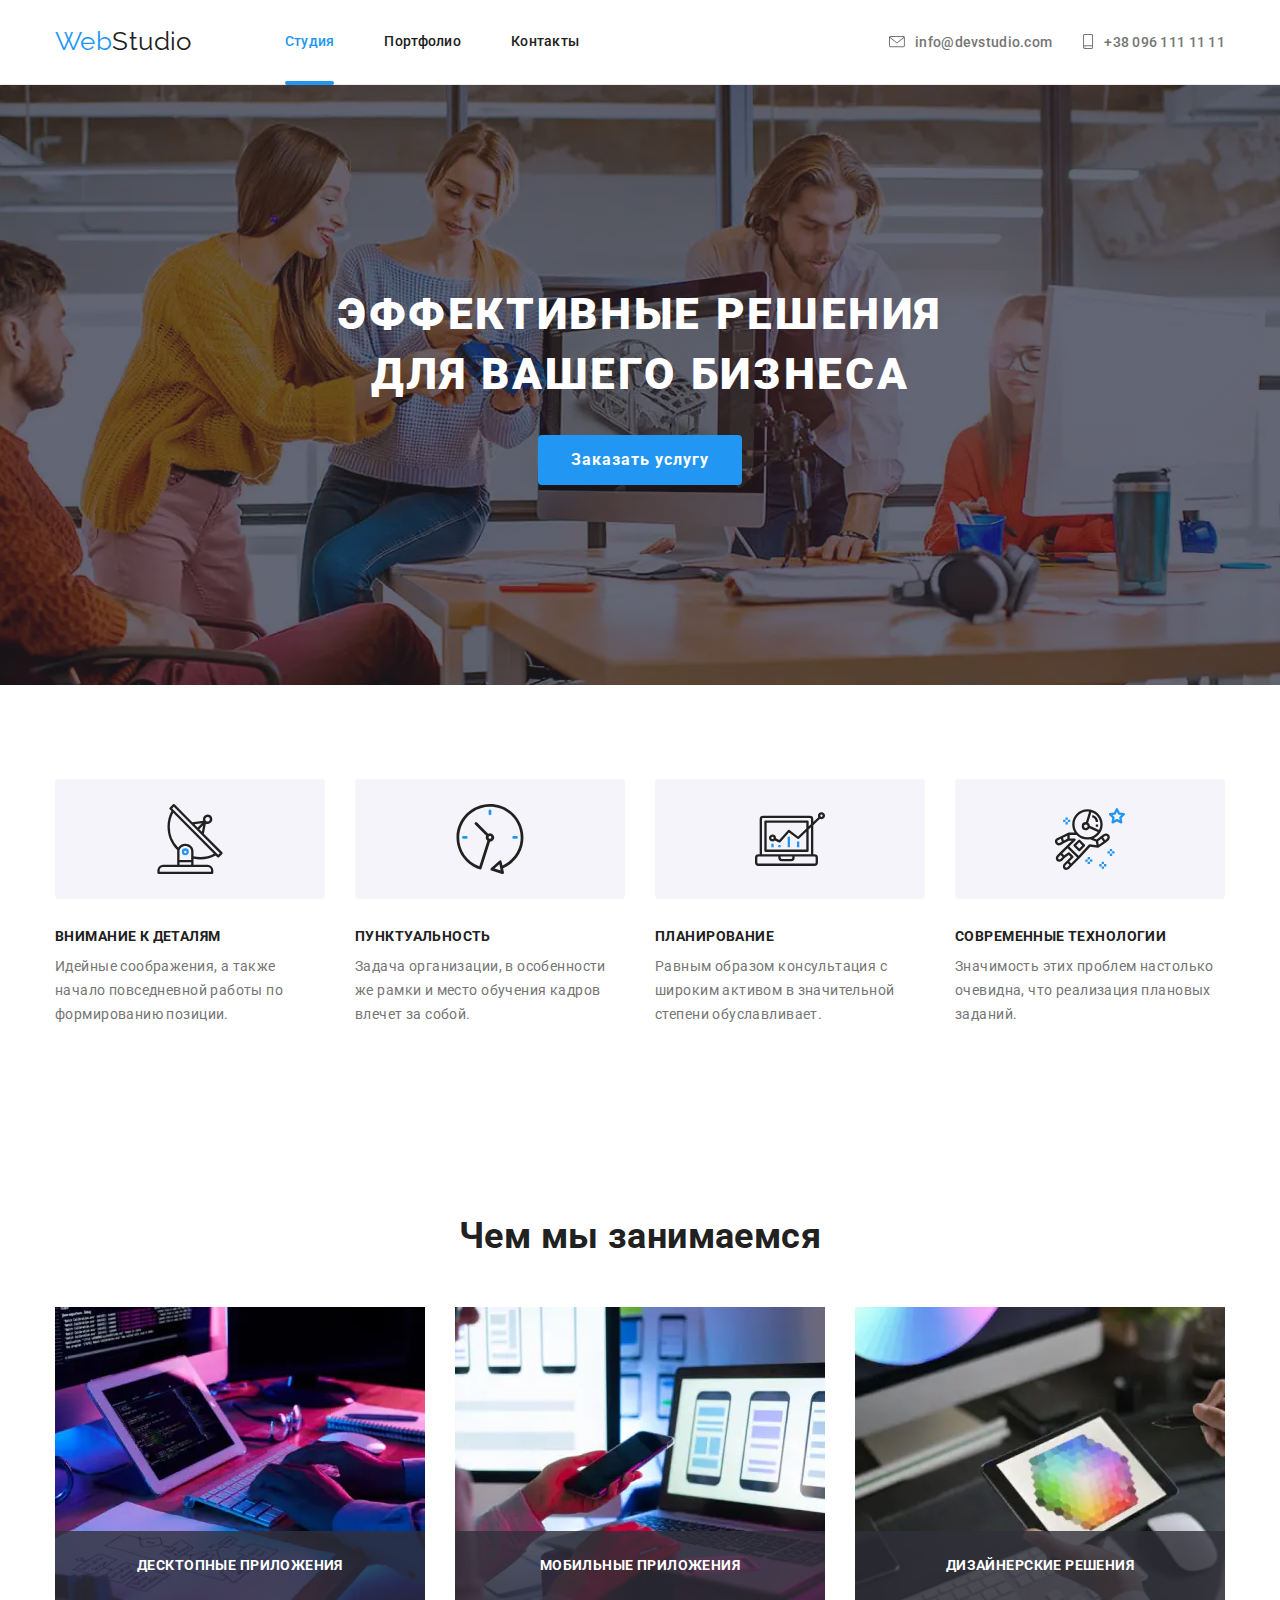
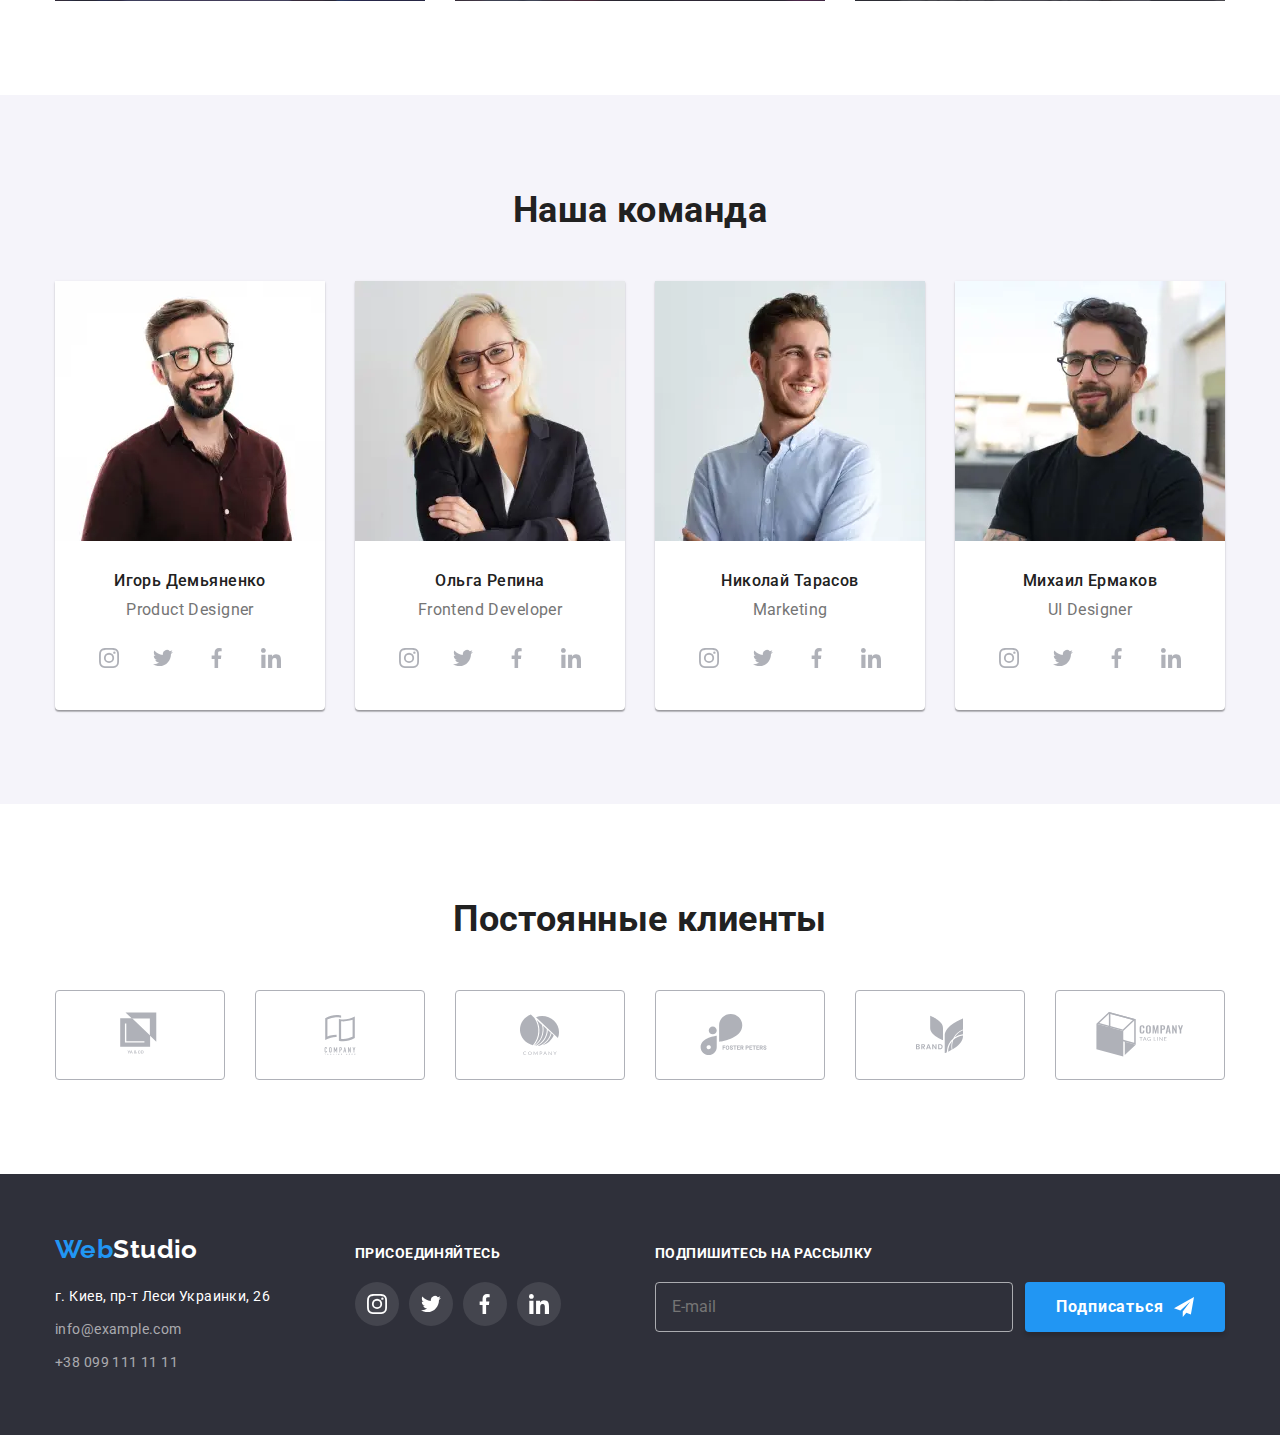
==== commit d9f30b7c: "правочки для доступности" ====
--- a/index.html
+++ b/index.html
@@ -352,7 +352,7 @@
           <h2 class="primary-title">Постоянные клиенты</h2>
           <ul class="clients-list">
             <li class="item">
-              <a href="" class="clients-link">
+              <a href="" class="clients-link" aria-label="сайт клиента" >
                 <svg width="44", height="49" class="clients-link-icon">
                   <use href="./images/svg/symbol-defs.svg#client1">
                   </use>
@@ -360,7 +360,7 @@
               </a>
             </li>
             <li class="item">
-              <a href="" class="clients-link">
+              <a href="" class="clients-link" aria-label="сайт клиента" >
                 <svg width="40", height="52" class="clients-link-icon">
                   <use href="./images/svg/symbol-defs.svg#client2">
                   </use>
@@ -368,7 +368,7 @@
               </a>
             </li>
             <li class="item">
-              <a href="" class="clients-link">
+              <a href="" class="clients-link" aria-label="сайт клиента" >
                 <svg width="41", height="42" class="clients-link-icon">
                   <use href="./images/svg/symbol-defs.svg#client3">
                   </use>
@@ -376,7 +376,7 @@
               </a>
             </li>
             <li class="item">
-              <a href="" class="clients-link">
+              <a href="" class="clients-link" aria-label="сайт клиента" >
                 <svg width="80", height="42" class="clients-link-icon">
                   <use href="./images/svg/symbol-defs.svg#client4">
                   </use>
@@ -384,7 +384,7 @@
               </a>
             </li>
             <li class="item">
-              <a href="" class="clients-link">
+              <a href="" class="clients-link" aria-label="сайт клиента" >
                 <svg width="59", height="47" class="clients-link-icon">
                   <use href="./images/svg/symbol-defs.svg#client5">
                   </use>
@@ -392,7 +392,7 @@
               </a>
             </li>
             <li class="item">
-              <a href="" class="clients-link">
+              <a href="" class="clients-link" aria-label="сайт клиента" >
                 <svg width="88", height="45" class="clients-link-icon">
                   <use href="./images/svg/symbol-defs.svg#client6">
                   </use>
@@ -455,7 +455,7 @@
         <div class="footer-mail">
           <b class="subtitle">Подпишитесь на рассылку</b>
           <form action="" class="form">
-            <input type="email" name="email" class="footer-input" placeholder="E-mail"/> 
+            <input type="email" name="email" class="footer-input" placeholder="E-mail" aria-label="форма подписки"/> 
             
             <button type="submit" class="primary-button submit-btn">
               Подписаться
@@ -511,8 +511,8 @@
         </label>
     
         <button type="submit" class="primary-button submit-btn">Отправить</button>
-        <button class="close-btn" data-modal-close>
-          <svg class="icon" width="11" height="11">
+        <button class="button-close" data-modal-close>
+          <svg class="icon" width="11" height="11" aria-label="закрыть модальное окно">
             <use href="./images/svg/symbol-defs.svg#close"></use>
           </svg>
         </button>
--- a/css/main.min.css
+++ b/css/main.min.css
@@ -1,2 +1,2 @@
-/*! normalize.css v8.0.1 | MIT License | github.com/necolas/normalize.css */html{line-height:1.15;-webkit-text-size-adjust:100%}body{margin:0}main{display:block}h1{font-size:2em;margin:0.67em 0}hr{-webkit-box-sizing:content-box;box-sizing:content-box;height:0;overflow:visible}pre{font-family:monospace, monospace;font-size:1em}a{background-color:transparent}abbr[title]{border-bottom:none;text-decoration:underline;-webkit-text-decoration:underline dotted;text-decoration:underline dotted}b,strong{font-weight:bolder}code,kbd,samp{font-family:monospace, monospace;font-size:1em}small{font-size:80%}sub,sup{font-size:75%;line-height:0;position:relative;vertical-align:baseline}sub{bottom:-0.25em}sup{top:-0.5em}img{border-style:none}button,input,optgroup,select,textarea{font-family:inherit;font-size:100%;line-height:1.15;margin:0}button,input{overflow:visible}button,select{text-transform:none}button,[type="button"],[type="reset"],[type="submit"]{-webkit-appearance:button}button::-moz-focus-inner,[type="button"]::-moz-focus-inner,[type="reset"]::-moz-focus-inner,[type="submit"]::-moz-focus-inner{border-style:none;padding:0}button:-moz-focusring,[type="button"]:-moz-focusring,[type="reset"]:-moz-focusring,[type="submit"]:-moz-focusring{outline:1px dotted ButtonText}fieldset{padding:0.35em 0.75em 0.625em}legend{-webkit-box-sizing:border-box;box-sizing:border-box;color:inherit;display:table;max-width:100%;padding:0;white-space:normal}progress{vertical-align:baseline}textarea{overflow:auto}[type="checkbox"],[type="radio"]{-webkit-box-sizing:border-box;box-sizing:border-box;padding:0}[type="number"]::-webkit-inner-spin-button,[type="number"]::-webkit-outer-spin-button{height:auto}[type="search"]{-webkit-appearance:textfield;outline-offset:-2px}[type="search"]::-webkit-search-decoration{-webkit-appearance:none}::-webkit-file-upload-button{-webkit-appearance:button;font:inherit}details{display:block}summary{display:list-item}template{display:none}[hidden]{display:none}html{-webkit-box-sizing:border-box;box-sizing:border-box}*,*::before,*::after{-webkit-box-sizing:inherit;box-sizing:inherit}body{color:#757575;background-color:#fff;font-family:Roboto, sans-serif;font-size:14px;letter-spacing:0.03em;margin:0}ul{list-style-type:none;padding:0;margin:0}a{text-decoration:none;display:block}img{display:block;max-width:100%;height:auto}.container{margin-left:auto;margin-right:auto;padding:0px 15px}@media screen and (min-width: 480px){.container{width:480px}}@media screen and (min-width: 768px){.container{width:768px}}@media screen and (min-width: 1200px){.container{width:1200px}}.section:not(:first-child){padding-top:60px;padding-bottom:60px}@media screen and (min-width: 1200px){.section:not(:first-child){padding-top:94px;padding-bottom:94px}}.primary-button{display:-webkit-box;display:-ms-flexbox;display:flex;-webkit-box-align:center;-ms-flex-align:center;align-items:center;-webkit-box-pack:center;-ms-flex-pack:center;justify-content:center;padding:10px 29px;min-width:200px;height:50px;color:#fff;background-color:#2196f3;font-family:inherit;font-size:16px;font-weight:700;line-height:1.87;letter-spacing:0.06em;border:1px solid transparent;border-radius:4px;cursor:pointer;-webkit-transition:color 250ms cubic-bezier(0.4, 0, 0.2, 1),background-color 250ms cubic-bezier(0.4, 0, 0.2, 1);transition:color 250ms cubic-bezier(0.4, 0, 0.2, 1),background-color 250ms cubic-bezier(0.4, 0, 0.2, 1)}.primary-button:hover,.primary-button:focus{color:#2196f3;background-color:#fff}.primary-title{margin-top:0;margin-bottom:30px;color:#212121;font-size:28px;font-weight:700;line-height:1.178;text-align:center}@media screen and (min-width: 1200px){.primary-title{margin-bottom:50px;font-size:36px}}.hidden{position:absolute !important;clip:rect(1px 1px 1px 1px);clip:rect(1px 1px 1px 1px);padding:0 !important;border:0 !important;height:0 !important;width:0 !important;overflow:hidden}.page-header{position:relative;z-index:99;background-color:#fff;border-bottom:1px solid #ececec}.navigation{display:-webkit-box;display:-ms-flexbox;display:flex;-webkit-box-pack:justify;-ms-flex-pack:justify;justify-content:space-between;-webkit-box-align:center;-ms-flex-align:center;align-items:center}.logo{display:block;padding-top:16px;padding-bottom:16px;color:#212121;font-family:Raleway,sans-serif;font-size:24px;line-height:1.16}.logo-part{color:#2196f3}@media screen and (min-width: 768px){.logo{padding-top:26px;padding-bottom:26px}}@media screen and (min-width: 1200px){.logo{font-size:26px;line-height:1.19}}@media screen and (max-width: 767px){.menu-container{position:absolute;top:100%;left:0;width:100%;padding:60px 10px;text-align:center;background-color:#fff;-webkit-box-shadow:0px 4px 8px rgba(0,0,0,0.04),0px 2px 4px rgba(0,0,0,0.08),0px 1px 3px rgba(0,0,0,0.16);box-shadow:0px 4px 8px rgba(0,0,0,0.04),0px 2px 4px rgba(0,0,0,0.08),0px 1px 3px rgba(0,0,0,0.16);visibility:hidden;z-index:-1;pointer-events:none;-webkit-transform:translateY(-100%);transform:translateY(-100%);-webkit-transition:visibility 300ms linear, -webkit-transform 200ms linear;transition:visibility 300ms linear, -webkit-transform 200ms linear;transition:transform 200ms linear, visibility 300ms linear;transition:transform 200ms linear, visibility 300ms linear, -webkit-transform 200ms linear}.menu-container.is-open{-webkit-transform:translateY(0);transform:translateY(0);visibility:visible;pointer-events:initial}}@media screen and (min-width: 768px){.menu-container{display:-webkit-box;display:-ms-flexbox;display:flex;-webkit-box-align:center;-ms-flex-align:center;align-items:center;-webkit-box-flex:1;-ms-flex-positive:1;flex-grow:1}}@media screen and (max-width: 767px){.nav-list{margin-bottom:60px;margin-left:auto;margin-right:auto}.nav-list li+li{margin-top:40px}}@media screen and (min-width: 768px){.nav-list{display:-webkit-box;display:-ms-flexbox;display:flex;-webkit-box-align:center;-ms-flex-align:center;align-items:center;margin-left:auto;margin-right:auto}.nav-list li+li{margin-left:50px}}@media screen and (min-width: 1200px){.nav-list{margin-left:93px}}.nav-link{position:relative;display:inline-block;font-size:18px;font-weight:500;line-height:1.17;letter-spacing:0.02em;color:#212121}.nav-link:hover,.nav-link:focus,.nav-link.current{color:#2196f3}.nav-link.current::after{position:absolute;bottom:-8px;content:"";display:block;width:100%;height:4px;border-radius:2px;background-color:#2196f3}@media screen and (min-width: 768px){.nav-link{padding:32px 0px;font-size:14px;line-height:1.42}.nav-link.current::after{bottom:-1px}}@media screen and (max-width: 1199px){.contacts li+li{margin-top:10px}}@media screen and (max-width: 767px){.contacts li+li{margin-top:16px}}@media screen and (min-width: 1200px){.contacts{display:-webkit-box;display:-ms-flexbox;display:flex;text-align:center}.contacts li+li{margin-left:30px}}.contacts-link{display:-webkit-inline-box;display:-ms-inline-flexbox;display:inline-flex;-webkit-box-align:baseline;-ms-flex-align:baseline;align-items:baseline;color:#757575;font-weight:500;line-height:1.17;letter-spacing:0.02em;font-size:18px}.contacts-link:hover,.contacts-link:focus{color:#2196f3}.contacts-link p{margin:0}.contacts-link .icon{display:inline-block;margin-right:10px;fill:currentColor}@media screen and (min-width: 768px){.contacts-link{display:-webkit-box;display:-ms-flexbox;display:flex;-webkit-box-align:center;-ms-flex-align:center;align-items:center;font-size:12px}}@media screen and (min-width: 1200px){.contacts-link{font-size:14px}}.icon-envelope{width:16px;height:12px}@media screen and (min-width: 768px) and (max-width: 1199px){.icon-envelope{width:14px;height:10px}}.icon-phone{width:12px;height:15px}@media screen and (min-width: 768px) and (max-width: 1199px){.icon-phone{width:10px;height:14px}}@media screen and (max-width: 767px){.menu-btn{display:-webkit-inline-box;display:-ms-inline-flexbox;display:inline-flex;padding:0;color:#212121;background-color:#fff;background-origin:border-box;border:none}.menu-btn:hover,.menu-btn:focus{color:#2196f3}.menu-btn .open-icon{display:block}.menu-btn .close-icon{display:none}.menu-icon{fill:currentColor}.menu-btn.is-open .open-icon{display:none}.menu-btn.is-open .close-icon{display:block}}@media screen and (min-width: 768px){.menu-btn{display:none}}.hero{width:100%;height:400px;padding:118px 0px;background-color:#c4c4c4;background-position:center;background-repeat:no-repeat;background-size:cover}@media screen and (max-width: 767px){.hero{background-image:-webkit-gradient(linear, left top, right top, from(rgba(47,48,58,0.4)), to(rgba(47,48,58,0.4))),url(../images/hero-bg/header480.webp);background-image:linear-gradient(to right, rgba(47,48,58,0.4), rgba(47,48,58,0.4)),url(../images/hero-bg/header480.webp)}}@media screen and (max-width: 767px) and (min-device-pixel-ratio: 2), screen and (max-width: 767px) and (-webkit-min-device-pixel-ratio: 2), screen and (max-width: 767px) and (min-resolution: 192dpi), screen and (max-width: 767px) and (min-resolution: 2dppx){.hero{background-image:-webkit-gradient(linear, left top, right top, from(rgba(47,48,58,0.4)), to(rgba(47,48,58,0.4))),url(../images/hero-bg/header480-2x.jpg);background-image:linear-gradient(to right, rgba(47,48,58,0.4), rgba(47,48,58,0.4)),url(../images/hero-bg/header480-2x.jpg)}}@media screen and (min-width: 768px){.hero{background-image:-webkit-gradient(linear, left top, right top, from(rgba(47,48,58,0.4)), to(rgba(47,48,58,0.4))),url(../images/hero-bg/header768.jpg);background-image:linear-gradient(to right, rgba(47,48,58,0.4), rgba(47,48,58,0.4)),url(../images/hero-bg/header768.jpg)}}@media screen and (min-width: 768px) and (min-device-pixel-ratio: 2), screen and (min-width: 768px) and (-webkit-min-device-pixel-ratio: 2), screen and (min-width: 768px) and (min-resolution: 192dpi), screen and (min-width: 768px) and (min-resolution: 2dppx){.hero{background-image:-webkit-gradient(linear, left top, right top, from(rgba(47,48,58,0.4)), to(rgba(47,48,58,0.4))),url(../images/hero-bg/header768-2x.jpg);background-image:linear-gradient(to right, rgba(47,48,58,0.4), rgba(47,48,58,0.4)),url(../images/hero-bg/header768-2x.jpg)}}@media screen and (min-width: 1200px){.hero{max-width:1600px;height:600px;margin-left:auto;margin-right:auto;padding:200px 0px;background-image:-webkit-gradient(linear, left top, right top, from(rgba(47,48,58,0.4)), to(rgba(47,48,58,0.4))),url(../images/hero-bg/header1200.jpg);background-image:linear-gradient(to right, rgba(47,48,58,0.4), rgba(47,48,58,0.4)),url(../images/hero-bg/header1200.jpg)}}@media screen and (min-width: 1200px) and (min-device-pixel-ratio: 2), screen and (min-width: 1200px) and (-webkit-min-device-pixel-ratio: 2), screen and (min-width: 1200px) and (min-resolution: 192dpi), screen and (min-width: 1200px) and (min-resolution: 2dppx){.hero{background-image:-webkit-gradient(linear, left top, right top, from(rgba(47,48,58,0.4)), to(rgba(47,48,58,0.4))),url(../images/hero-bg/header1200-2x.jpg);background-image:linear-gradient(to right, rgba(47,48,58,0.4), rgba(47,48,58,0.4)),url(../images/hero-bg/header1200-2x.jpg)}}.hero-title{margin-left:auto;margin-right:auto;margin-top:0;margin-bottom:0;color:#fff;font-weight:900;letter-spacing:0.06em;text-transform:uppercase;text-align:center}@media screen and (max-width: 1199px){.hero-title{max-width:360px;font-size:26px;line-height:1.62}}@media screen and (min-width: 1200px){.hero-title{width:696px;font-size:44px;line-height:1.36}}.hero-btn{padding:0px 32px;margin-left:auto;margin-right:auto;margin-top:30px}.backdrop{z-index:120;position:fixed;top:0;left:0;width:100%;height:100%;background-color:rgba(0,0,0,0.2);opacity:1;-webkit-transform:scale(1);transform:scale(1);-webkit-transition:opacity 500ms cubic-bezier(0.4, 0, 0.2, 1);transition:opacity 500ms cubic-bezier(0.4, 0, 0.2, 1);overflow-y:scroll}.backdrop.is-hidden{opacity:0;pointer-events:none}body.modal-open{overflow:hidden}@media screen and (min-width: 1200px){.features-section{display:block;padding-bottom:0}}.features{margin-left:auto;margin-right:auto}@media screen and (min-width: 768px){.features{margin:-15px;display:-webkit-box;display:-ms-flexbox;display:flex;-ms-flex-wrap:wrap;flex-wrap:wrap}}.features .section-title{margin-top:30px;margin-bottom:10px;font-size:14px;font-weight:700;line-height:1.14;color:#212121;text-transform:uppercase}@media screen and (max-width: 767px){.features .section-title{text-align:center}}.features .list{width:100%;margin-left:auto;margin-right:auto}@media screen and (max-width: 767px){.features .list:last-child{margin-bottom:0}}@media screen and (min-width: 480px){.features .list{width:450px;margin-bottom:30px}}@media screen and (min-width: 768px){.features .list{width:calc(50% - 30px);margin:15px}}@media screen and (min-width: 768px) and (min-width: 1200px){.features .list{width:calc((100% - 120px) / 4)}}.features .list p{margin-top:0;margin-bottom:0;line-height:1.71}.features-logo{display:-webkit-box;display:-ms-flexbox;display:flex;-webkit-box-pack:center;-ms-flex-pack:center;justify-content:center;-webkit-box-align:center;-ms-flex-align:center;align-items:center;width:100%;height:120px;background-color:#f5f4fa;border-radius:4px}.features-logo .icon{width:70px;height:70px}@media screen and (max-width: 1199px){.actions-section{display:none}}.actions{display:-webkit-box;display:-ms-flexbox;display:flex;margin:-15px}.actions .list{position:relative;width:calc((100% - 90px) / 3);margin:15px}.actions .section-title{position:absolute;bottom:0;left:0;right:0;margin:0;padding:27px 0px;text-align:center;text-transform:uppercase;font-size:14px;font-weight:700;line-height:1.14;color:#fff;background-color:rgba(47,48,58,0.8)}.team-section{background-color:#f5f4fa}.team{text-align:center}@media screen and (min-width: 768px){.team{display:-webkit-box;display:-ms-flexbox;display:flex;-ms-flex-wrap:wrap;flex-wrap:wrap;margin:-15px}}.card{max-width:100%;background-color:#fff;-webkit-box-shadow:0px 1px 3px rgba(0,0,0,0.12),0px 1px 1px rgba(0,0,0,0.14),0px 2px 1px rgba(0,0,0,0.2);box-shadow:0px 1px 3px rgba(0,0,0,0.12),0px 1px 1px rgba(0,0,0,0.14),0px 2px 1px rgba(0,0,0,0.2);border-radius:0px 0px 4px 4px}@media screen and (max-width: 767px){.card{margin-bottom:30px;width:450px}.card:last-child{margin-bottom:0}}@media screen and (min-width: 768px){.card{width:calc(50% - 30px);margin:15px}}@media screen and (min-width: 1200px){.card{max-width:calc(25% - 30px)}}.card-img{background-size:cover}@media screen and (max-width: 767px){.card-img{width:450px;height:460px}}@media screen and (min-width: 768px){.card-img{width:354px;height:374px}}@media screen and (min-width: 1200px){.card-img{width:270px;height:260px}}.card .title{margin-top:30px;margin-bottom:10px;color:#212121;font-weight:500;font-size:16px;line-height:1.19}.card p{margin-top:0;margin-bottom:0;font-size:16px;font-weight:400;line-height:1.19}.team-socials{display:-webkit-box;display:-ms-flexbox;display:flex;-webkit-box-pack:center;-ms-flex-pack:center;justify-content:center;margin-top:16px;margin-left:auto;margin-right:auto}@media screen and (min-width: 480px){.team-socials li+li{margin-left:10px}}.team-link{display:-webkit-box;display:-ms-flexbox;display:flex;-webkit-box-pack:center;-ms-flex-pack:center;justify-content:center;-webkit-box-align:center;-ms-flex-align:center;align-items:center;margin-bottom:24px;width:44px;height:44px;color:#afb1b8;border-radius:50%;-webkit-transition:color 250ms cubic-bezier(0.4, 0, 0.2, 1),background-color 250ms cubic-bezier(0.4, 0, 0.2, 1);transition:color 250ms cubic-bezier(0.4, 0, 0.2, 1),background-color 250ms cubic-bezier(0.4, 0, 0.2, 1)}.team-link:hover,.team-link:focus{color:#fff;background-color:#2196f3}.team-link-icon{width:20px;height:20px;fill:currentColor}.clients-list{display:block}@media screen and (min-width: 480px){.clients-list{display:-webkit-box;display:-ms-flexbox;display:flex;-ms-flex-wrap:wrap;flex-wrap:wrap;margin:-15px}}.clients-list li+li{margin-top:30px}.clients-list .item{height:90px}@media screen and (min-width: 480px){.clients-list .item{min-width:calc(50% - 30px);margin:15px}}@media screen and (min-width: 768px){.clients-list .item{min-width:calc((100% - 90px) / 3)}}@media screen and (min-width: 1200px){.clients-list .item{min-width:calc((100% - 180px) / 6)}}.clients-link{display:-webkit-box;display:-ms-flexbox;display:flex;-webkit-box-pack:center;-ms-flex-pack:center;justify-content:center;-webkit-box-align:center;-ms-flex-align:center;align-items:center;border:1px solid #afb1b8;border-radius:4px;-webkit-transition:color 250ms cubic-bezier(0.4, 0, 0.2, 1),border-color 250ms cubic-bezier(0.4, 0, 0.2, 1);transition:color 250ms cubic-bezier(0.4, 0, 0.2, 1),border-color 250ms cubic-bezier(0.4, 0, 0.2, 1);width:100%;height:100%;overflow:hidden;color:#afb1b8}.clients-link:hover,.clients-link:focus{color:#2196f3;border-color:#2196f3}.clients-link-icon{fill:currentColor}footer{padding-top:60px;padding-bottom:60px;color:#fff;background-color:#2f303a;font-size:14px;line-height:1.14;text-transform:uppercase;text-align:center}.footer-box{display:block}.footer-box .subtitle{font-weight:700}@media screen and (min-width: 768px){.footer-box{display:-webkit-box;display:-ms-flexbox;display:flex;-ms-flex-wrap:wrap;flex-wrap:wrap;-webkit-box-pack:justify;-ms-flex-pack:justify;justify-content:space-between;-webkit-box-align:baseline;-ms-flex-align:baseline;align-items:baseline}}@media screen and (min-width: 1200px){.footer-box{-ms-flex-wrap:nowrap;flex-wrap:nowrap;-webkit-box-align:baseline;-ms-flex-align:baseline;align-items:baseline}}.footer-address{margin-bottom:60px}.footer-address .logo{margin-top:0;margin-bottom:20px;color:#fff;font-family:Raleway,sans-serif;font-weight:700;font-size:24px;line-height:1.67;text-transform:none}@media screen and (min-width: 768px){.footer-address{width:calc(50-15px);margin-left:16px}}@media screen and (min-width: 1200px){.footer-address{width:calc(25% - 30px);margin-left:0;text-align:left;margin-bottom:0}}.address-container{font-style:normal;font-weight:400;font-size:14px;text-transform:none;line-height:1.71}.address-container .text{margin-top:0;margin-bottom:0}.address-container .text:not(:last-child){margin-bottom:8px}@media screen and (min-width: 1200px){.address-container .text:not(:last-child){margin-bottom:9px}}.footer-contacts{color:rgba(255,255,255,0.6)}@media screen and (min-width: 768px){.footer-socials{width:calc(50%-15px);margin-right:30px}}@media screen and (min-width: 1200px){.footer-socials{width:calc(25% - 30px)}}.socials-list{display:-webkit-box;display:-ms-flexbox;display:flex;-webkit-box-pack:center;-ms-flex-pack:center;justify-content:center;margin-top:20px;margin-bottom:60px}.socials-list .item:not(:last-child){margin-right:10px}.socials-list .link{display:-webkit-box;display:-ms-flexbox;display:flex;-webkit-box-pack:center;-ms-flex-pack:center;justify-content:center;-webkit-box-align:center;-ms-flex-align:center;align-items:center;width:44px;height:44px;border-radius:50%;color:#fff;background-color:rgba(255,255,255,0.1);-webkit-transition:background-color 250ms cubic-bezier(0.4, 0, 0.2, 1);transition:background-color 250ms cubic-bezier(0.4, 0, 0.2, 1)}.socials-list .link:hover,.socials-list .link:focus{background-color:#2196f3}.socials-list .link .icon{width:20px;height:20px;fill:currentColor}.footer-mail{display:block}@media screen and (max-width: 1199px){.footer-mail{width:100%}}@media screen and (min-width: 1200px){.footer-mail{text-align:left;width:calc(50% - 15px)}}.form{width:100%;margin-top:20px}@media screen and (max-width: 1199px){.form{max-width:450px;margin-left:auto;margin-right:auto}}@media screen and (min-width: 1200px){.form{display:-webkit-box;display:-ms-flexbox;display:flex;-webkit-box-pack:justify;-ms-flex-pack:justify;justify-content:space-between}.form .submit-btn{margin-right:0}}.footer-input{width:100%;height:50px;padding-left:16px;margin-bottom:20px;font-size:16px;font-weight:400;line-height:1.25;text-transform:none;background-color:transparent;color:rgba(255,255,255,0.6);border:1px solid rgba(255,255,255,0.6);border-radius:4px}.footer-input:focus{border-color:#2196f3;outline:none}@media screen and (min-width: 1200px){.footer-input{max-width:358px;margin-bottom:0}}.button-icon{width:20px;height:20px;margin-left:10px;fill:currentColor}.backdrop{z-index:120;position:fixed;top:0;left:0;width:100%;height:100%;background-color:rgba(0,0,0,0.2);opacity:1;-webkit-transform:scale(1);transform:scale(1);-webkit-transition:opacity 500ms cubic-bezier(0.4, 0, 0.2, 1);transition:opacity 500ms cubic-bezier(0.4, 0, 0.2, 1);overflow-y:scroll}.backdrop.is-hidden{opacity:0;pointer-events:none}body.modal-open{overflow:hidden}.modal{margin:15px;-webkit-transform:scale(1);transform:scale(1);padding:40px;background:#fff;-webkit-box-shadow:0px 1px 3px rgba(0,0,0,0.12),0px 1px 1px rgba(0,0,0,0.14),0px 2px 1px rgba(0,0,0,0.2);box-shadow:0px 1px 3px rgba(0,0,0,0.12),0px 1px 1px rgba(0,0,0,0.14),0px 2px 1px rgba(0,0,0,0.2);border-radius:4px;-webkit-transition:-webkit-transform 500ms cubic-bezier(0.4, 0, 0.2, 1);transition:-webkit-transform 500ms cubic-bezier(0.4, 0, 0.2, 1);transition:transform 500ms cubic-bezier(0.4, 0, 0.2, 1);transition:transform 500ms cubic-bezier(0.4, 0, 0.2, 1), -webkit-transform 500ms cubic-bezier(0.4, 0, 0.2, 1);max-width:100%}.backdrop.is-hidden .modal{-webkit-transform:scale(1.25);transform:scale(1.25)}@media screen and (min-width: 480px){.modal{width:450px;position:absolute;top:50%;left:50%;margin:0;-webkit-transform:translate(-50%, -50%) scale(1);transform:translate(-50%, -50%) scale(1);-webkit-transition:-webkit-transform 500ms cubic-bezier(0.4, 0, 0.2, 1);transition:-webkit-transform 500ms cubic-bezier(0.4, 0, 0.2, 1);transition:transform 500ms cubic-bezier(0.4, 0, 0.2, 1);transition:transform 500ms cubic-bezier(0.4, 0, 0.2, 1), -webkit-transform 500ms cubic-bezier(0.4, 0, 0.2, 1)}.backdrop.is-hidden .modal{-webkit-transform:translate(-50%, -50%) scale(1.25);transform:translate(-50%, -50%) scale(1.25)}}@media screen and (min-width: 1200px){.modal{width:528px}}.modal-title{display:block;margin-bottom:12px;color:#212121;font-size:20px;font-weight:700;line-height:1.5;text-align:center}@media screen and (min-width: 1200px){.modal-title{line-height:1.15}}.form-field{display:block;width:100%;margin-top:10px}.form-field:nth-child(2){margin-top:0}.label{display:block;margin-bottom:4px;font-size:12px;font-weight:400;line-height:1.17;letter-spacing:0.01em}.form-input{display:block;padding-left:35px;width:100%;height:40px;border:1px solid rgba(33,33,33,0.2);border-radius:4px}.form-input:focus{border-color:#2196f3;outline:none}.input-field{position:relative;color:#212121}.input-field:focus-within{color:#2196f3}.input-field .icon{position:absolute;top:50%;left:12px;-webkit-transform:translateY(-50%);transform:translateY(-50%);width:18px;height:18px;fill:currentColor}.comment-field{margin-bottom:20px}.comment-field textarea{display:block;height:120px;padding:10px;resize:none;padding-left:16px;width:100%;border:1px solid rgba(33,33,33,0.2);border-radius:4px}.comment-field textarea:focus{border-color:#2196f3;outline:none}.comment-field textarea::-webkit-input-placeholder{font-size:12px;line-height:1.14;letter-spacing:0.01em;color:rgba(117,117,117,0.5)}.comment-field textarea:-ms-input-placeholder{font-size:12px;line-height:1.14;letter-spacing:0.01em;color:rgba(117,117,117,0.5)}.comment-field textarea::-ms-input-placeholder{font-size:12px;line-height:1.14;letter-spacing:0.01em;color:rgba(117,117,117,0.5)}.comment-field textarea::placeholder{font-size:12px;line-height:1.14;letter-spacing:0.01em;color:rgba(117,117,117,0.5)}.policy{display:inline-block;margin-bottom:30px}.policy a{display:inline;color:#2196f3;text-decoration:underline}.checkbox{-webkit-appearance:none;-moz-appearance:none;appearance:none;position:absolute}.checkbox:checked ~ .agreement::before{background-color:#2196f3;background-image:url(../images/svg/check.svg);background-size:contain;border-color:#2196f3;background-origin:border-box}.agreement{width:100%;font-weight:400;font-size:12px;line-height:1.17}@media screen and (min-width: 1200px){.agreement{font-size:14px;line-height:1.71;padding-left:14px}}.agreement::before{content:"";display:inline-block;width:16px;height:15px;margin-right:8px;vertical-align:text-top;background-color:#fff;border:2px solid #212121;border-radius:2px;-webkit-transition:background-color 250ms cubic-bezier(0.4, 0, 0.2, 1),border-color 250ms cubic-bezier(0.4, 0, 0.2, 1);transition:background-color 250ms cubic-bezier(0.4, 0, 0.2, 1),border-color 250ms cubic-bezier(0.4, 0, 0.2, 1)}.submit-btn{margin-right:auto;margin-left:auto;-webkit-box-shadow:0px 4px 4px rgba(0,0,0,0.15);box-shadow:0px 4px 4px rgba(0,0,0,0.15)}.submit-btn:hover,.submit-btn:focus{color:#fff;background-color:#188ce8}.close-btn{position:absolute;top:8px;right:8px;display:-webkit-box;display:-ms-flexbox;display:flex;-webkit-box-pack:center;-ms-flex-pack:center;justify-content:center;-webkit-box-align:center;-ms-flex-align:center;align-items:center;width:30px;height:30px;background:#fff;color:#212121;border:1px solid rgba(0,0,0,0.1);border-radius:50%;-webkit-transition:color 250ms cubic-bezier(0.4, 0, 0.2, 1);transition:color 250ms cubic-bezier(0.4, 0, 0.2, 1)}.close-btn:hover,.close-btn:focus{color:#2196f3;outline:none}.close-btn .icon{fill:currentColor}
+/*! normalize.css v8.0.1 | MIT License | github.com/necolas/normalize.css */html{line-height:1.15;-webkit-text-size-adjust:100%}body{margin:0}main{display:block}h1{font-size:2em;margin:0.67em 0}hr{-webkit-box-sizing:content-box;box-sizing:content-box;height:0;overflow:visible}pre{font-family:monospace, monospace;font-size:1em}a{background-color:transparent}abbr[title]{border-bottom:none;text-decoration:underline;-webkit-text-decoration:underline dotted;text-decoration:underline dotted}b,strong{font-weight:bolder}code,kbd,samp{font-family:monospace, monospace;font-size:1em}small{font-size:80%}sub,sup{font-size:75%;line-height:0;position:relative;vertical-align:baseline}sub{bottom:-0.25em}sup{top:-0.5em}img{border-style:none}button,input,optgroup,select,textarea{font-family:inherit;font-size:100%;line-height:1.15;margin:0}button,input{overflow:visible}button,select{text-transform:none}button,[type="button"],[type="reset"],[type="submit"]{-webkit-appearance:button}button::-moz-focus-inner,[type="button"]::-moz-focus-inner,[type="reset"]::-moz-focus-inner,[type="submit"]::-moz-focus-inner{border-style:none;padding:0}button:-moz-focusring,[type="button"]:-moz-focusring,[type="reset"]:-moz-focusring,[type="submit"]:-moz-focusring{outline:1px dotted ButtonText}fieldset{padding:0.35em 0.75em 0.625em}legend{-webkit-box-sizing:border-box;box-sizing:border-box;color:inherit;display:table;max-width:100%;padding:0;white-space:normal}progress{vertical-align:baseline}textarea{overflow:auto}[type="checkbox"],[type="radio"]{-webkit-box-sizing:border-box;box-sizing:border-box;padding:0}[type="number"]::-webkit-inner-spin-button,[type="number"]::-webkit-outer-spin-button{height:auto}[type="search"]{-webkit-appearance:textfield;outline-offset:-2px}[type="search"]::-webkit-search-decoration{-webkit-appearance:none}::-webkit-file-upload-button{-webkit-appearance:button;font:inherit}details{display:block}summary{display:list-item}template{display:none}[hidden]{display:none}html{-webkit-box-sizing:border-box;box-sizing:border-box}*,*::before,*::after{-webkit-box-sizing:inherit;box-sizing:inherit}body{color:#757575;background-color:#fff;font-family:Roboto, sans-serif;font-size:14px;letter-spacing:0.03em;margin:0}ul{list-style-type:none;padding:0;margin:0}a{text-decoration:none;display:block}img{display:block;max-width:100%;height:auto}.container{margin-left:auto;margin-right:auto;padding:0px 15px}@media screen and (min-width: 480px){.container{width:480px}}@media screen and (min-width: 768px){.container{width:768px}}@media screen and (min-width: 1200px){.container{width:1200px}}.section:not(:first-child){padding-top:60px;padding-bottom:60px}@media screen and (min-width: 1200px){.section:not(:first-child){padding-top:94px;padding-bottom:94px}}.primary-button{display:-webkit-box;display:-ms-flexbox;display:flex;-webkit-box-align:center;-ms-flex-align:center;align-items:center;-webkit-box-pack:center;-ms-flex-pack:center;justify-content:center;padding:10px 29px;min-width:200px;height:50px;color:#fff;background-color:#2196f3;font-family:inherit;font-size:16px;font-weight:700;line-height:1.87;letter-spacing:0.06em;border:1px solid transparent;border-radius:4px;cursor:pointer;-webkit-transition:color 250ms cubic-bezier(0.4, 0, 0.2, 1),background-color 250ms cubic-bezier(0.4, 0, 0.2, 1);transition:color 250ms cubic-bezier(0.4, 0, 0.2, 1),background-color 250ms cubic-bezier(0.4, 0, 0.2, 1)}.primary-button:hover,.primary-button:focus{color:#2196f3;background-color:#fff}.primary-title{margin-top:0;margin-bottom:30px;color:#212121;font-size:28px;font-weight:700;line-height:1.178;text-align:center}@media screen and (min-width: 1200px){.primary-title{margin-bottom:50px;font-size:36px}}.hidden{position:absolute !important;clip:rect(1px 1px 1px 1px);clip:rect(1px 1px 1px 1px);padding:0 !important;border:0 !important;height:0 !important;width:0 !important;overflow:hidden}.page-header{position:relative;z-index:99;background-color:#fff;border-bottom:1px solid #ececec}.navigation{display:-webkit-box;display:-ms-flexbox;display:flex;-webkit-box-pack:justify;-ms-flex-pack:justify;justify-content:space-between;-webkit-box-align:center;-ms-flex-align:center;align-items:center}.logo{display:block;padding-top:16px;padding-bottom:16px;color:#212121;font-family:Raleway,sans-serif;font-size:24px;line-height:1.16}.logo-part{color:#2196f3}@media screen and (min-width: 768px){.logo{padding-top:26px;padding-bottom:26px}}@media screen and (min-width: 1200px){.logo{font-size:26px;line-height:1.19}}@media screen and (max-width: 767px){.menu-container{position:absolute;top:100%;left:0;width:100%;padding:60px 10px;text-align:center;background-color:#fff;-webkit-box-shadow:0px 4px 8px rgba(0,0,0,0.04),0px 2px 4px rgba(0,0,0,0.08),0px 1px 3px rgba(0,0,0,0.16);box-shadow:0px 4px 8px rgba(0,0,0,0.04),0px 2px 4px rgba(0,0,0,0.08),0px 1px 3px rgba(0,0,0,0.16);visibility:hidden;z-index:-1;pointer-events:none;-webkit-transform:translateY(-100%);transform:translateY(-100%);-webkit-transition:visibility 300ms linear, -webkit-transform 200ms linear;transition:visibility 300ms linear, -webkit-transform 200ms linear;transition:transform 200ms linear, visibility 300ms linear;transition:transform 200ms linear, visibility 300ms linear, -webkit-transform 200ms linear}.menu-container.is-open{-webkit-transform:translateY(0);transform:translateY(0);visibility:visible;pointer-events:initial}}@media screen and (min-width: 768px){.menu-container{display:-webkit-box;display:-ms-flexbox;display:flex;-webkit-box-align:center;-ms-flex-align:center;align-items:center;-webkit-box-flex:1;-ms-flex-positive:1;flex-grow:1}}@media screen and (max-width: 767px){.nav-list{margin-bottom:60px;margin-left:auto;margin-right:auto}.nav-list li+li{margin-top:40px}}@media screen and (min-width: 768px){.nav-list{display:-webkit-box;display:-ms-flexbox;display:flex;-webkit-box-align:center;-ms-flex-align:center;align-items:center;margin-left:auto;margin-right:auto}.nav-list li+li{margin-left:50px}}@media screen and (min-width: 1200px){.nav-list{margin-left:93px}}.nav-link{position:relative;display:inline-block;font-size:18px;font-weight:500;line-height:1.17;letter-spacing:0.02em;color:#212121}.nav-link:hover,.nav-link:focus,.nav-link.current{color:#2196f3}.nav-link.current::after{position:absolute;bottom:-8px;content:"";display:block;width:100%;height:4px;border-radius:2px;background-color:#2196f3}@media screen and (min-width: 768px){.nav-link{padding:32px 0px;font-size:14px;line-height:1.42}.nav-link.current::after{bottom:-1px}}@media screen and (max-width: 1199px){.contacts li+li{margin-top:10px}}@media screen and (max-width: 767px){.contacts li+li{margin-top:16px}}@media screen and (min-width: 1200px){.contacts{display:-webkit-box;display:-ms-flexbox;display:flex;text-align:center}.contacts li+li{margin-left:30px}}.contacts-link{display:-webkit-inline-box;display:-ms-inline-flexbox;display:inline-flex;-webkit-box-align:baseline;-ms-flex-align:baseline;align-items:baseline;color:#757575;font-weight:500;line-height:1.17;letter-spacing:0.02em;font-size:18px}.contacts-link:hover,.contacts-link:focus{color:#2196f3}.contacts-link p{margin:0}.contacts-link .icon{display:inline-block;margin-right:10px;fill:currentColor}@media screen and (min-width: 768px){.contacts-link{display:-webkit-box;display:-ms-flexbox;display:flex;-webkit-box-align:center;-ms-flex-align:center;align-items:center;font-size:12px}}@media screen and (min-width: 1200px){.contacts-link{font-size:14px}}.icon-envelope{width:16px;height:12px}@media screen and (min-width: 768px) and (max-width: 1199px){.icon-envelope{width:14px;height:10px}}.icon-phone{width:12px;height:15px}@media screen and (min-width: 768px) and (max-width: 1199px){.icon-phone{width:10px;height:14px}}@media screen and (max-width: 767px){.menu-btn{display:-webkit-inline-box;display:-ms-inline-flexbox;display:inline-flex;padding:0;color:#212121;background-color:#fff;background-origin:border-box;border:none}.menu-btn:hover,.menu-btn:focus{color:#2196f3}.menu-btn .open-icon{display:block}.menu-btn .close-icon{display:none}.menu-icon{fill:currentColor}.menu-btn.is-open .open-icon{display:none}.menu-btn.is-open .close-icon{display:block}}@media screen and (min-width: 768px){.menu-btn{display:none}}.hero{width:100%;height:400px;padding:118px 0px;background-color:#c4c4c4;background-position:center;background-repeat:no-repeat;background-size:cover}@media screen and (max-width: 767px){.hero{background-image:-webkit-gradient(linear, left top, right top, from(rgba(47,48,58,0.4)), to(rgba(47,48,58,0.4))),url(../images/hero-bg/header480.webp);background-image:linear-gradient(to right, rgba(47,48,58,0.4), rgba(47,48,58,0.4)),url(../images/hero-bg/header480.webp)}}@media screen and (max-width: 767px) and (min-device-pixel-ratio: 2), screen and (max-width: 767px) and (-webkit-min-device-pixel-ratio: 2), screen and (max-width: 767px) and (min-resolution: 192dpi), screen and (max-width: 767px) and (min-resolution: 2dppx){.hero{background-image:-webkit-gradient(linear, left top, right top, from(rgba(47,48,58,0.4)), to(rgba(47,48,58,0.4))),url(../images/hero-bg/header480-2x.webp);background-image:linear-gradient(to right, rgba(47,48,58,0.4), rgba(47,48,58,0.4)),url(../images/hero-bg/header480-2x.webp)}}@media screen and (min-width: 768px){.hero{background-image:-webkit-gradient(linear, left top, right top, from(rgba(47,48,58,0.4)), to(rgba(47,48,58,0.4))),url(../images/hero-bg/header768.webp);background-image:linear-gradient(to right, rgba(47,48,58,0.4), rgba(47,48,58,0.4)),url(../images/hero-bg/header768.webp)}}@media screen and (min-width: 768px) and (min-device-pixel-ratio: 2), screen and (min-width: 768px) and (-webkit-min-device-pixel-ratio: 2), screen and (min-width: 768px) and (min-resolution: 192dpi), screen and (min-width: 768px) and (min-resolution: 2dppx){.hero{background-image:-webkit-gradient(linear, left top, right top, from(rgba(47,48,58,0.4)), to(rgba(47,48,58,0.4))),url(../images/hero-bg/header768-2x.webp);background-image:linear-gradient(to right, rgba(47,48,58,0.4), rgba(47,48,58,0.4)),url(../images/hero-bg/header768-2x.webp)}}@media screen and (min-width: 1200px){.hero{max-width:1600px;height:600px;margin-left:auto;margin-right:auto;padding:200px 0px;background-image:-webkit-gradient(linear, left top, right top, from(rgba(47,48,58,0.4)), to(rgba(47,48,58,0.4))),url(../images/hero-bg/header1200.webp);background-image:linear-gradient(to right, rgba(47,48,58,0.4), rgba(47,48,58,0.4)),url(../images/hero-bg/header1200.webp)}}@media screen and (min-width: 1200px) and (min-device-pixel-ratio: 2), screen and (min-width: 1200px) and (-webkit-min-device-pixel-ratio: 2), screen and (min-width: 1200px) and (min-resolution: 192dpi), screen and (min-width: 1200px) and (min-resolution: 2dppx){.hero{background-image:-webkit-gradient(linear, left top, right top, from(rgba(47,48,58,0.4)), to(rgba(47,48,58,0.4))),url(../images/hero-bg/header1200-2x.webp);background-image:linear-gradient(to right, rgba(47,48,58,0.4), rgba(47,48,58,0.4)),url(../images/hero-bg/header1200-2x.webp)}}.hero-title{margin-left:auto;margin-right:auto;margin-top:0;margin-bottom:0;color:#fff;font-weight:900;letter-spacing:0.06em;text-transform:uppercase;text-align:center}@media screen and (max-width: 1199px){.hero-title{max-width:360px;font-size:26px;line-height:1.62}}@media screen and (min-width: 1200px){.hero-title{width:696px;font-size:44px;line-height:1.36}}.hero-btn{padding:0px 32px;margin-left:auto;margin-right:auto;margin-top:30px}.backdrop{z-index:120;position:fixed;top:0;left:0;width:100%;height:100%;background-color:rgba(0,0,0,0.2);opacity:1;-webkit-transform:scale(1);transform:scale(1);-webkit-transition:opacity 500ms cubic-bezier(0.4, 0, 0.2, 1);transition:opacity 500ms cubic-bezier(0.4, 0, 0.2, 1);overflow-y:scroll}.backdrop.is-hidden{opacity:0;pointer-events:none}body.modal-open{overflow:hidden}@media screen and (min-width: 1200px){.features-section{display:block;padding-bottom:0}}.features{margin-left:auto;margin-right:auto}@media screen and (min-width: 768px){.features{margin:-15px;display:-webkit-box;display:-ms-flexbox;display:flex;-ms-flex-wrap:wrap;flex-wrap:wrap}}.features .section-title{margin-top:30px;margin-bottom:10px;font-size:14px;font-weight:700;line-height:1.14;color:#212121;text-transform:uppercase}@media screen and (max-width: 767px){.features .section-title{text-align:center}}.features .list{width:100%;margin-left:auto;margin-right:auto}@media screen and (max-width: 767px){.features .list:last-child{margin-bottom:0}}@media screen and (min-width: 480px){.features .list{width:450px;margin-bottom:30px}}@media screen and (min-width: 768px){.features .list{width:calc(50% - 30px);margin:15px}}@media screen and (min-width: 768px) and (min-width: 1200px){.features .list{width:calc((100% - 120px) / 4)}}.features .list p{margin-top:0;margin-bottom:0;line-height:1.71}.features-logo{display:-webkit-box;display:-ms-flexbox;display:flex;-webkit-box-pack:center;-ms-flex-pack:center;justify-content:center;-webkit-box-align:center;-ms-flex-align:center;align-items:center;width:100%;height:120px;background-color:#f5f4fa;border-radius:4px}.features-logo .icon{width:70px;height:70px}@media screen and (max-width: 1199px){.actions-section{display:none}}.actions{display:-webkit-box;display:-ms-flexbox;display:flex;margin:-15px}.actions .list{position:relative;width:calc((100% - 90px) / 3);margin:15px}.actions .section-title{position:absolute;bottom:0;left:0;right:0;margin:0;padding:27px 0px;text-align:center;text-transform:uppercase;font-size:14px;font-weight:700;line-height:1.14;color:#fff;background-color:rgba(47,48,58,0.8)}.team-section{background-color:#f5f4fa}.team{text-align:center}@media screen and (min-width: 768px){.team{display:-webkit-box;display:-ms-flexbox;display:flex;-ms-flex-wrap:wrap;flex-wrap:wrap;margin:-15px}}.card{max-width:100%;background-color:#fff;-webkit-box-shadow:0px 1px 3px rgba(0,0,0,0.12),0px 1px 1px rgba(0,0,0,0.14),0px 2px 1px rgba(0,0,0,0.2);box-shadow:0px 1px 3px rgba(0,0,0,0.12),0px 1px 1px rgba(0,0,0,0.14),0px 2px 1px rgba(0,0,0,0.2);border-radius:0px 0px 4px 4px}@media screen and (max-width: 767px){.card{margin-bottom:30px;width:450px}.card:last-child{margin-bottom:0}}@media screen and (min-width: 768px){.card{width:calc(50% - 30px);margin:15px}}@media screen and (min-width: 1200px){.card{max-width:calc(25% - 30px)}}.card-img{background-size:cover}@media screen and (max-width: 767px){.card-img{width:450px;height:460px}}@media screen and (min-width: 768px){.card-img{width:354px;height:374px}}@media screen and (min-width: 1200px){.card-img{width:270px;height:260px}}.card .title{margin-top:30px;margin-bottom:10px;color:#212121;font-weight:500;font-size:16px;line-height:1.19}.card p{margin-top:0;margin-bottom:0;font-size:16px;font-weight:400;line-height:1.19}.team-socials{display:-webkit-box;display:-ms-flexbox;display:flex;-webkit-box-pack:center;-ms-flex-pack:center;justify-content:center;margin-top:16px;margin-left:auto;margin-right:auto}@media screen and (min-width: 480px){.team-socials li+li{margin-left:10px}}.team-link{display:-webkit-box;display:-ms-flexbox;display:flex;-webkit-box-pack:center;-ms-flex-pack:center;justify-content:center;-webkit-box-align:center;-ms-flex-align:center;align-items:center;margin-bottom:24px;width:44px;height:44px;color:#afb1b8;border-radius:50%;-webkit-transition:color 250ms cubic-bezier(0.4, 0, 0.2, 1),background-color 250ms cubic-bezier(0.4, 0, 0.2, 1);transition:color 250ms cubic-bezier(0.4, 0, 0.2, 1),background-color 250ms cubic-bezier(0.4, 0, 0.2, 1)}.team-link:hover,.team-link:focus{color:#fff;background-color:#2196f3}.team-link-icon{width:20px;height:20px;fill:currentColor}@media screen and (min-width: 1200px){.team-link{margin-bottom:30px}}.clients-list{display:block}@media screen and (max-width: 479px){.clients-list li+li{margin-top:30px}}@media screen and (min-width: 480px){.clients-list{display:-webkit-box;display:-ms-flexbox;display:flex;-ms-flex-wrap:wrap;flex-wrap:wrap;margin:-15px}}.clients-list .item{height:90px}@media screen and (min-width: 480px){.clients-list .item{min-width:calc(50% - 30px);margin:15px}}@media screen and (min-width: 768px){.clients-list .item{min-width:calc((100% - 90px) / 3)}}@media screen and (min-width: 1200px){.clients-list .item{min-width:calc((100% - 180px) / 6)}}.clients-link{display:-webkit-box;display:-ms-flexbox;display:flex;-webkit-box-pack:center;-ms-flex-pack:center;justify-content:center;-webkit-box-align:center;-ms-flex-align:center;align-items:center;border:1px solid #afb1b8;border-radius:4px;-webkit-transition:color 250ms cubic-bezier(0.4, 0, 0.2, 1),border-color 250ms cubic-bezier(0.4, 0, 0.2, 1);transition:color 250ms cubic-bezier(0.4, 0, 0.2, 1),border-color 250ms cubic-bezier(0.4, 0, 0.2, 1);width:100%;height:100%;overflow:hidden;color:#afb1b8}.clients-link:hover,.clients-link:focus{color:#2196f3;border-color:#2196f3}.clients-link-icon{fill:currentColor}footer{padding-top:60px;padding-bottom:60px;color:#fff;background-color:#2f303a;font-size:14px;line-height:1.14;text-transform:uppercase;text-align:center}.footer-box{display:block}.footer-box .subtitle{font-weight:700}@media screen and (min-width: 768px){.footer-box{display:-webkit-box;display:-ms-flexbox;display:flex;-ms-flex-wrap:wrap;flex-wrap:wrap;-webkit-box-pack:center;-ms-flex-pack:center;justify-content:center;-webkit-box-align:baseline;-ms-flex-align:baseline;align-items:baseline}}@media screen and (min-width: 1200px){.footer-box{-webkit-box-pack:justify;-ms-flex-pack:justify;justify-content:space-between;-ms-flex-wrap:nowrap;flex-wrap:nowrap}}.footer-address{margin-bottom:60px}.footer-address .logo{padding:0;margin-top:0;margin-bottom:20px;color:#fff;font-family:Raleway,sans-serif;font-weight:700;font-size:24px;line-height:1.17;text-transform:none}@media screen and (min-width: 768px){.footer-address{width:calc(50%-15px);margin-right:165px}}@media screen and (min-width: 1200px){.footer-address{width:calc(25% - 30px);margin-right:0;text-align:left;margin-bottom:0}.footer-address .logo{font-size:26px;line-height:1.19}}.address-container{font-style:normal;font-weight:400;font-size:14px;text-transform:none;line-height:1.71}.address-container .text{margin-top:0;margin-bottom:8px}@media screen and (min-width: 1200px){.address-container .text{margin-bottom:9px}}.address-container .text:last-child{margin-bottom:0}.footer-contacts{color:rgba(255,255,255,0.6)}.footer-socials{margin-bottom:60px}@media screen and (min-width: 768px){.footer-socials{width:calc(50%-15px)}}@media screen and (min-width: 1200px){.footer-socials{margin-bottom:0;width:calc(25% - 30px);text-align:left}}.socials-list{display:-webkit-box;display:-ms-flexbox;display:flex;-webkit-box-pack:center;-ms-flex-pack:center;justify-content:center;margin-top:20px}@media screen and (min-width: 1200px){.socials-list{-webkit-box-pack:start;-ms-flex-pack:start;justify-content:flex-start}}.socials-list .item:not(:last-child){margin-right:10px}.socials-list .link{display:-webkit-box;display:-ms-flexbox;display:flex;-webkit-box-pack:center;-ms-flex-pack:center;justify-content:center;-webkit-box-align:center;-ms-flex-align:center;align-items:center;width:44px;height:44px;border-radius:50%;color:#fff;background-color:rgba(255,255,255,0.1);-webkit-transition:background-color 250ms cubic-bezier(0.4, 0, 0.2, 1);transition:background-color 250ms cubic-bezier(0.4, 0, 0.2, 1)}.socials-list .link:hover,.socials-list .link:focus{background-color:#2196f3}.socials-list .link .icon{width:20px;height:20px;fill:currentColor}.footer-mail{display:block}@media screen and (max-width: 1199px){.footer-mail{width:100%}}@media screen and (min-width: 1200px){.footer-mail{text-align:left;width:calc(50% - 15px)}}.form{width:100%;margin-top:20px}@media screen and (max-width: 1199px){.form{max-width:450px;margin-left:auto;margin-right:auto}}@media screen and (min-width: 1200px){.form{display:-webkit-box;display:-ms-flexbox;display:flex;-webkit-box-pack:justify;-ms-flex-pack:justify;justify-content:space-between}.form .submit-btn{margin-right:0}}.footer-input{width:100%;height:50px;padding-left:16px;margin-bottom:20px;font-size:16px;font-weight:400;line-height:1.25;text-transform:none;background-color:transparent;color:rgba(255,255,255,0.6);border:1px solid rgba(255,255,255,0.6);border-radius:4px}.footer-input:focus{border-color:#2196f3;outline:none}@media screen and (min-width: 1200px){.footer-input{max-width:358px;margin-bottom:0}}.button-icon{width:20px;height:20px;margin-left:10px;fill:currentColor}.backdrop{z-index:120;position:fixed;top:0;left:0;width:100%;height:100%;background-color:rgba(0,0,0,0.2);opacity:1;-webkit-transform:scale(1);transform:scale(1);-webkit-transition:opacity 500ms cubic-bezier(0.4, 0, 0.2, 1);transition:opacity 500ms cubic-bezier(0.4, 0, 0.2, 1);overflow-y:scroll}.backdrop.is-hidden{opacity:0;pointer-events:none}body.modal-open{overflow:hidden}.modal{margin:15px;-webkit-transform:scale(1);transform:scale(1);padding:40px;background:#fff;-webkit-box-shadow:0px 1px 3px rgba(0,0,0,0.12),0px 1px 1px rgba(0,0,0,0.14),0px 2px 1px rgba(0,0,0,0.2);box-shadow:0px 1px 3px rgba(0,0,0,0.12),0px 1px 1px rgba(0,0,0,0.14),0px 2px 1px rgba(0,0,0,0.2);border-radius:4px;-webkit-transition:-webkit-transform 500ms cubic-bezier(0.4, 0, 0.2, 1);transition:-webkit-transform 500ms cubic-bezier(0.4, 0, 0.2, 1);transition:transform 500ms cubic-bezier(0.4, 0, 0.2, 1);transition:transform 500ms cubic-bezier(0.4, 0, 0.2, 1), -webkit-transform 500ms cubic-bezier(0.4, 0, 0.2, 1);max-width:100%}.backdrop.is-hidden .modal{-webkit-transform:scale(1.25);transform:scale(1.25)}@media screen and (min-width: 480px){.modal{width:450px;position:absolute;top:50%;left:50%;margin:0;-webkit-transform:translate(-50%, -50%) scale(1);transform:translate(-50%, -50%) scale(1);-webkit-transition:-webkit-transform 500ms cubic-bezier(0.4, 0, 0.2, 1);transition:-webkit-transform 500ms cubic-bezier(0.4, 0, 0.2, 1);transition:transform 500ms cubic-bezier(0.4, 0, 0.2, 1);transition:transform 500ms cubic-bezier(0.4, 0, 0.2, 1), -webkit-transform 500ms cubic-bezier(0.4, 0, 0.2, 1)}.backdrop.is-hidden .modal{-webkit-transform:translate(-50%, -50%) scale(1.25);transform:translate(-50%, -50%) scale(1.25)}}@media screen and (min-width: 1200px){.modal{width:528px}}.modal-title{display:block;margin-bottom:12px;color:#212121;font-size:20px;font-weight:700;line-height:1.5;text-align:center}@media screen and (min-width: 1200px){.modal-title{line-height:1.15}}.form-field{display:block;width:100%;margin-top:10px}.form-field:nth-child(2){margin-top:0}.label{display:block;margin-bottom:4px;font-size:12px;font-weight:400;line-height:1.17;letter-spacing:0.01em}.form-input{display:block;padding-left:35px;width:100%;height:40px;font-size:12px;border:1px solid rgba(33,33,33,0.2);border-radius:4px}.form-input:focus{border-color:#2196f3;outline:none}.input-field{position:relative;color:#212121}.input-field:focus-within{color:#2196f3}.input-field .icon{position:absolute;top:50%;left:12px;-webkit-transform:translateY(-50%);transform:translateY(-50%);width:18px;height:18px;fill:currentColor}.comment-field{margin-bottom:20px}.comment-field textarea{display:block;height:120px;padding:10px;resize:none;padding-left:16px;width:100%;font-size:12px;border:1px solid rgba(33,33,33,0.2);border-radius:4px}.comment-field textarea:focus{border-color:#2196f3;outline:none}.comment-field textarea::-webkit-input-placeholder{font-size:12px;line-height:1.14;letter-spacing:0.01em;color:rgba(117,117,117,0.5)}.comment-field textarea:-ms-input-placeholder{font-size:12px;line-height:1.14;letter-spacing:0.01em;color:rgba(117,117,117,0.5)}.comment-field textarea::-ms-input-placeholder{font-size:12px;line-height:1.14;letter-spacing:0.01em;color:rgba(117,117,117,0.5)}.comment-field textarea::placeholder{font-size:12px;line-height:1.14;letter-spacing:0.01em;color:rgba(117,117,117,0.5)}.policy{display:inline-block;margin-bottom:30px}.policy a{display:inline;color:#2196f3;text-decoration:underline}.checkbox{-webkit-appearance:none;-moz-appearance:none;appearance:none;position:absolute}.checkbox:checked ~ .agreement::before{background-color:#2196f3;background-image:url(../images/svg/check.svg);background-size:contain;border-color:#2196f3;background-origin:border-box}.agreement{width:100%;font-weight:400;font-size:12px;line-height:1.17}@media screen and (min-width: 1200px){.agreement{font-size:14px;line-height:1.71;padding-left:14px}}.agreement::before{content:"";display:inline-block;width:16px;height:15px;margin-right:8px;vertical-align:text-top;background-color:#fff;border:2px solid #212121;border-radius:2px;-webkit-transition:background-color 250ms cubic-bezier(0.4, 0, 0.2, 1),border-color 250ms cubic-bezier(0.4, 0, 0.2, 1);transition:background-color 250ms cubic-bezier(0.4, 0, 0.2, 1),border-color 250ms cubic-bezier(0.4, 0, 0.2, 1)}.submit-btn{margin-right:auto;margin-left:auto;-webkit-box-shadow:0px 4px 4px rgba(0,0,0,0.15);box-shadow:0px 4px 4px rgba(0,0,0,0.15)}.submit-btn:hover,.submit-btn:focus{color:#fff;background-color:#188ce8}.button-close{position:absolute;top:8px;right:8px;display:-webkit-box;display:-ms-flexbox;display:flex;-webkit-box-pack:center;-ms-flex-pack:center;justify-content:center;-webkit-box-align:center;-ms-flex-align:center;align-items:center;width:30px;height:30px;background:#fff;color:#212121;border:1px solid rgba(0,0,0,0.1);border-radius:50%;-webkit-transition:color 250ms cubic-bezier(0.4, 0, 0.2, 1);transition:color 250ms cubic-bezier(0.4, 0, 0.2, 1)}.button-close:hover,.button-close:focus{color:#2196f3;outline:none}.button-close .icon{fill:currentColor}
 /*# sourceMappingURL=main.min.css.map */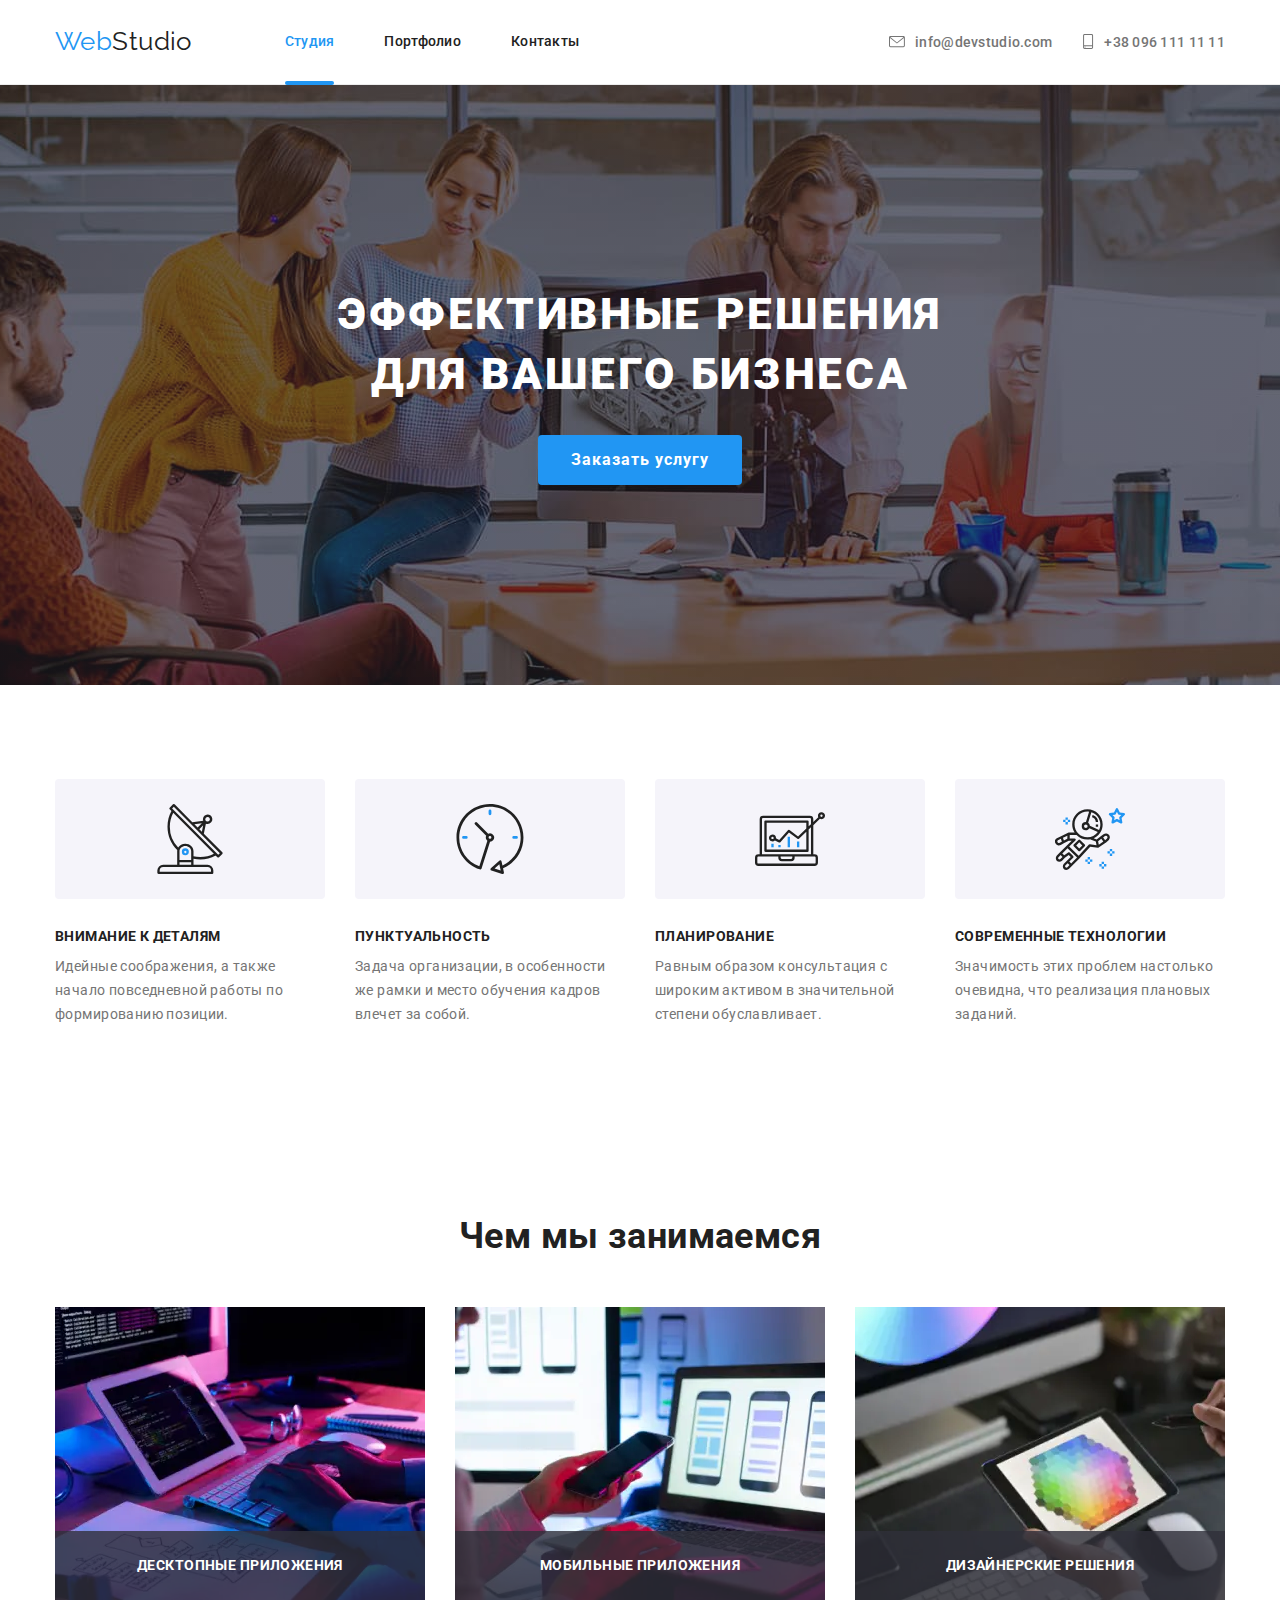
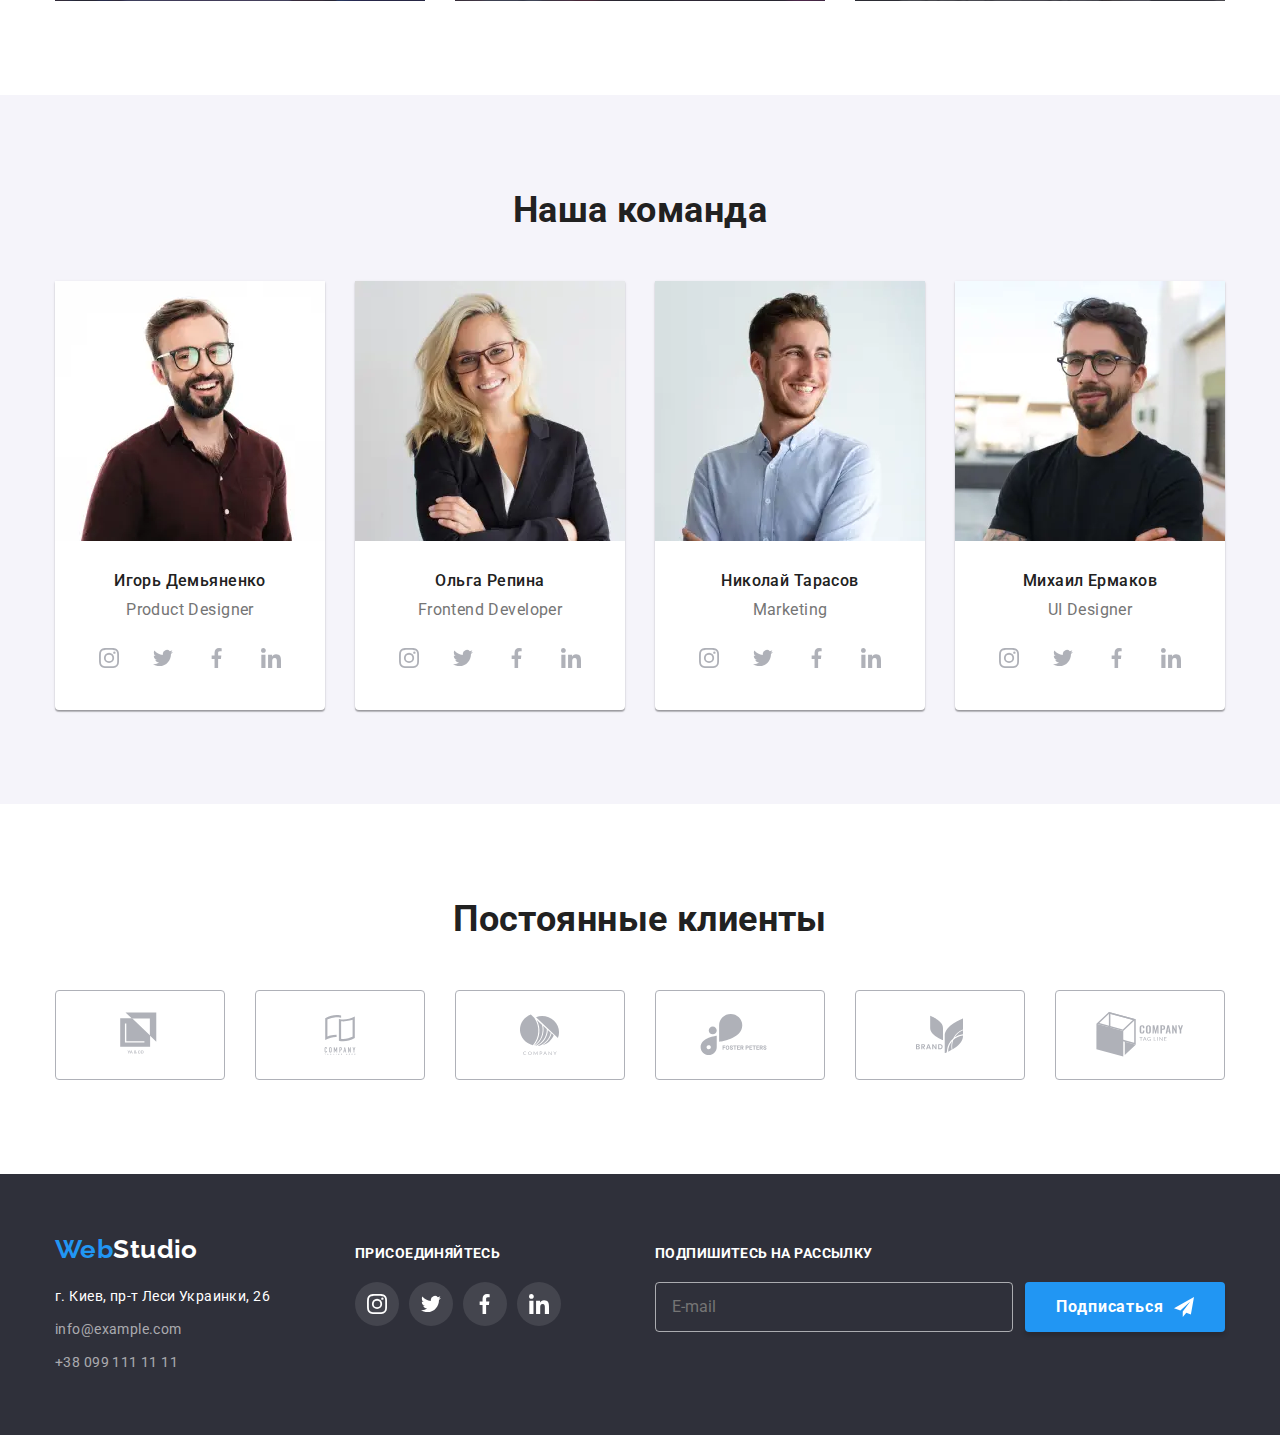
==== commit f5c2fd24: "done" ====
--- a/index.html
+++ b/index.html
@@ -475,7 +475,7 @@
           <label class="form-field">
             <span class="label">Имя</span>
            <div class="input-field">
-              <input type="name" name="user-name" class="form-input" required />
+              <input type="name" name="user-name" class="form-input" />
               <svg class="icon">
                 <use href="./images/svg/symbol-defs.svg#modal-name"></use>
               </svg>
@@ -484,7 +484,7 @@
           <label class="form-field">
             <span class="label">Телефон</span>
            <div class="input-field">
-              <input type="tel" name="user-phone" class="form-input" required />
+              <input type="tel" name="user-phone" class="form-input" />
               <svg class="icon">
                 <use href="./images/svg/symbol-defs.svg#modal-tel"></use>
               </svg>
@@ -493,7 +493,7 @@
           <label class="form-field">
             <span class="label">Почта</span>
            <div class="input-field">
-              <input type="email" name="user-mail" id="email" class="form-input" required />
+              <input type="email" name="user-mail" id="email" class="form-input" />
               <svg class="icon">
                 <use href="./images/svg/symbol-defs.svg#modal-mail"></use>
               </svg>
--- a/css/main.min.css
+++ b/css/main.min.css
@@ -1,2 +1,2 @@
-/*! normalize.css v8.0.1 | MIT License | github.com/necolas/normalize.css */html{line-height:1.15;-webkit-text-size-adjust:100%}body{margin:0}main{display:block}h1{font-size:2em;margin:0.67em 0}hr{-webkit-box-sizing:content-box;box-sizing:content-box;height:0;overflow:visible}pre{font-family:monospace, monospace;font-size:1em}a{background-color:transparent}abbr[title]{border-bottom:none;text-decoration:underline;-webkit-text-decoration:underline dotted;text-decoration:underline dotted}b,strong{font-weight:bolder}code,kbd,samp{font-family:monospace, monospace;font-size:1em}small{font-size:80%}sub,sup{font-size:75%;line-height:0;position:relative;vertical-align:baseline}sub{bottom:-0.25em}sup{top:-0.5em}img{border-style:none}button,input,optgroup,select,textarea{font-family:inherit;font-size:100%;line-height:1.15;margin:0}button,input{overflow:visible}button,select{text-transform:none}button,[type="button"],[type="reset"],[type="submit"]{-webkit-appearance:button}button::-moz-focus-inner,[type="button"]::-moz-focus-inner,[type="reset"]::-moz-focus-inner,[type="submit"]::-moz-focus-inner{border-style:none;padding:0}button:-moz-focusring,[type="button"]:-moz-focusring,[type="reset"]:-moz-focusring,[type="submit"]:-moz-focusring{outline:1px dotted ButtonText}fieldset{padding:0.35em 0.75em 0.625em}legend{-webkit-box-sizing:border-box;box-sizing:border-box;color:inherit;display:table;max-width:100%;padding:0;white-space:normal}progress{vertical-align:baseline}textarea{overflow:auto}[type="checkbox"],[type="radio"]{-webkit-box-sizing:border-box;box-sizing:border-box;padding:0}[type="number"]::-webkit-inner-spin-button,[type="number"]::-webkit-outer-spin-button{height:auto}[type="search"]{-webkit-appearance:textfield;outline-offset:-2px}[type="search"]::-webkit-search-decoration{-webkit-appearance:none}::-webkit-file-upload-button{-webkit-appearance:button;font:inherit}details{display:block}summary{display:list-item}template{display:none}[hidden]{display:none}html{-webkit-box-sizing:border-box;box-sizing:border-box}*,*::before,*::after{-webkit-box-sizing:inherit;box-sizing:inherit}body{color:#757575;background-color:#fff;font-family:Roboto, sans-serif;font-size:14px;letter-spacing:0.03em;margin:0}ul{list-style-type:none;padding:0;margin:0}a{text-decoration:none;display:block}img{display:block;max-width:100%;height:auto}.container{margin-left:auto;margin-right:auto;padding:0px 15px}@media screen and (min-width: 480px){.container{width:480px}}@media screen and (min-width: 768px){.container{width:768px}}@media screen and (min-width: 1200px){.container{width:1200px}}.section:not(:first-child){padding-top:60px;padding-bottom:60px}@media screen and (min-width: 1200px){.section:not(:first-child){padding-top:94px;padding-bottom:94px}}.primary-button{display:-webkit-box;display:-ms-flexbox;display:flex;-webkit-box-align:center;-ms-flex-align:center;align-items:center;-webkit-box-pack:center;-ms-flex-pack:center;justify-content:center;padding:10px 29px;min-width:200px;height:50px;color:#fff;background-color:#2196f3;font-family:inherit;font-size:16px;font-weight:700;line-height:1.87;letter-spacing:0.06em;border:1px solid transparent;border-radius:4px;cursor:pointer;-webkit-transition:color 250ms cubic-bezier(0.4, 0, 0.2, 1),background-color 250ms cubic-bezier(0.4, 0, 0.2, 1);transition:color 250ms cubic-bezier(0.4, 0, 0.2, 1),background-color 250ms cubic-bezier(0.4, 0, 0.2, 1)}.primary-button:hover,.primary-button:focus{color:#2196f3;background-color:#fff}.primary-title{margin-top:0;margin-bottom:30px;color:#212121;font-size:28px;font-weight:700;line-height:1.178;text-align:center}@media screen and (min-width: 1200px){.primary-title{margin-bottom:50px;font-size:36px}}.hidden{position:absolute !important;clip:rect(1px 1px 1px 1px);clip:rect(1px 1px 1px 1px);padding:0 !important;border:0 !important;height:0 !important;width:0 !important;overflow:hidden}.page-header{position:relative;z-index:99;background-color:#fff;border-bottom:1px solid #ececec}.navigation{display:-webkit-box;display:-ms-flexbox;display:flex;-webkit-box-pack:justify;-ms-flex-pack:justify;justify-content:space-between;-webkit-box-align:center;-ms-flex-align:center;align-items:center}.logo{display:block;padding-top:16px;padding-bottom:16px;color:#212121;font-family:Raleway,sans-serif;font-size:24px;line-height:1.16}.logo-part{color:#2196f3}@media screen and (min-width: 768px){.logo{padding-top:26px;padding-bottom:26px}}@media screen and (min-width: 1200px){.logo{font-size:26px;line-height:1.19}}@media screen and (max-width: 767px){.menu-container{position:absolute;top:100%;left:0;width:100%;padding:60px 10px;text-align:center;background-color:#fff;-webkit-box-shadow:0px 4px 8px rgba(0,0,0,0.04),0px 2px 4px rgba(0,0,0,0.08),0px 1px 3px rgba(0,0,0,0.16);box-shadow:0px 4px 8px rgba(0,0,0,0.04),0px 2px 4px rgba(0,0,0,0.08),0px 1px 3px rgba(0,0,0,0.16);visibility:hidden;z-index:-1;pointer-events:none;-webkit-transform:translateY(-100%);transform:translateY(-100%);-webkit-transition:visibility 300ms linear, -webkit-transform 200ms linear;transition:visibility 300ms linear, -webkit-transform 200ms linear;transition:transform 200ms linear, visibility 300ms linear;transition:transform 200ms linear, visibility 300ms linear, -webkit-transform 200ms linear}.menu-container.is-open{-webkit-transform:translateY(0);transform:translateY(0);visibility:visible;pointer-events:initial}}@media screen and (min-width: 768px){.menu-container{display:-webkit-box;display:-ms-flexbox;display:flex;-webkit-box-align:center;-ms-flex-align:center;align-items:center;-webkit-box-flex:1;-ms-flex-positive:1;flex-grow:1}}@media screen and (max-width: 767px){.nav-list{margin-bottom:60px;margin-left:auto;margin-right:auto}.nav-list li+li{margin-top:40px}}@media screen and (min-width: 768px){.nav-list{display:-webkit-box;display:-ms-flexbox;display:flex;-webkit-box-align:center;-ms-flex-align:center;align-items:center;margin-left:auto;margin-right:auto}.nav-list li+li{margin-left:50px}}@media screen and (min-width: 1200px){.nav-list{margin-left:93px}}.nav-link{position:relative;display:inline-block;font-size:18px;font-weight:500;line-height:1.17;letter-spacing:0.02em;color:#212121}.nav-link:hover,.nav-link:focus,.nav-link.current{color:#2196f3}.nav-link.current::after{position:absolute;bottom:-8px;content:"";display:block;width:100%;height:4px;border-radius:2px;background-color:#2196f3}@media screen and (min-width: 768px){.nav-link{padding:32px 0px;font-size:14px;line-height:1.42}.nav-link.current::after{bottom:-1px}}@media screen and (max-width: 1199px){.contacts li+li{margin-top:10px}}@media screen and (max-width: 767px){.contacts li+li{margin-top:16px}}@media screen and (min-width: 1200px){.contacts{display:-webkit-box;display:-ms-flexbox;display:flex;text-align:center}.contacts li+li{margin-left:30px}}.contacts-link{display:-webkit-inline-box;display:-ms-inline-flexbox;display:inline-flex;-webkit-box-align:baseline;-ms-flex-align:baseline;align-items:baseline;color:#757575;font-weight:500;line-height:1.17;letter-spacing:0.02em;font-size:18px}.contacts-link:hover,.contacts-link:focus{color:#2196f3}.contacts-link p{margin:0}.contacts-link .icon{display:inline-block;margin-right:10px;fill:currentColor}@media screen and (min-width: 768px){.contacts-link{display:-webkit-box;display:-ms-flexbox;display:flex;-webkit-box-align:center;-ms-flex-align:center;align-items:center;font-size:12px}}@media screen and (min-width: 1200px){.contacts-link{font-size:14px}}.icon-envelope{width:16px;height:12px}@media screen and (min-width: 768px) and (max-width: 1199px){.icon-envelope{width:14px;height:10px}}.icon-phone{width:12px;height:15px}@media screen and (min-width: 768px) and (max-width: 1199px){.icon-phone{width:10px;height:14px}}@media screen and (max-width: 767px){.menu-btn{display:-webkit-inline-box;display:-ms-inline-flexbox;display:inline-flex;padding:0;color:#212121;background-color:#fff;background-origin:border-box;border:none}.menu-btn:hover,.menu-btn:focus{color:#2196f3}.menu-btn .open-icon{display:block}.menu-btn .close-icon{display:none}.menu-icon{fill:currentColor}.menu-btn.is-open .open-icon{display:none}.menu-btn.is-open .close-icon{display:block}}@media screen and (min-width: 768px){.menu-btn{display:none}}.hero{width:100%;height:400px;padding:118px 0px;background-color:#c4c4c4;background-position:center;background-repeat:no-repeat;background-size:cover}@media screen and (max-width: 767px){.hero{background-image:-webkit-gradient(linear, left top, right top, from(rgba(47,48,58,0.4)), to(rgba(47,48,58,0.4))),url(../images/hero-bg/header480.webp);background-image:linear-gradient(to right, rgba(47,48,58,0.4), rgba(47,48,58,0.4)),url(../images/hero-bg/header480.webp)}}@media screen and (max-width: 767px) and (min-device-pixel-ratio: 2), screen and (max-width: 767px) and (-webkit-min-device-pixel-ratio: 2), screen and (max-width: 767px) and (min-resolution: 192dpi), screen and (max-width: 767px) and (min-resolution: 2dppx){.hero{background-image:-webkit-gradient(linear, left top, right top, from(rgba(47,48,58,0.4)), to(rgba(47,48,58,0.4))),url(../images/hero-bg/header480-2x.webp);background-image:linear-gradient(to right, rgba(47,48,58,0.4), rgba(47,48,58,0.4)),url(../images/hero-bg/header480-2x.webp)}}@media screen and (min-width: 768px){.hero{background-image:-webkit-gradient(linear, left top, right top, from(rgba(47,48,58,0.4)), to(rgba(47,48,58,0.4))),url(../images/hero-bg/header768.webp);background-image:linear-gradient(to right, rgba(47,48,58,0.4), rgba(47,48,58,0.4)),url(../images/hero-bg/header768.webp)}}@media screen and (min-width: 768px) and (min-device-pixel-ratio: 2), screen and (min-width: 768px) and (-webkit-min-device-pixel-ratio: 2), screen and (min-width: 768px) and (min-resolution: 192dpi), screen and (min-width: 768px) and (min-resolution: 2dppx){.hero{background-image:-webkit-gradient(linear, left top, right top, from(rgba(47,48,58,0.4)), to(rgba(47,48,58,0.4))),url(../images/hero-bg/header768-2x.webp);background-image:linear-gradient(to right, rgba(47,48,58,0.4), rgba(47,48,58,0.4)),url(../images/hero-bg/header768-2x.webp)}}@media screen and (min-width: 1200px){.hero{max-width:1600px;height:600px;margin-left:auto;margin-right:auto;padding:200px 0px;background-image:-webkit-gradient(linear, left top, right top, from(rgba(47,48,58,0.4)), to(rgba(47,48,58,0.4))),url(../images/hero-bg/header1200.webp);background-image:linear-gradient(to right, rgba(47,48,58,0.4), rgba(47,48,58,0.4)),url(../images/hero-bg/header1200.webp)}}@media screen and (min-width: 1200px) and (min-device-pixel-ratio: 2), screen and (min-width: 1200px) and (-webkit-min-device-pixel-ratio: 2), screen and (min-width: 1200px) and (min-resolution: 192dpi), screen and (min-width: 1200px) and (min-resolution: 2dppx){.hero{background-image:-webkit-gradient(linear, left top, right top, from(rgba(47,48,58,0.4)), to(rgba(47,48,58,0.4))),url(../images/hero-bg/header1200-2x.webp);background-image:linear-gradient(to right, rgba(47,48,58,0.4), rgba(47,48,58,0.4)),url(../images/hero-bg/header1200-2x.webp)}}.hero-title{margin-left:auto;margin-right:auto;margin-top:0;margin-bottom:0;color:#fff;font-weight:900;letter-spacing:0.06em;text-transform:uppercase;text-align:center}@media screen and (max-width: 1199px){.hero-title{max-width:360px;font-size:26px;line-height:1.62}}@media screen and (min-width: 1200px){.hero-title{width:696px;font-size:44px;line-height:1.36}}.hero-btn{padding:0px 32px;margin-left:auto;margin-right:auto;margin-top:30px}.backdrop{z-index:120;position:fixed;top:0;left:0;width:100%;height:100%;background-color:rgba(0,0,0,0.2);opacity:1;-webkit-transform:scale(1);transform:scale(1);-webkit-transition:opacity 500ms cubic-bezier(0.4, 0, 0.2, 1);transition:opacity 500ms cubic-bezier(0.4, 0, 0.2, 1);overflow-y:scroll}.backdrop.is-hidden{opacity:0;pointer-events:none}body.modal-open{overflow:hidden}@media screen and (min-width: 1200px){.features-section{display:block;padding-bottom:0}}.features{margin-left:auto;margin-right:auto}@media screen and (min-width: 768px){.features{margin:-15px;display:-webkit-box;display:-ms-flexbox;display:flex;-ms-flex-wrap:wrap;flex-wrap:wrap}}.features .section-title{margin-top:30px;margin-bottom:10px;font-size:14px;font-weight:700;line-height:1.14;color:#212121;text-transform:uppercase}@media screen and (max-width: 767px){.features .section-title{text-align:center}}.features .list{width:100%;margin-left:auto;margin-right:auto}@media screen and (max-width: 767px){.features .list:last-child{margin-bottom:0}}@media screen and (min-width: 480px){.features .list{width:450px;margin-bottom:30px}}@media screen and (min-width: 768px){.features .list{width:calc(50% - 30px);margin:15px}}@media screen and (min-width: 768px) and (min-width: 1200px){.features .list{width:calc((100% - 120px) / 4)}}.features .list p{margin-top:0;margin-bottom:0;line-height:1.71}.features-logo{display:-webkit-box;display:-ms-flexbox;display:flex;-webkit-box-pack:center;-ms-flex-pack:center;justify-content:center;-webkit-box-align:center;-ms-flex-align:center;align-items:center;width:100%;height:120px;background-color:#f5f4fa;border-radius:4px}.features-logo .icon{width:70px;height:70px}@media screen and (max-width: 1199px){.actions-section{display:none}}.actions{display:-webkit-box;display:-ms-flexbox;display:flex;margin:-15px}.actions .list{position:relative;width:calc((100% - 90px) / 3);margin:15px}.actions .section-title{position:absolute;bottom:0;left:0;right:0;margin:0;padding:27px 0px;text-align:center;text-transform:uppercase;font-size:14px;font-weight:700;line-height:1.14;color:#fff;background-color:rgba(47,48,58,0.8)}.team-section{background-color:#f5f4fa}.team{text-align:center}@media screen and (min-width: 768px){.team{display:-webkit-box;display:-ms-flexbox;display:flex;-ms-flex-wrap:wrap;flex-wrap:wrap;margin:-15px}}.card{max-width:100%;background-color:#fff;-webkit-box-shadow:0px 1px 3px rgba(0,0,0,0.12),0px 1px 1px rgba(0,0,0,0.14),0px 2px 1px rgba(0,0,0,0.2);box-shadow:0px 1px 3px rgba(0,0,0,0.12),0px 1px 1px rgba(0,0,0,0.14),0px 2px 1px rgba(0,0,0,0.2);border-radius:0px 0px 4px 4px}@media screen and (max-width: 767px){.card{margin-bottom:30px;width:450px}.card:last-child{margin-bottom:0}}@media screen and (min-width: 768px){.card{width:calc(50% - 30px);margin:15px}}@media screen and (min-width: 1200px){.card{max-width:calc(25% - 30px)}}.card-img{background-size:cover}@media screen and (max-width: 767px){.card-img{width:450px;height:460px}}@media screen and (min-width: 768px){.card-img{width:354px;height:374px}}@media screen and (min-width: 1200px){.card-img{width:270px;height:260px}}.card .title{margin-top:30px;margin-bottom:10px;color:#212121;font-weight:500;font-size:16px;line-height:1.19}.card p{margin-top:0;margin-bottom:0;font-size:16px;font-weight:400;line-height:1.19}.team-socials{display:-webkit-box;display:-ms-flexbox;display:flex;-webkit-box-pack:center;-ms-flex-pack:center;justify-content:center;margin-top:16px;margin-left:auto;margin-right:auto}@media screen and (min-width: 480px){.team-socials li+li{margin-left:10px}}.team-link{display:-webkit-box;display:-ms-flexbox;display:flex;-webkit-box-pack:center;-ms-flex-pack:center;justify-content:center;-webkit-box-align:center;-ms-flex-align:center;align-items:center;margin-bottom:24px;width:44px;height:44px;color:#afb1b8;border-radius:50%;-webkit-transition:color 250ms cubic-bezier(0.4, 0, 0.2, 1),background-color 250ms cubic-bezier(0.4, 0, 0.2, 1);transition:color 250ms cubic-bezier(0.4, 0, 0.2, 1),background-color 250ms cubic-bezier(0.4, 0, 0.2, 1)}.team-link:hover,.team-link:focus{color:#fff;background-color:#2196f3}.team-link-icon{width:20px;height:20px;fill:currentColor}@media screen and (min-width: 1200px){.team-link{margin-bottom:30px}}.clients-list{display:block}@media screen and (max-width: 479px){.clients-list li+li{margin-top:30px}}@media screen and (min-width: 480px){.clients-list{display:-webkit-box;display:-ms-flexbox;display:flex;-ms-flex-wrap:wrap;flex-wrap:wrap;margin:-15px}}.clients-list .item{height:90px}@media screen and (min-width: 480px){.clients-list .item{min-width:calc(50% - 30px);margin:15px}}@media screen and (min-width: 768px){.clients-list .item{min-width:calc((100% - 90px) / 3)}}@media screen and (min-width: 1200px){.clients-list .item{min-width:calc((100% - 180px) / 6)}}.clients-link{display:-webkit-box;display:-ms-flexbox;display:flex;-webkit-box-pack:center;-ms-flex-pack:center;justify-content:center;-webkit-box-align:center;-ms-flex-align:center;align-items:center;border:1px solid #afb1b8;border-radius:4px;-webkit-transition:color 250ms cubic-bezier(0.4, 0, 0.2, 1),border-color 250ms cubic-bezier(0.4, 0, 0.2, 1);transition:color 250ms cubic-bezier(0.4, 0, 0.2, 1),border-color 250ms cubic-bezier(0.4, 0, 0.2, 1);width:100%;height:100%;overflow:hidden;color:#afb1b8}.clients-link:hover,.clients-link:focus{color:#2196f3;border-color:#2196f3}.clients-link-icon{fill:currentColor}footer{padding-top:60px;padding-bottom:60px;color:#fff;background-color:#2f303a;font-size:14px;line-height:1.14;text-transform:uppercase;text-align:center}.footer-box{display:block}.footer-box .subtitle{font-weight:700}@media screen and (min-width: 768px){.footer-box{display:-webkit-box;display:-ms-flexbox;display:flex;-ms-flex-wrap:wrap;flex-wrap:wrap;-webkit-box-pack:center;-ms-flex-pack:center;justify-content:center;-webkit-box-align:baseline;-ms-flex-align:baseline;align-items:baseline}}@media screen and (min-width: 1200px){.footer-box{-webkit-box-pack:justify;-ms-flex-pack:justify;justify-content:space-between;-ms-flex-wrap:nowrap;flex-wrap:nowrap}}.footer-address{margin-bottom:60px}.footer-address .logo{padding:0;margin-top:0;margin-bottom:20px;color:#fff;font-family:Raleway,sans-serif;font-weight:700;font-size:24px;line-height:1.17;text-transform:none}@media screen and (min-width: 768px){.footer-address{width:calc(50%-15px);margin-right:165px}}@media screen and (min-width: 1200px){.footer-address{width:calc(25% - 30px);margin-right:0;text-align:left;margin-bottom:0}.footer-address .logo{font-size:26px;line-height:1.19}}.address-container{font-style:normal;font-weight:400;font-size:14px;text-transform:none;line-height:1.71}.address-container .text{margin-top:0;margin-bottom:8px}@media screen and (min-width: 1200px){.address-container .text{margin-bottom:9px}}.address-container .text:last-child{margin-bottom:0}.footer-contacts{color:rgba(255,255,255,0.6)}.footer-socials{margin-bottom:60px}@media screen and (min-width: 768px){.footer-socials{width:calc(50%-15px)}}@media screen and (min-width: 1200px){.footer-socials{margin-bottom:0;width:calc(25% - 30px);text-align:left}}.socials-list{display:-webkit-box;display:-ms-flexbox;display:flex;-webkit-box-pack:center;-ms-flex-pack:center;justify-content:center;margin-top:20px}@media screen and (min-width: 1200px){.socials-list{-webkit-box-pack:start;-ms-flex-pack:start;justify-content:flex-start}}.socials-list .item:not(:last-child){margin-right:10px}.socials-list .link{display:-webkit-box;display:-ms-flexbox;display:flex;-webkit-box-pack:center;-ms-flex-pack:center;justify-content:center;-webkit-box-align:center;-ms-flex-align:center;align-items:center;width:44px;height:44px;border-radius:50%;color:#fff;background-color:rgba(255,255,255,0.1);-webkit-transition:background-color 250ms cubic-bezier(0.4, 0, 0.2, 1);transition:background-color 250ms cubic-bezier(0.4, 0, 0.2, 1)}.socials-list .link:hover,.socials-list .link:focus{background-color:#2196f3}.socials-list .link .icon{width:20px;height:20px;fill:currentColor}.footer-mail{display:block}@media screen and (max-width: 1199px){.footer-mail{width:100%}}@media screen and (min-width: 1200px){.footer-mail{text-align:left;width:calc(50% - 15px)}}.form{width:100%;margin-top:20px}@media screen and (max-width: 1199px){.form{max-width:450px;margin-left:auto;margin-right:auto}}@media screen and (min-width: 1200px){.form{display:-webkit-box;display:-ms-flexbox;display:flex;-webkit-box-pack:justify;-ms-flex-pack:justify;justify-content:space-between}.form .submit-btn{margin-right:0}}.footer-input{width:100%;height:50px;padding-left:16px;margin-bottom:20px;font-size:16px;font-weight:400;line-height:1.25;text-transform:none;background-color:transparent;color:rgba(255,255,255,0.6);border:1px solid rgba(255,255,255,0.6);border-radius:4px}.footer-input:focus{border-color:#2196f3;outline:none}@media screen and (min-width: 1200px){.footer-input{max-width:358px;margin-bottom:0}}.button-icon{width:20px;height:20px;margin-left:10px;fill:currentColor}.backdrop{z-index:120;position:fixed;top:0;left:0;width:100%;height:100%;background-color:rgba(0,0,0,0.2);opacity:1;-webkit-transform:scale(1);transform:scale(1);-webkit-transition:opacity 500ms cubic-bezier(0.4, 0, 0.2, 1);transition:opacity 500ms cubic-bezier(0.4, 0, 0.2, 1);overflow-y:scroll}.backdrop.is-hidden{opacity:0;pointer-events:none}body.modal-open{overflow:hidden}.modal{margin:15px;-webkit-transform:scale(1);transform:scale(1);padding:40px;background:#fff;-webkit-box-shadow:0px 1px 3px rgba(0,0,0,0.12),0px 1px 1px rgba(0,0,0,0.14),0px 2px 1px rgba(0,0,0,0.2);box-shadow:0px 1px 3px rgba(0,0,0,0.12),0px 1px 1px rgba(0,0,0,0.14),0px 2px 1px rgba(0,0,0,0.2);border-radius:4px;-webkit-transition:-webkit-transform 500ms cubic-bezier(0.4, 0, 0.2, 1);transition:-webkit-transform 500ms cubic-bezier(0.4, 0, 0.2, 1);transition:transform 500ms cubic-bezier(0.4, 0, 0.2, 1);transition:transform 500ms cubic-bezier(0.4, 0, 0.2, 1), -webkit-transform 500ms cubic-bezier(0.4, 0, 0.2, 1);max-width:100%}.backdrop.is-hidden .modal{-webkit-transform:scale(1.25);transform:scale(1.25)}@media screen and (min-width: 480px){.modal{width:450px;position:absolute;top:50%;left:50%;margin:0;-webkit-transform:translate(-50%, -50%) scale(1);transform:translate(-50%, -50%) scale(1);-webkit-transition:-webkit-transform 500ms cubic-bezier(0.4, 0, 0.2, 1);transition:-webkit-transform 500ms cubic-bezier(0.4, 0, 0.2, 1);transition:transform 500ms cubic-bezier(0.4, 0, 0.2, 1);transition:transform 500ms cubic-bezier(0.4, 0, 0.2, 1), -webkit-transform 500ms cubic-bezier(0.4, 0, 0.2, 1)}.backdrop.is-hidden .modal{-webkit-transform:translate(-50%, -50%) scale(1.25);transform:translate(-50%, -50%) scale(1.25)}}@media screen and (min-width: 1200px){.modal{width:528px}}.modal-title{display:block;margin-bottom:12px;color:#212121;font-size:20px;font-weight:700;line-height:1.5;text-align:center}@media screen and (min-width: 1200px){.modal-title{line-height:1.15}}.form-field{display:block;width:100%;margin-top:10px}.form-field:nth-child(2){margin-top:0}.label{display:block;margin-bottom:4px;font-size:12px;font-weight:400;line-height:1.17;letter-spacing:0.01em}.form-input{display:block;padding-left:35px;width:100%;height:40px;font-size:12px;border:1px solid rgba(33,33,33,0.2);border-radius:4px}.form-input:focus{border-color:#2196f3;outline:none}.input-field{position:relative;color:#212121}.input-field:focus-within{color:#2196f3}.input-field .icon{position:absolute;top:50%;left:12px;-webkit-transform:translateY(-50%);transform:translateY(-50%);width:18px;height:18px;fill:currentColor}.comment-field{margin-bottom:20px}.comment-field textarea{display:block;height:120px;padding:10px;resize:none;padding-left:16px;width:100%;font-size:12px;border:1px solid rgba(33,33,33,0.2);border-radius:4px}.comment-field textarea:focus{border-color:#2196f3;outline:none}.comment-field textarea::-webkit-input-placeholder{font-size:12px;line-height:1.14;letter-spacing:0.01em;color:rgba(117,117,117,0.5)}.comment-field textarea:-ms-input-placeholder{font-size:12px;line-height:1.14;letter-spacing:0.01em;color:rgba(117,117,117,0.5)}.comment-field textarea::-ms-input-placeholder{font-size:12px;line-height:1.14;letter-spacing:0.01em;color:rgba(117,117,117,0.5)}.comment-field textarea::placeholder{font-size:12px;line-height:1.14;letter-spacing:0.01em;color:rgba(117,117,117,0.5)}.policy{display:inline-block;margin-bottom:30px}.policy a{display:inline;color:#2196f3;text-decoration:underline}.checkbox{-webkit-appearance:none;-moz-appearance:none;appearance:none;position:absolute}.checkbox:checked ~ .agreement::before{background-color:#2196f3;background-image:url(../images/svg/check.svg);background-size:contain;border-color:#2196f3;background-origin:border-box}.agreement{width:100%;font-weight:400;font-size:12px;line-height:1.17}@media screen and (min-width: 1200px){.agreement{font-size:14px;line-height:1.71;padding-left:14px}}.agreement::before{content:"";display:inline-block;width:16px;height:15px;margin-right:8px;vertical-align:text-top;background-color:#fff;border:2px solid #212121;border-radius:2px;-webkit-transition:background-color 250ms cubic-bezier(0.4, 0, 0.2, 1),border-color 250ms cubic-bezier(0.4, 0, 0.2, 1);transition:background-color 250ms cubic-bezier(0.4, 0, 0.2, 1),border-color 250ms cubic-bezier(0.4, 0, 0.2, 1)}.submit-btn{margin-right:auto;margin-left:auto;-webkit-box-shadow:0px 4px 4px rgba(0,0,0,0.15);box-shadow:0px 4px 4px rgba(0,0,0,0.15)}.submit-btn:hover,.submit-btn:focus{color:#fff;background-color:#188ce8}.button-close{position:absolute;top:8px;right:8px;display:-webkit-box;display:-ms-flexbox;display:flex;-webkit-box-pack:center;-ms-flex-pack:center;justify-content:center;-webkit-box-align:center;-ms-flex-align:center;align-items:center;width:30px;height:30px;background:#fff;color:#212121;border:1px solid rgba(0,0,0,0.1);border-radius:50%;-webkit-transition:color 250ms cubic-bezier(0.4, 0, 0.2, 1);transition:color 250ms cubic-bezier(0.4, 0, 0.2, 1)}.button-close:hover,.button-close:focus{color:#2196f3;outline:none}.button-close .icon{fill:currentColor}
+/*! normalize.css v8.0.1 | MIT License | github.com/necolas/normalize.css */html{line-height:1.15;-webkit-text-size-adjust:100%}body{margin:0}main{display:block}h1{font-size:2em;margin:0.67em 0}hr{-webkit-box-sizing:content-box;box-sizing:content-box;height:0;overflow:visible}pre{font-family:monospace, monospace;font-size:1em}a{background-color:transparent}abbr[title]{border-bottom:none;text-decoration:underline;-webkit-text-decoration:underline dotted;text-decoration:underline dotted}b,strong{font-weight:bolder}code,kbd,samp{font-family:monospace, monospace;font-size:1em}small{font-size:80%}sub,sup{font-size:75%;line-height:0;position:relative;vertical-align:baseline}sub{bottom:-0.25em}sup{top:-0.5em}img{border-style:none}button,input,optgroup,select,textarea{font-family:inherit;font-size:100%;line-height:1.15;margin:0}button,input{overflow:visible}button,select{text-transform:none}button,[type="button"],[type="reset"],[type="submit"]{-webkit-appearance:button}button::-moz-focus-inner,[type="button"]::-moz-focus-inner,[type="reset"]::-moz-focus-inner,[type="submit"]::-moz-focus-inner{border-style:none;padding:0}button:-moz-focusring,[type="button"]:-moz-focusring,[type="reset"]:-moz-focusring,[type="submit"]:-moz-focusring{outline:1px dotted ButtonText}fieldset{padding:0.35em 0.75em 0.625em}legend{-webkit-box-sizing:border-box;box-sizing:border-box;color:inherit;display:table;max-width:100%;padding:0;white-space:normal}progress{vertical-align:baseline}textarea{overflow:auto}[type="checkbox"],[type="radio"]{-webkit-box-sizing:border-box;box-sizing:border-box;padding:0}[type="number"]::-webkit-inner-spin-button,[type="number"]::-webkit-outer-spin-button{height:auto}[type="search"]{-webkit-appearance:textfield;outline-offset:-2px}[type="search"]::-webkit-search-decoration{-webkit-appearance:none}::-webkit-file-upload-button{-webkit-appearance:button;font:inherit}details{display:block}summary{display:list-item}template{display:none}[hidden]{display:none}html{-webkit-box-sizing:border-box;box-sizing:border-box}*,*::before,*::after{-webkit-box-sizing:inherit;box-sizing:inherit}body{color:#757575;background-color:#fff;font-family:Roboto, sans-serif;font-size:14px;letter-spacing:0.03em;margin:0}ul{list-style-type:none;padding:0;margin:0}a{text-decoration:none;display:block}img{display:block;max-width:100%;height:auto}.container{margin-left:auto;margin-right:auto;padding:0px 15px}@media screen and (min-width: 480px){.container{width:480px}}@media screen and (min-width: 768px){.container{width:768px}}@media screen and (min-width: 1200px){.container{width:1200px}}.section:not(:first-child){padding-top:60px;padding-bottom:60px}@media screen and (min-width: 1200px){.section:not(:first-child){padding-top:94px;padding-bottom:94px}}.primary-button{display:-webkit-box;display:-ms-flexbox;display:flex;-webkit-box-align:center;-ms-flex-align:center;align-items:center;-webkit-box-pack:center;-ms-flex-pack:center;justify-content:center;margin-left:auto;margin-right:auto;padding:10px 29px;min-width:200px;height:50px;color:#fff;background-color:#2196f3;font-family:inherit;font-size:16px;font-weight:700;line-height:1.87;letter-spacing:0.06em;border:1px solid transparent;border-radius:4px;cursor:pointer;-webkit-transition:color 250ms cubic-bezier(0.4, 0, 0.2, 1),background-color 250ms cubic-bezier(0.4, 0, 0.2, 1);transition:color 250ms cubic-bezier(0.4, 0, 0.2, 1),background-color 250ms cubic-bezier(0.4, 0, 0.2, 1)}.primary-button:hover,.primary-button:focus{color:#2196f3;background-color:#fff}.primary-title{margin-top:0;margin-bottom:30px;color:#212121;font-size:28px;font-weight:700;line-height:1.178;text-align:center}@media screen and (min-width: 1200px){.primary-title{margin-bottom:50px;font-size:36px}}.hidden{position:absolute !important;clip:rect(1px 1px 1px 1px);clip:rect(1px 1px 1px 1px);padding:0 !important;border:0 !important;height:0 !important;width:0 !important;overflow:hidden}.page-header{position:relative;z-index:99;background-color:#fff;border-bottom:1px solid #ececec}.navigation{display:-webkit-box;display:-ms-flexbox;display:flex;-webkit-box-pack:justify;-ms-flex-pack:justify;justify-content:space-between;-webkit-box-align:center;-ms-flex-align:center;align-items:center}.logo{display:block;padding-top:16px;padding-bottom:16px;color:#212121;font-family:Raleway,sans-serif;font-size:24px;line-height:1.16}.logo-part{color:#2196f3}@media screen and (min-width: 768px){.logo{padding-top:26px;padding-bottom:26px}}@media screen and (min-width: 1200px){.logo{font-size:26px;line-height:1.19}}@media screen and (max-width: 767px){.menu-container{position:absolute;top:100%;left:0;width:100%;padding:60px 10px;text-align:center;background-color:#fff;-webkit-box-shadow:0px 4px 8px rgba(0,0,0,0.04),0px 2px 4px rgba(0,0,0,0.08),0px 1px 3px rgba(0,0,0,0.16);box-shadow:0px 4px 8px rgba(0,0,0,0.04),0px 2px 4px rgba(0,0,0,0.08),0px 1px 3px rgba(0,0,0,0.16);visibility:hidden;z-index:-1;pointer-events:none;-webkit-transform:translateY(-100%);transform:translateY(-100%);-webkit-transition:visibility 300ms linear, -webkit-transform 200ms linear;transition:visibility 300ms linear, -webkit-transform 200ms linear;transition:transform 200ms linear, visibility 300ms linear;transition:transform 200ms linear, visibility 300ms linear, -webkit-transform 200ms linear}.menu-container.is-open{-webkit-transform:translateY(0);transform:translateY(0);visibility:visible;pointer-events:initial}}@media screen and (min-width: 768px){.menu-container{display:-webkit-box;display:-ms-flexbox;display:flex;-webkit-box-align:center;-ms-flex-align:center;align-items:center;-webkit-box-flex:1;-ms-flex-positive:1;flex-grow:1}}@media screen and (max-width: 767px){.nav-list{margin-bottom:60px;margin-left:auto;margin-right:auto}.nav-list li+li{margin-top:40px}}@media screen and (min-width: 768px){.nav-list{display:-webkit-box;display:-ms-flexbox;display:flex;-webkit-box-align:center;-ms-flex-align:center;align-items:center;margin-left:auto;margin-right:auto}.nav-list li+li{margin-left:50px}}@media screen and (min-width: 1200px){.nav-list{margin-left:93px}}.nav-link{position:relative;display:inline-block;font-size:18px;font-weight:500;line-height:1.17;letter-spacing:0.02em;color:#212121;-webkit-transition:color 250ms cubic-bezier(0.4, 0, 0.2, 1);transition:color 250ms cubic-bezier(0.4, 0, 0.2, 1)}.nav-link:hover,.nav-link:focus,.nav-link.current{color:#2196f3}.nav-link.current::after{position:absolute;bottom:-8px;content:"";display:block;width:100%;height:4px;border-radius:2px;background-color:#2196f3}@media screen and (min-width: 768px){.nav-link{padding:32px 0px;font-size:14px;line-height:1.42}.nav-link.current::after{bottom:-1px}}@media screen and (max-width: 1199px){.contacts li+li{margin-top:10px}}@media screen and (max-width: 767px){.contacts li+li{margin-top:16px}}@media screen and (min-width: 1200px){.contacts{display:-webkit-box;display:-ms-flexbox;display:flex;text-align:center}.contacts li+li{margin-left:30px}}.contacts-link{display:-webkit-inline-box;display:-ms-inline-flexbox;display:inline-flex;-webkit-box-align:baseline;-ms-flex-align:baseline;align-items:baseline;color:#757575;font-weight:500;line-height:1.17;letter-spacing:0.02em;font-size:18px;-webkit-transition:color 250ms cubic-bezier(0.4, 0, 0.2, 1);transition:color 250ms cubic-bezier(0.4, 0, 0.2, 1)}.contacts-link:hover,.contacts-link:focus{color:#2196f3}.contacts-link p{margin:0}.contacts-link .icon{display:inline-block;margin-right:10px;fill:currentColor}@media screen and (min-width: 768px){.contacts-link{display:-webkit-box;display:-ms-flexbox;display:flex;-webkit-box-align:center;-ms-flex-align:center;align-items:center;font-size:12px}}@media screen and (min-width: 1200px){.contacts-link{font-size:14px}}.icon-envelope{width:16px;height:12px}@media screen and (min-width: 768px) and (max-width: 1199px){.icon-envelope{width:14px;height:10px}}.icon-phone{width:12px;height:15px}@media screen and (min-width: 768px) and (max-width: 1199px){.icon-phone{width:10px;height:14px}}@media screen and (max-width: 767px){.menu-btn{display:-webkit-inline-box;display:-ms-inline-flexbox;display:inline-flex;padding:0;color:#212121;background-color:#fff;background-origin:border-box;border:none}.menu-btn:hover,.menu-btn:focus{color:#2196f3}.menu-btn .open-icon{display:block}.menu-btn .close-icon{display:none}.menu-icon{fill:currentColor}.menu-btn.is-open .open-icon{display:none}.menu-btn.is-open .close-icon{display:block}}@media screen and (min-width: 768px){.menu-btn{display:none}}.hero{width:100%;height:400px;padding:118px 0px;background-color:#c4c4c4;background-position:center;background-repeat:no-repeat;background-size:cover}@media screen and (max-width: 767px){.hero{background-image:-webkit-gradient(linear, left top, right top, from(rgba(47,48,58,0.4)), to(rgba(47,48,58,0.4))),url(../images/hero-bg/header480.jpg);background-image:linear-gradient(to right, rgba(47,48,58,0.4), rgba(47,48,58,0.4)),url(../images/hero-bg/header480.jpg)}}@media screen and (max-width: 767px) and (min-device-pixel-ratio: 2), screen and (max-width: 767px) and (-webkit-min-device-pixel-ratio: 2), screen and (max-width: 767px) and (min-resolution: 192dpi), screen and (max-width: 767px) and (min-resolution: 2dppx){.hero{background-image:-webkit-gradient(linear, left top, right top, from(rgba(47,48,58,0.4)), to(rgba(47,48,58,0.4))),url(../images/hero-bg/header480-2x.jpg);background-image:linear-gradient(to right, rgba(47,48,58,0.4), rgba(47,48,58,0.4)),url(../images/hero-bg/header480-2x.jpg)}}@media screen and (min-width: 768px){.hero{background-image:-webkit-gradient(linear, left top, right top, from(rgba(47,48,58,0.4)), to(rgba(47,48,58,0.4))),url(../images/hero-bg/header768.jpg);background-image:linear-gradient(to right, rgba(47,48,58,0.4), rgba(47,48,58,0.4)),url(../images/hero-bg/header768.jpg)}}@media screen and (min-width: 768px) and (min-device-pixel-ratio: 2), screen and (min-width: 768px) and (-webkit-min-device-pixel-ratio: 2), screen and (min-width: 768px) and (min-resolution: 192dpi), screen and (min-width: 768px) and (min-resolution: 2dppx){.hero{background-image:-webkit-gradient(linear, left top, right top, from(rgba(47,48,58,0.4)), to(rgba(47,48,58,0.4))),url(../images/hero-bg/header768-2x.jpg);background-image:linear-gradient(to right, rgba(47,48,58,0.4), rgba(47,48,58,0.4)),url(../images/hero-bg/header768-2x.jpg)}}@media screen and (min-width: 1200px){.hero{max-width:1600px;height:600px;margin-left:auto;margin-right:auto;padding:200px 0px;background-image:-webkit-gradient(linear, left top, right top, from(rgba(47,48,58,0.4)), to(rgba(47,48,58,0.4))),url(../images/hero-bg/header1200.jpg);background-image:linear-gradient(to right, rgba(47,48,58,0.4), rgba(47,48,58,0.4)),url(../images/hero-bg/header1200.jpg)}}@media screen and (min-width: 1200px) and (min-device-pixel-ratio: 2), screen and (min-width: 1200px) and (-webkit-min-device-pixel-ratio: 2), screen and (min-width: 1200px) and (min-resolution: 192dpi), screen and (min-width: 1200px) and (min-resolution: 2dppx){.hero{background-image:-webkit-gradient(linear, left top, right top, from(rgba(47,48,58,0.4)), to(rgba(47,48,58,0.4))),url(../images/hero-bg/header1200-2x.jpg);background-image:linear-gradient(to right, rgba(47,48,58,0.4), rgba(47,48,58,0.4)),url(../images/hero-bg/header1200-2x.jpg)}}.hero-title{margin-left:auto;margin-right:auto;margin-top:0;margin-bottom:0;color:#fff;font-weight:900;letter-spacing:0.06em;text-transform:uppercase;text-align:center}@media screen and (max-width: 1199px){.hero-title{max-width:360px;font-size:26px;line-height:1.62}}@media screen and (min-width: 1200px){.hero-title{width:696px;font-size:44px;line-height:1.36}}.hero-btn{padding:0px 32px;margin-left:auto;margin-right:auto;margin-top:30px}.backdrop{z-index:120;position:fixed;top:0;left:0;width:100%;height:100%;background-color:rgba(0,0,0,0.2);opacity:1;-webkit-transform:scale(1);transform:scale(1);-webkit-transition:opacity 500ms cubic-bezier(0.4, 0, 0.2, 1);transition:opacity 500ms cubic-bezier(0.4, 0, 0.2, 1);overflow-y:scroll}.backdrop.is-hidden{opacity:0;pointer-events:none}body.modal-open{overflow:hidden}@media screen and (min-width: 1200px){.features-section{display:block;padding-bottom:0}}.features{margin-left:auto;margin-right:auto}@media screen and (min-width: 768px){.features{margin:-15px;display:-webkit-box;display:-ms-flexbox;display:flex;-ms-flex-wrap:wrap;flex-wrap:wrap}}.features .section-title{margin-top:30px;margin-bottom:10px;font-size:14px;font-weight:700;line-height:1.14;color:#212121;text-transform:uppercase}@media screen and (max-width: 767px){.features .section-title{text-align:center}}.features .list{width:100%;margin-left:auto;margin-right:auto}@media screen and (max-width: 767px){.features .list:last-child{margin-bottom:0}}@media screen and (min-width: 480px){.features .list{width:450px;margin-bottom:30px}}@media screen and (min-width: 768px){.features .list{width:calc(50% - 30px);margin:15px}}@media screen and (min-width: 768px) and (min-width: 1200px){.features .list{width:calc((100% - 120px) / 4)}}.features .list p{margin-top:0;margin-bottom:0;line-height:1.71}.features-logo{display:-webkit-box;display:-ms-flexbox;display:flex;-webkit-box-pack:center;-ms-flex-pack:center;justify-content:center;-webkit-box-align:center;-ms-flex-align:center;align-items:center;width:100%;height:120px;background-color:#f5f4fa;border-radius:4px}.features-logo .icon{width:70px;height:70px}@media screen and (max-width: 1199px){.actions-section{display:none}}.actions{display:-webkit-box;display:-ms-flexbox;display:flex;margin:-15px}.actions .list{position:relative;width:calc((100% - 90px) / 3);margin:15px}.actions .section-title{position:absolute;bottom:0;left:0;right:0;margin:0;padding:27px 0px;text-align:center;text-transform:uppercase;font-size:14px;font-weight:700;line-height:1.14;color:#fff;background-color:rgba(47,48,58,0.8)}.team-section{background-color:#f5f4fa}.team{text-align:center}@media screen and (min-width: 768px){.team{display:-webkit-box;display:-ms-flexbox;display:flex;-ms-flex-wrap:wrap;flex-wrap:wrap;margin:-15px}}.card{max-width:100%;background-color:#fff;-webkit-box-shadow:0px 1px 3px rgba(0,0,0,0.12),0px 1px 1px rgba(0,0,0,0.14),0px 2px 1px rgba(0,0,0,0.2);box-shadow:0px 1px 3px rgba(0,0,0,0.12),0px 1px 1px rgba(0,0,0,0.14),0px 2px 1px rgba(0,0,0,0.2);border-radius:0px 0px 4px 4px}@media screen and (max-width: 767px){.card{margin-bottom:30px;width:450px}.card:last-child{margin-bottom:0}}@media screen and (min-width: 768px){.card{width:calc(50% - 30px);margin:15px}}@media screen and (min-width: 1200px){.card{max-width:calc(25% - 30px)}}.card-img{background-size:cover}@media screen and (max-width: 767px){.card-img{width:450px;height:460px}}@media screen and (min-width: 768px){.card-img{width:354px;height:374px}}@media screen and (min-width: 1200px){.card-img{width:270px;height:260px}}.card .title{margin-top:30px;margin-bottom:10px;color:#212121;font-weight:500;font-size:16px;line-height:1.19}.card p{margin-top:0;margin-bottom:0;font-size:16px;font-weight:400;line-height:1.19}.team-socials{display:-webkit-box;display:-ms-flexbox;display:flex;-webkit-box-pack:center;-ms-flex-pack:center;justify-content:center;margin-top:16px;margin-left:auto;margin-right:auto}@media screen and (min-width: 480px){.team-socials li+li{margin-left:10px}}.team-link{display:-webkit-box;display:-ms-flexbox;display:flex;-webkit-box-pack:center;-ms-flex-pack:center;justify-content:center;-webkit-box-align:center;-ms-flex-align:center;align-items:center;margin-bottom:24px;width:44px;height:44px;color:#afb1b8;border-radius:50%;-webkit-transition:color 250ms cubic-bezier(0.4, 0, 0.2, 1),background-color 250ms cubic-bezier(0.4, 0, 0.2, 1);transition:color 250ms cubic-bezier(0.4, 0, 0.2, 1),background-color 250ms cubic-bezier(0.4, 0, 0.2, 1)}.team-link:hover,.team-link:focus{color:#fff;background-color:#2196f3}.team-link-icon{width:20px;height:20px;fill:currentColor}@media screen and (min-width: 1200px){.team-link{margin-bottom:30px}}.clients-list{display:block}@media screen and (max-width: 479px){.clients-list li+li{margin-top:30px}}@media screen and (min-width: 480px){.clients-list{display:-webkit-box;display:-ms-flexbox;display:flex;-ms-flex-wrap:wrap;flex-wrap:wrap;margin:-15px}}.clients-list .item{height:90px}@media screen and (min-width: 480px){.clients-list .item{min-width:calc(50% - 30px);margin:15px}}@media screen and (min-width: 768px){.clients-list .item{min-width:calc((100% - 90px) / 3)}}@media screen and (min-width: 1200px){.clients-list .item{min-width:calc((100% - 180px) / 6)}}.clients-link{display:-webkit-box;display:-ms-flexbox;display:flex;-webkit-box-pack:center;-ms-flex-pack:center;justify-content:center;-webkit-box-align:center;-ms-flex-align:center;align-items:center;border:1px solid #afb1b8;border-radius:4px;-webkit-transition:color 250ms cubic-bezier(0.4, 0, 0.2, 1),border-color 250ms cubic-bezier(0.4, 0, 0.2, 1);transition:color 250ms cubic-bezier(0.4, 0, 0.2, 1),border-color 250ms cubic-bezier(0.4, 0, 0.2, 1);width:100%;height:100%;overflow:hidden;color:#afb1b8}.clients-link:hover,.clients-link:focus{color:#2196f3;border-color:#2196f3}.clients-link-icon{fill:currentColor}footer{padding-top:60px;padding-bottom:60px;color:#fff;background-color:#2f303a;font-size:14px;line-height:1.14;text-transform:uppercase;text-align:center}.footer-box{display:block}.footer-box .subtitle{font-weight:700}@media screen and (min-width: 768px){.footer-box{display:-webkit-box;display:-ms-flexbox;display:flex;-ms-flex-wrap:wrap;flex-wrap:wrap;-webkit-box-pack:center;-ms-flex-pack:center;justify-content:center;-webkit-box-align:baseline;-ms-flex-align:baseline;align-items:baseline}}@media screen and (min-width: 1200px){.footer-box{-webkit-box-pack:justify;-ms-flex-pack:justify;justify-content:space-between;-ms-flex-wrap:nowrap;flex-wrap:nowrap}}.footer-address{margin-bottom:60px}.footer-address .logo{padding:0;margin-top:0;margin-bottom:20px;color:#fff;font-family:Raleway,sans-serif;font-weight:700;font-size:24px;line-height:1.17;text-transform:none}@media screen and (min-width: 768px){.footer-address{width:calc(50%-15px);margin-right:165px}}@media screen and (min-width: 1200px){.footer-address{width:calc(25% - 30px);margin-right:0;text-align:left;margin-bottom:0}.footer-address .logo{font-size:26px;line-height:1.19}}.address-container{font-style:normal;font-weight:400;font-size:14px;text-transform:none;line-height:1.71}.address-container .text{margin-top:0;margin-bottom:8px}@media screen and (min-width: 1200px){.address-container .text{margin-bottom:9px}}.address-container .text:last-child{margin-bottom:0}.footer-contacts{color:rgba(255,255,255,0.6)}.footer-socials{margin-bottom:60px}@media screen and (min-width: 768px){.footer-socials{width:calc(50%-15px)}}@media screen and (min-width: 1200px){.footer-socials{margin-bottom:0;width:calc(25% - 30px);text-align:left}}.socials-list{display:-webkit-box;display:-ms-flexbox;display:flex;-webkit-box-pack:center;-ms-flex-pack:center;justify-content:center;margin-top:20px}@media screen and (min-width: 1200px){.socials-list{-webkit-box-pack:start;-ms-flex-pack:start;justify-content:flex-start}}.socials-list .item:not(:last-child){margin-right:10px}.socials-list .link{display:-webkit-box;display:-ms-flexbox;display:flex;-webkit-box-pack:center;-ms-flex-pack:center;justify-content:center;-webkit-box-align:center;-ms-flex-align:center;align-items:center;width:44px;height:44px;border-radius:50%;color:#fff;background-color:rgba(255,255,255,0.1);-webkit-transition:background-color 250ms cubic-bezier(0.4, 0, 0.2, 1);transition:background-color 250ms cubic-bezier(0.4, 0, 0.2, 1)}.socials-list .link:hover,.socials-list .link:focus{background-color:#2196f3}.socials-list .link .icon{width:20px;height:20px;fill:currentColor}.footer-mail{display:block}@media screen and (max-width: 1199px){.footer-mail{width:100%}}@media screen and (min-width: 1200px){.footer-mail{text-align:left;width:calc(50% - 15px)}}.form{width:100%;margin-top:20px}@media screen and (max-width: 1199px){.form{max-width:450px;margin-left:auto;margin-right:auto}}@media screen and (min-width: 1200px){.form{display:-webkit-box;display:-ms-flexbox;display:flex;-webkit-box-pack:justify;-ms-flex-pack:justify;justify-content:space-between}.form .submit-btn{margin-right:0}}.footer-input{width:100%;height:50px;padding-left:16px;margin-bottom:20px;font-size:16px;font-weight:400;line-height:1.25;text-transform:none;background-color:transparent;color:rgba(255,255,255,0.6);border:1px solid rgba(255,255,255,0.6);border-radius:4px}.footer-input:focus{border-color:#2196f3;outline:none}@media screen and (min-width: 1200px){.footer-input{max-width:358px;margin-bottom:0}}.button-icon{width:20px;height:20px;margin-left:10px;fill:currentColor}.backdrop{z-index:120;position:fixed;top:0;left:0;width:100%;height:100%;background-color:rgba(0,0,0,0.2);opacity:1;-webkit-transform:scale(1);transform:scale(1);-webkit-transition:opacity 500ms cubic-bezier(0.4, 0, 0.2, 1);transition:opacity 500ms cubic-bezier(0.4, 0, 0.2, 1);overflow-y:scroll}.backdrop.is-hidden{opacity:0;pointer-events:none}body.modal-open{overflow:hidden}.modal{margin:15px;-webkit-transform:scale(1);transform:scale(1);padding:40px;background:#fff;-webkit-box-shadow:0px 1px 3px rgba(0,0,0,0.12),0px 1px 1px rgba(0,0,0,0.14),0px 2px 1px rgba(0,0,0,0.2);box-shadow:0px 1px 3px rgba(0,0,0,0.12),0px 1px 1px rgba(0,0,0,0.14),0px 2px 1px rgba(0,0,0,0.2);border-radius:4px;-webkit-transition:-webkit-transform 500ms cubic-bezier(0.4, 0, 0.2, 1);transition:-webkit-transform 500ms cubic-bezier(0.4, 0, 0.2, 1);transition:transform 500ms cubic-bezier(0.4, 0, 0.2, 1);transition:transform 500ms cubic-bezier(0.4, 0, 0.2, 1), -webkit-transform 500ms cubic-bezier(0.4, 0, 0.2, 1);max-width:100%}.backdrop.is-hidden .modal{-webkit-transform:scale(1.25);transform:scale(1.25)}@media screen and (min-width: 480px){.modal{width:450px;position:absolute;top:50%;left:50%;margin:0;-webkit-transform:translate(-50%, -50%) scale(1);transform:translate(-50%, -50%) scale(1);-webkit-transition:-webkit-transform 500ms cubic-bezier(0.4, 0, 0.2, 1);transition:-webkit-transform 500ms cubic-bezier(0.4, 0, 0.2, 1);transition:transform 500ms cubic-bezier(0.4, 0, 0.2, 1);transition:transform 500ms cubic-bezier(0.4, 0, 0.2, 1), -webkit-transform 500ms cubic-bezier(0.4, 0, 0.2, 1)}}@media screen and (min-width: 480px) and (max-height: 600px){.modal{-webkit-transform:translate(-50%, -25%) scale(1);transform:translate(-50%, -25%) scale(1);-webkit-transition:-webkit-transform 500ms cubic-bezier(0.4, 0, 0.2, 1);transition:-webkit-transform 500ms cubic-bezier(0.4, 0, 0.2, 1);transition:transform 500ms cubic-bezier(0.4, 0, 0.2, 1);transition:transform 500ms cubic-bezier(0.4, 0, 0.2, 1), -webkit-transform 500ms cubic-bezier(0.4, 0, 0.2, 1)}}@media screen and (min-width: 480px){.backdrop.is-hidden .modal{-webkit-transform:translate(-50%, -50%) scale(1.25);transform:translate(-50%, -50%) scale(1.25)}}@media screen and (min-width: 1200px){.modal{width:528px}}.modal-title{display:block;margin-bottom:12px;color:#212121;font-size:20px;font-weight:700;line-height:1.5;text-align:center}@media screen and (min-width: 1200px){.modal-title{line-height:1.15}}.form-field{display:block;width:100%;margin-top:10px}.form-field:nth-child(2){margin-top:0}.label{display:block;margin-bottom:4px;font-size:12px;font-weight:400;line-height:1.17;letter-spacing:0.01em}.form-input{display:block;padding-left:35px;width:100%;height:40px;font-size:12px;border:1px solid rgba(33,33,33,0.2);border-radius:4px}.form-input:focus{border-color:#2196f3;outline:none}.input-field{position:relative;color:#212121}.input-field:focus-within{color:#2196f3}.input-field .icon{position:absolute;top:50%;left:12px;-webkit-transform:translateY(-50%);transform:translateY(-50%);width:18px;height:18px;fill:currentColor}.comment-field{margin-bottom:20px}.comment-field textarea{display:block;height:120px;padding:10px;resize:none;padding-left:16px;width:100%;font-size:12px;border:1px solid rgba(33,33,33,0.2);border-radius:4px}.comment-field textarea:focus{border-color:#2196f3;outline:none}.comment-field textarea::-webkit-input-placeholder{font-size:12px;line-height:1.14;letter-spacing:0.01em;color:rgba(117,117,117,0.5)}.comment-field textarea:-ms-input-placeholder{font-size:12px;line-height:1.14;letter-spacing:0.01em;color:rgba(117,117,117,0.5)}.comment-field textarea::-ms-input-placeholder{font-size:12px;line-height:1.14;letter-spacing:0.01em;color:rgba(117,117,117,0.5)}.comment-field textarea::placeholder{font-size:12px;line-height:1.14;letter-spacing:0.01em;color:rgba(117,117,117,0.5)}.policy{display:inline-block;margin-bottom:30px}.policy a{display:inline;color:#2196f3;text-decoration:underline}.checkbox{-webkit-appearance:none;-moz-appearance:none;appearance:none;position:absolute}.checkbox:checked ~ .agreement::before{background-color:#2196f3;background-image:url(../images/svg/check.svg);background-size:contain;border-color:#2196f3;background-origin:border-box}.agreement{width:100%;font-weight:400;font-size:12px;line-height:1.17}@media screen and (min-width: 1200px){.agreement{font-size:14px;line-height:1.71;padding-left:14px}}.agreement::before{content:"";display:inline-block;width:16px;height:15px;margin-right:8px;vertical-align:text-top;background-color:#fff;border:2px solid #212121;border-radius:2px;-webkit-transition:background-color 250ms cubic-bezier(0.4, 0, 0.2, 1),border-color 250ms cubic-bezier(0.4, 0, 0.2, 1);transition:background-color 250ms cubic-bezier(0.4, 0, 0.2, 1),border-color 250ms cubic-bezier(0.4, 0, 0.2, 1)}.submit-btn{margin-right:auto;margin-left:auto;-webkit-box-shadow:0px 4px 4px rgba(0,0,0,0.15);box-shadow:0px 4px 4px rgba(0,0,0,0.15)}.submit-btn:hover,.submit-btn:focus{color:#fff;background-color:#188ce8}.button-close{position:absolute;top:8px;right:8px;display:-webkit-box;display:-ms-flexbox;display:flex;-webkit-box-pack:center;-ms-flex-pack:center;justify-content:center;-webkit-box-align:center;-ms-flex-align:center;align-items:center;width:30px;height:30px;background:#fff;color:#212121;border:1px solid rgba(0,0,0,0.1);border-radius:50%;-webkit-transition:color 250ms cubic-bezier(0.4, 0, 0.2, 1);transition:color 250ms cubic-bezier(0.4, 0, 0.2, 1)}.button-close:hover,.button-close:focus{color:#2196f3;outline:none}.button-close .icon{fill:currentColor}
 /*# sourceMappingURL=main.min.css.map */